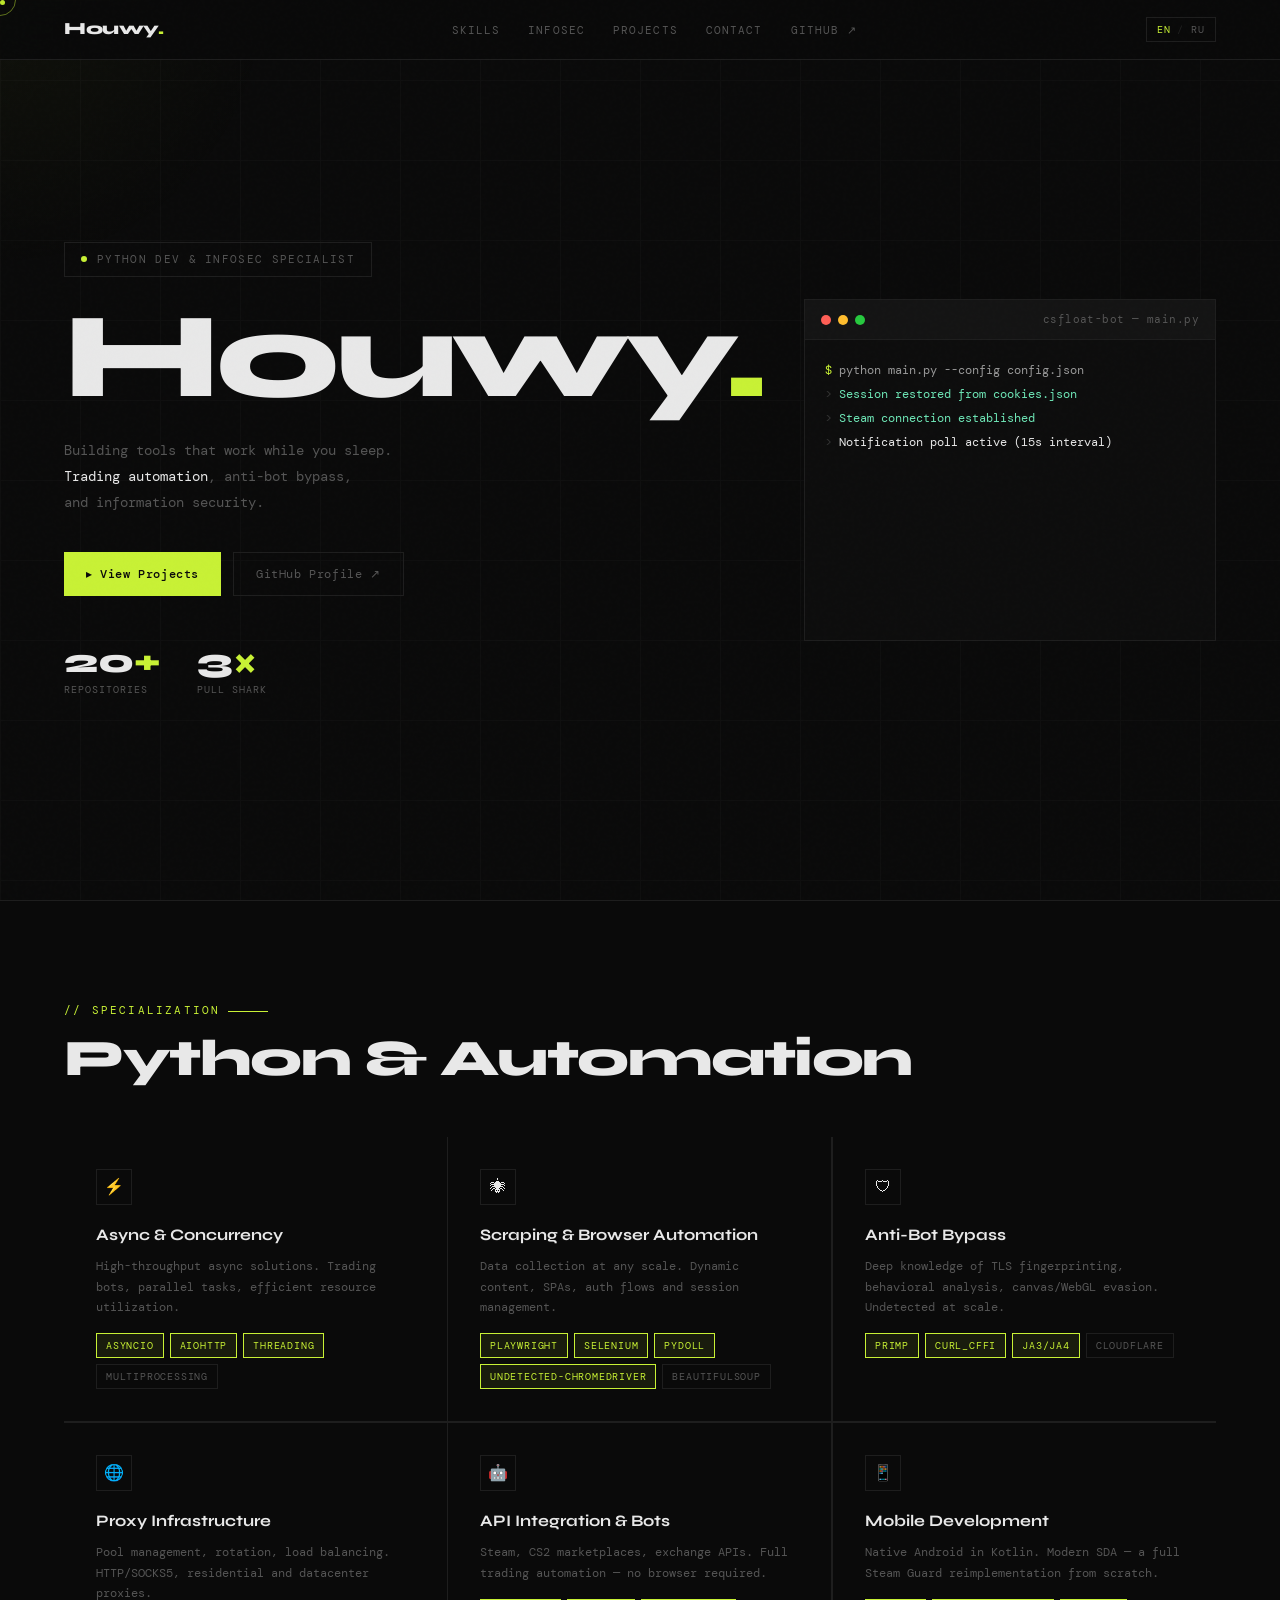
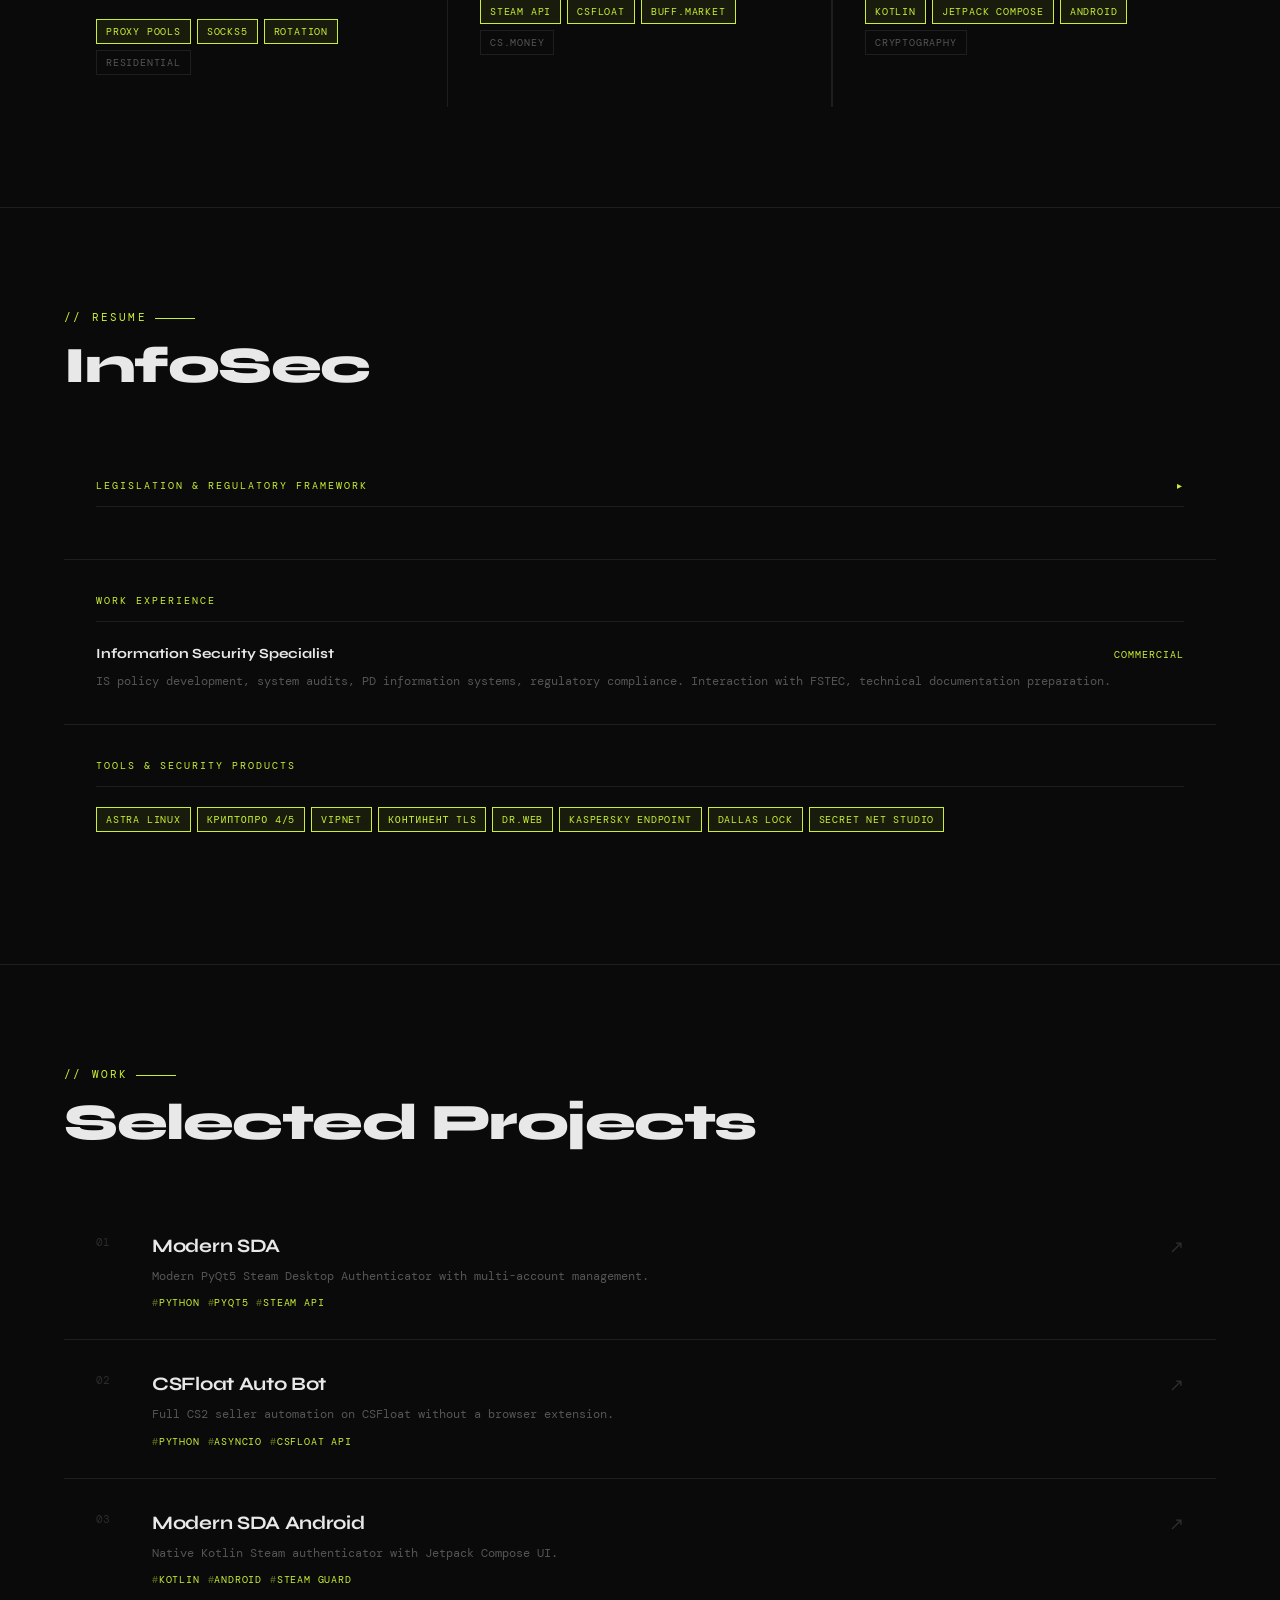
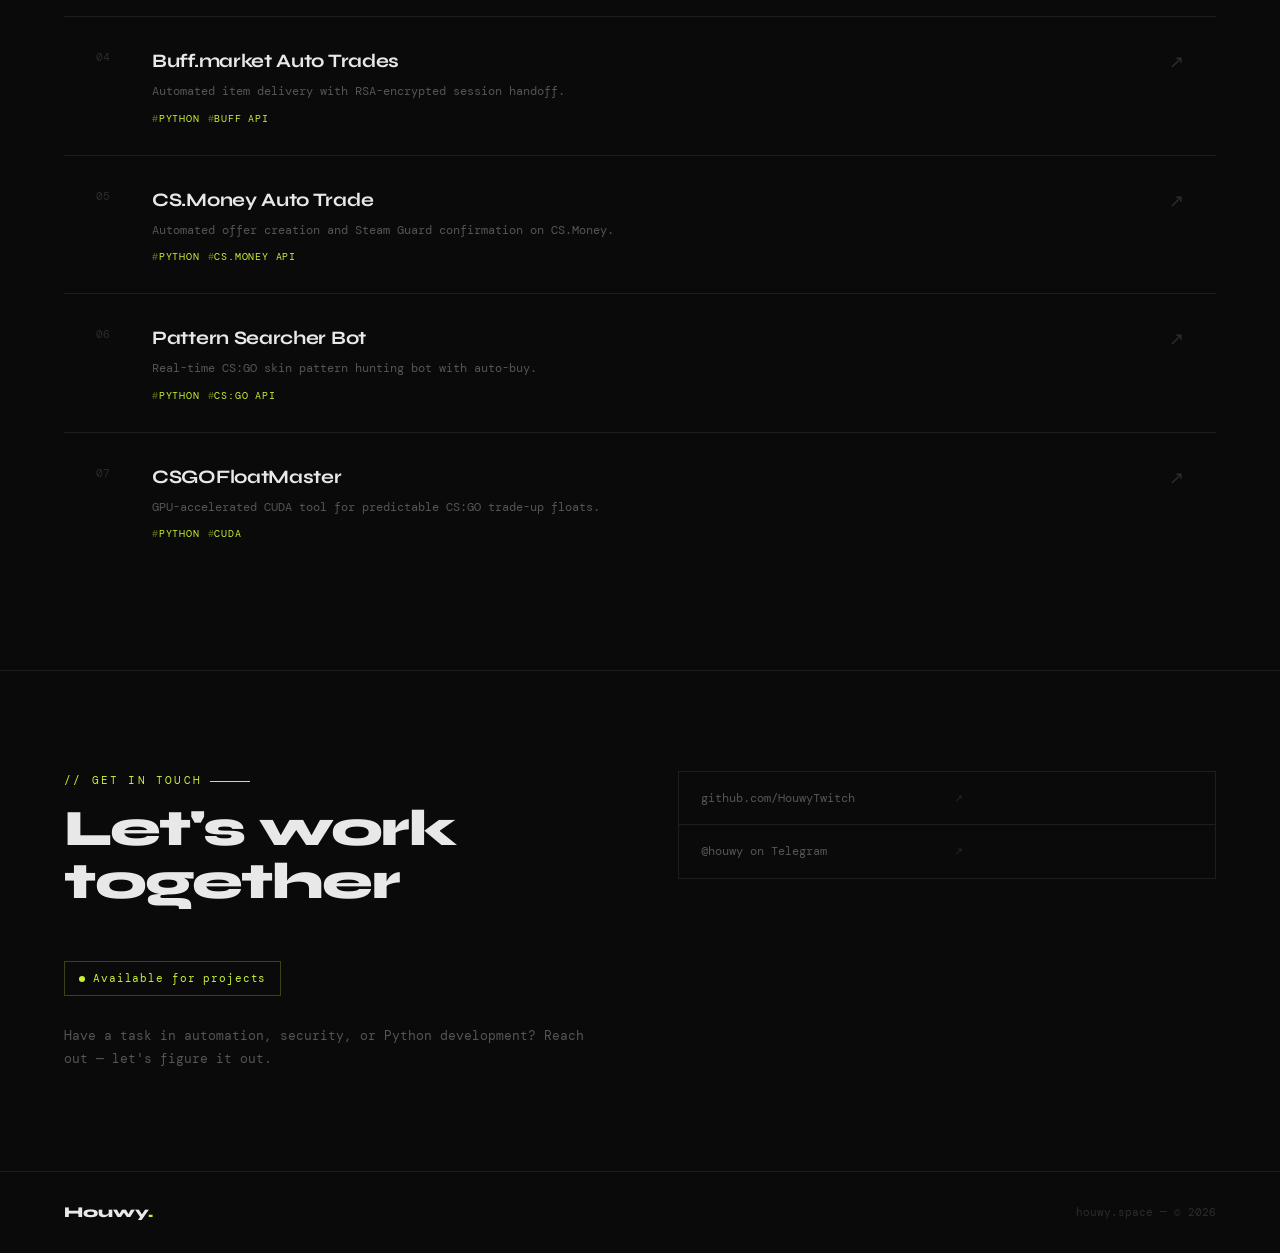
==== index.html @ d755ba61 "rework" ====
<!DOCTYPE html>
<html lang="en">
<head>
<meta charset="UTF-8">
<meta name="viewport" content="width=device-width, initial-scale=1.0">
<title>Houwy — houwy.space</title>
<link rel="icon" type="image/svg+xml" href="data:image/svg+xml,%3Csvg xmlns='http://www.w3.org/2000/svg' viewBox='0 0 32 32'%3E%3Crect width='32' height='32' rx='7' fill='%230a0a0a'/%3E%3Ctext x='4' y='24' font-family='monospace' font-size='22' font-weight='900' fill='%23c8f135'%3EH%3C/text%3E%3Ccircle cx='26' cy='8' r='4' fill='%23c8f135'/%3E%3C/svg%3E">
<link href="https://fonts.googleapis.com/css2?family=DM+Mono:wght@300;400;500&family=Syne:wght@700;800&display=swap" rel="stylesheet">
<style>
:root {
  --bg: #0a0a0a;
  --surface: #111111;
  --border: #1e1e1e;
  --accent: #c8f135;
  --accent-dim: rgba(200,241,53,0.08);
  --text: #e8e8e8;
  --muted: #555;
  --muted2: #2c2c2c;
}
*, *::before, *::after { box-sizing: border-box; margin: 0; padding: 0; }
html { scroll-behavior: smooth; }
body {
  background: var(--bg); color: var(--text);
  font-family: 'DM Mono', monospace; font-size: 14px;
  line-height: 1.7; overflow-x: hidden;
}
body::before {
  content: ''; position: fixed; inset: 0; pointer-events: none; z-index: 999; opacity: 0.35;
  background-image: url("data:image/svg+xml,%3Csvg viewBox='0 0 256 256' xmlns='http://www.w3.org/2000/svg'%3E%3Cfilter id='n'%3E%3CfeTurbulence type='fractalNoise' baseFrequency='0.9' numOctaves='4' stitchTiles='stitch'/%3E%3C/filter%3E%3Crect width='100%25' height='100%25' filter='url(%23n)' opacity='0.04'/%3E%3C/svg%3E");
}
.grid-bg {
  position: fixed; inset: 0; pointer-events: none; z-index: 0; opacity: 0.28;
  background-image: linear-gradient(var(--border) 1px, transparent 1px), linear-gradient(90deg, var(--border) 1px, transparent 1px);
  background-size: 80px 80px;
}

/* NAV */
nav {
  position: fixed; top: 0; left: 0; right: 0; z-index: 100;
  height: 60px; padding: 0 clamp(20px,5vw,64px);
  display: flex; align-items: center; justify-content: space-between;
  border-bottom: 1px solid var(--border);
  background: rgba(10,10,10,0.88); backdrop-filter: blur(14px);
}
.nav-logo { font-family: 'Syne', sans-serif; font-weight: 800; font-size: 17px; letter-spacing: -0.5px; }
.nav-logo .dot { color: var(--accent); }
.nav-links { display: flex; gap: 28px; list-style: none; }
.nav-links a { color: var(--muted); text-decoration: none; font-size: 11px; letter-spacing: 0.1em; text-transform: uppercase; transition: color 0.2s; }
.nav-links a:hover { color: var(--accent); }
.nav-ham { display: none; flex-direction: column; gap: 5px; background: none; border: none; cursor: pointer; padding: 4px; }
.nav-ham span { display: block; width: 22px; height: 1.5px; background: var(--muted); transition: all 0.3s; }
.nav-ham.open span:nth-child(1) { transform: translateY(6.5px) rotate(45deg); }
.nav-ham.open span:nth-child(2) { opacity: 0; }
.nav-ham.open span:nth-child(3) { transform: translateY(-6.5px) rotate(-45deg); }
.nav-mobile {
  display: none; position: fixed; top: 60px; left: 0; right: 0; z-index: 99;
  background: rgba(10,10,10,0.97); backdrop-filter: blur(16px);
  border-bottom: 1px solid var(--border); flex-direction: column;
  padding: 20px clamp(20px,5vw,40px);
}
.nav-mobile.open { display: flex; }
.nav-mobile a { color: var(--muted); text-decoration: none; font-size: 13px; letter-spacing: 0.1em; text-transform: uppercase; padding: 14px 0; border-bottom: 1px solid var(--border); transition: color 0.2s; }
.nav-mobile a:last-child { border-bottom: none; }
.nav-mobile a:hover { color: var(--accent); }

/* HERO */
.hero {
  position: relative; z-index: 1; min-height: 100vh;
  display: grid; grid-template-columns: 1fr 1fr; gap: 40px; align-items: center;
  padding: 100px clamp(20px,5vw,64px) 60px; max-width: 1400px; margin: 0 auto;
}
.hero.centered { grid-template-columns: 1fr; justify-items: center; text-align: center; }
.hero.centered .hero-terminal { display: none; }
.hero.centered .hero-ctas { justify-content: center; }
.hero.centered .hero-meta { justify-content: center; }
.hero.centered .hero-desc { margin-left: auto; margin-right: auto; }

.hero-tag {
  display: inline-flex; align-items: center; gap: 10px;
  border: 1px solid var(--border); color: var(--muted);
  font-size: 11px; letter-spacing: 0.12em; text-transform: uppercase;
  padding: 7px 16px; margin-bottom: 28px;
  opacity: 0; animation: fadeUp 0.5s ease forwards 0.1s;
}
.hero-tag .pulse { width: 6px; height: 6px; border-radius: 50%; background: var(--accent); animation: pulse 2s infinite; flex-shrink: 0; }

h1 {
  font-family: 'Syne', sans-serif;
  font-size: clamp(72px,9.5vw,136px);
  font-weight: 800; line-height: 0.87; letter-spacing: -4px;
  margin-bottom: 28px;
  opacity: 0; animation: fadeUp 0.6s ease forwards 0.25s;
}
h1 .accent { color: var(--accent); }

.hero-desc {
  max-width: 440px; color: var(--muted); font-size: 14px; line-height: 1.85;
  margin-bottom: 36px;
  opacity: 0; animation: fadeUp 0.6s ease forwards 0.4s;
}
.hero-desc strong { color: var(--text); font-weight: 400; }

.hero-ctas {
  display: flex; gap: 12px; flex-wrap: wrap; margin-bottom: 48px;
  opacity: 0; animation: fadeUp 0.6s ease forwards 0.55s;
}
.btn {
  display: inline-flex; align-items: center; gap: 8px;
  padding: 11px 22px; font-family: 'DM Mono', monospace;
  font-size: 12px; letter-spacing: 0.05em; text-decoration: none;
  transition: all 0.2s; cursor: pointer; border: none; white-space: nowrap;
}
.btn-primary { background: var(--accent); color: #0a0a0a; font-weight: 500; }
.btn-primary:hover { filter: brightness(1.08); transform: translateY(-1px); }
.btn-ghost { background: transparent; color: var(--muted); border: 1px solid var(--border); }
.btn-ghost:hover { border-color: var(--accent); color: var(--accent); }

.hero-meta {
  display: flex; gap: 36px;
  opacity: 0; animation: fadeUp 0.6s ease forwards 0.7s;
}
.meta-num {
  font-family: 'Syne', sans-serif; font-size: 34px; font-weight: 800;
  color: var(--text); line-height: 1;
}
.meta-num span { color: var(--accent); }
.meta-label { font-size: 10px; color: var(--muted); letter-spacing: 0.1em; text-transform: uppercase; margin-top: 3px; }

/* TERMINAL */
.hero-terminal { opacity: 0; animation: fadeUp 0.7s ease forwards 0.5s; }
.terminal-window { background: #0d0d0d; border: 1px solid var(--border); }
.terminal-bar {
  background: #141414; border-bottom: 1px solid var(--border);
  padding: 10px 16px; display: flex; align-items: center; gap: 7px;
}
.t-dot { width: 10px; height: 10px; border-radius: 50%; }
.t-dot.r { background: #ff5f56; } .t-dot.y { background: #ffbd2e; } .t-dot.g { background: #27c93f; }
.t-title { font-size: 11px; color: var(--muted); margin-left: auto; letter-spacing: 0.04em; }
.terminal-body { padding: 18px 20px; font-size: 12px; line-height: 2; min-height: 300px; font-family: 'DM Mono', monospace; overflow: hidden; }
.tl { display: block; }
.tl.cmd { color: #999; } .tl.cmd::before { content: '$ '; color: var(--accent); }
.tl.ok { color: #6ee7b7; } .tl.ok::before { content: '> '; color: #333; }
.tl.info { color: var(--text); } .tl.info::before { content: '> '; color: #333; }
.tl.dim { color: #444; } .tl.dim::before { content: '  '; }
.tl.hi { color: var(--accent); } .tl.hi::before { content: '> '; color: #333; }
.tl.blank { height: 12px; display: block; }
.tl.cursor::after { content: '▌'; color: var(--accent); animation: blink 1s step-end infinite; }

/* SECTIONS */
section {
  position: relative; z-index: 1; width: 100%;
  max-width: 1400px; margin: 0 auto;
  padding: clamp(60px,8vw,100px) clamp(20px,5vw,64px);
  border-top: 1px solid var(--border);
}
.section-label { font-size: 11px; color: var(--accent); letter-spacing: 0.2em; text-transform: uppercase; margin-bottom: 12px; }
.section-label::before { content: '// '; }
h2 {
  font-family: 'Syne', sans-serif; font-size: clamp(28px,4vw,52px);
  font-weight: 800; letter-spacing: -1.5px; line-height: 1.05;
  margin-bottom: clamp(32px,5vw,52px);
}

/* SKILLS */
.skills-grid { display: grid; grid-template-columns: repeat(3, 1fr); gap: 1px; background: var(--border); }
.skill-card { background: var(--bg); padding: clamp(24px,3vw,32px); transition: background 0.2s; }
.skill-card:hover { background: var(--surface); }
.skill-icon { width: 36px; height: 36px; border: 1px solid var(--border); display: flex; align-items: center; justify-content: center; margin-bottom: 16px; font-size: 16px; }
.skill-title { font-family: 'Syne', sans-serif; font-size: 16px; font-weight: 700; margin-bottom: 8px; }
.skill-desc { color: var(--muted); font-size: 12px; line-height: 1.7; margin-bottom: 16px; }
.skill-tags { display: flex; flex-wrap: wrap; gap: 6px; }
.tag { font-size: 10px; letter-spacing: 0.08em; text-transform: uppercase; padding: 3px 9px; border: 1px solid var(--border); color: var(--muted); }
.tag.hi { border-color: var(--accent); color: var(--accent); background: var(--accent-dim); }

/* INFOSEC */
.infosec-grid { display: flex; flex-direction: column; gap: 1px; background: var(--border); }
.resume-block { background: var(--bg); padding: clamp(24px,3vw,32px); transition: background 0.2s; }
.resume-block:hover { background: var(--surface); }
.rbt {
  font-size: 10px; color: var(--accent); letter-spacing: 0.2em; text-transform: uppercase;
  margin-bottom: 20px; padding-bottom: 12px; border-bottom: 1px solid var(--border);
  cursor: pointer; display: flex; justify-content: space-between; align-items: center;
  user-select: none; transition: color 0.2s;
}
.rbt:hover { color: var(--text); }
.rbt-arrow { transition: transform 0.25s; font-size: 10px; }
.rbt.open .rbt-arrow { transform: rotate(90deg); }
.resume-items { display: flex; flex-direction: column; gap: 16px; }
.rin { font-family: 'Syne', sans-serif; font-size: 14px; font-weight: 700; margin-bottom: 3px; }
.rid { font-size: 12px; color: var(--muted); line-height: 1.65; }
.exp-header { display: flex; justify-content: space-between; align-items: baseline; gap: 8px; margin-bottom: 4px; flex-wrap: wrap; }
.exp-period { font-size: 10px; color: var(--accent); letter-spacing: 0.1em; text-transform: uppercase; white-space: nowrap; }
.tags-cloud { display: flex; flex-wrap: wrap; gap: 6px; }

/* PROJECTS */
.projects-grid { display: grid; grid-template-columns: repeat(auto-fill, minmax(min(320px,100%),1fr)); gap: 1px; background: var(--border); }
.project-card {
  background: var(--bg); padding: clamp(24px,3vw,32px);
  display: flex; flex-direction: column; text-decoration: none; color: inherit;
  transition: background 0.2s; position: relative; overflow: hidden;
}
.project-card::before {
  content: ''; position: absolute; top: 0; left: 0; right: 0; height: 2px;
  background: var(--accent); transform: scaleX(0); transform-origin: left; transition: transform 0.3s;
}
.project-card:hover { background: var(--surface); }
.project-card:hover::before { transform: scaleX(1); }
.project-card:hover .pc-arrow { color: var(--accent); transform: translate(3px,-3px); }
.pc-header { display: flex; justify-content: space-between; align-items: flex-start; margin-bottom: 18px; }
.pc-num { font-size: 11px; color: var(--muted2); }
.pc-arrow { color: var(--muted2); font-size: 18px; transition: all 0.2s; }
.pc-name { font-family: 'Syne', sans-serif; font-size: clamp(18px,2vw,22px); font-weight: 800; letter-spacing: -0.5px; margin-bottom: 10px; }
.pc-desc { color: var(--muted); font-size: 12px; line-height: 1.7; flex: 1; margin-bottom: 18px; }
.pc-langs { display: flex; gap: 8px; flex-wrap: wrap; }
.pc-lang { font-size: 10px; color: var(--accent); letter-spacing: 0.08em; text-transform: uppercase; }
.pc-lang::before { content: '#'; opacity: 0.4; }

.projects-rows { display: flex; flex-direction: column; gap: 1px; background: var(--border); }
.project-row {
  background: var(--bg); padding: clamp(18px,2.5vw,28px) clamp(20px,3vw,32px);
  display: grid; grid-template-columns: 40px 1fr auto; gap: 16px; align-items: start;
  text-decoration: none; color: inherit; transition: background 0.2s; position: relative;
}
.project-row::before {
  content: ''; position: absolute; left: 0; top: 0; bottom: 0; width: 2px;
  background: var(--accent); transform: scaleY(0); transition: transform 0.3s;
}
.project-row:hover { background: var(--surface); }
.project-row:hover::before { transform: scaleY(1); }
.project-row:hover .pr-arrow { color: var(--accent); transform: translate(2px,-2px); }
.pr-num { font-size: 11px; color: var(--muted2); padding-top: 3px; }
.pr-name { font-family: 'Syne', sans-serif; font-size: clamp(15px,1.8vw,19px); font-weight: 700; margin-bottom: 5px; letter-spacing: -0.3px; }
.pr-desc { color: var(--muted); font-size: 12px; line-height: 1.6; margin-bottom: 8px; }
.pr-langs { display: flex; gap: 8px; flex-wrap: wrap; }
.pr-lang { font-size: 10px; color: var(--accent); letter-spacing: 0.08em; text-transform: uppercase; }
.pr-lang::before { content: '#'; opacity: 0.4; }
.pr-arrow { color: var(--muted2); font-size: 18px; transition: all 0.2s; padding-top: 2px; }

/* CONTACT */
.contact-inner { display: grid; grid-template-columns: 1fr 1fr; gap: clamp(40px,6vw,80px); align-items: start; }
.avail-badge { display: inline-flex; align-items: center; gap: 8px; border: 1px solid rgba(200,241,53,0.25); padding: 7px 14px; font-size: 11px; color: var(--accent); letter-spacing: 0.08em; margin-bottom: 28px; }
.avail-dot { width: 6px; height: 6px; border-radius: 50%; background: var(--accent); animation: pulse 2s infinite; }
.contact-sub { color: var(--muted); font-size: 13px; line-height: 1.8; margin-bottom: 0; }
.contact-links { border: 1px solid var(--border); }
.contact-link { display: flex; align-items: center; justify-content: space-between; padding: 16px 22px; border-bottom: 1px solid var(--border); text-decoration: none; color: var(--muted); font-size: 12px; transition: all 0.2s; gap: 14px; }
.contact-link:last-child { border-bottom: none; }
.contact-link:hover { background: var(--accent-dim); color: var(--accent); padding-left: 30px; }
.contact-link span { flex: 1; }
.contact-link-arrow { font-size: 11px; opacity: 0.4; }

/* FOOTER */
footer {
  position: relative; z-index: 1; border-top: 1px solid var(--border);
  padding: 28px clamp(20px,5vw,64px); display: flex; justify-content: space-between; align-items: center;
}
.footer-logo { font-family: 'Syne', sans-serif; font-weight: 800; font-size: 15px; }
.footer-logo span { color: var(--accent); }
.footer-copy { font-size: 11px; color: var(--muted2); }

/* REVEAL */
.reveal { opacity: 0; transform: translateY(20px); transition: opacity 0.55s ease, transform 0.55s ease; }
.reveal.visible { opacity: 1; transform: none; }

/* TWEAKS */
#tweaks-panel {
  position: fixed; bottom: 24px; right: 24px; background: #111; border: 1px solid var(--border);
  padding: 20px; width: 240px; z-index: 500; display: none; font-family: 'DM Mono', monospace;
}
#tweaks-panel h3 { font-family: 'Syne', sans-serif; font-size: 12px; font-weight: 700; color: var(--accent); letter-spacing: 0.15em; text-transform: uppercase; margin-bottom: 16px; padding-bottom: 12px; border-bottom: 1px solid var(--border); }
.tweak-row { margin-bottom: 14px; }
.tweak-label { font-size: 10px; color: var(--muted); letter-spacing: 0.1em; text-transform: uppercase; margin-bottom: 8px; }
.tweak-options { display: flex; gap: 6px; flex-wrap: wrap; }
.tweak-opt { padding: 4px 10px; border: 1px solid var(--border); font-size: 10px; color: var(--muted); cursor: pointer; letter-spacing: 0.05em; transition: all 0.15s; background: none; font-family: 'DM Mono', monospace; }
.tweak-opt:hover { border-color: var(--accent); color: var(--accent); }
.tweak-opt.active { border-color: var(--accent); color: var(--accent); background: var(--accent-dim); }
.tweak-swatches { display: flex; gap: 8px; }
.color-swatch { width: 22px; height: 22px; border: 2px solid transparent; cursor: pointer; transition: border-color 0.15s; }
.color-swatch.active { border-color: var(--text); }

/* CURSOR */
.cursor-dot { width: 5px; height: 5px; background: var(--accent); border-radius: 50%; position: fixed; pointer-events: none; z-index: 9999; mix-blend-mode: difference; transition: transform 0.15s; }
.cursor-dot.clicking { transform: scale(2); }
.cursor-ring {
  width: 32px; height: 32px; border: 1px solid var(--accent); border-radius: 50%;
  position: fixed; pointer-events: none; z-index: 9998; opacity: 0.45;
  transition: width 0.25s ease, height 0.25s ease, opacity 0.25s ease, border-color 0.25s ease;
}
.cursor-ring.hovered { width: 52px; height: 52px; opacity: 0.7; }
.cursor-ring.clicking { width: 24px; height: 24px; opacity: 0.9; }

/* GLOW ORB */
.cursor-glow {
  position: fixed; width: 600px; height: 600px;
  border-radius: 50%; pointer-events: none; z-index: 0;
  transform: translate(-50%, -50%);
  background: radial-gradient(circle, rgba(200,241,53,0.035) 0%, transparent 65%);
  transition: left 0.08s linear, top 0.08s linear;
}

/* CARD TILT */
.project-card, .skill-card { transition: background 0.2s, transform 0.12s ease; will-change: transform; }
.project-card { transform-style: preserve-3d; }
.skill-card { transform-style: preserve-3d; }

/* STAGGER skill reveal */
.skills-grid .skill-card { opacity: 0; transform: translateY(24px); transition: opacity 0.5s ease, transform 0.5s ease, background 0.2s; }
.skills-grid.revealed .skill-card { opacity: 1; transform: none; }
.skills-grid.revealed .skill-card:nth-child(1) { transition-delay: 0s; }
.skills-grid.revealed .skill-card:nth-child(2) { transition-delay: 0.07s; }
.skills-grid.revealed .skill-card:nth-child(3) { transition-delay: 0.14s; }
.skills-grid.revealed .skill-card:nth-child(4) { transition-delay: 0.21s; }
.skills-grid.revealed .skill-card:nth-child(5) { transition-delay: 0.28s; }
.skills-grid.revealed .skill-card:nth-child(6) { transition-delay: 0.35s; }

/* SCRAMBLE placeholder style */
.scramble-active { color: var(--accent) !important; opacity: 0.7; }

/* ACTIVE NAV */
.nav-links a { position: relative; }
.nav-links a.nav-active { color: var(--accent); }
.nav-links a.nav-active::after { content: ''; position: absolute; bottom: -2px; left: 0; right: 0; height: 1px; background: var(--accent); }

/* COUNTER */
.meta-num { transition: color 0.3s; }

/* SECTION ENTRY LINE */
.section-label { overflow: hidden; }
.section-label::after { content: ''; display: inline-block; width: 0; height: 1px; background: var(--accent); vertical-align: middle; margin-left: 8px; transition: width 0.6s ease 0.3s; }
.section-label.visible::after { width: 40px; }

/* ANIMATIONS */
@keyframes fadeUp { from { opacity:0; transform:translateY(20px); } to { opacity:1; transform:translateY(0); } }
@keyframes pulse { 0%,100% { opacity:1; } 50% { opacity:0.3; } }
@keyframes blink { 0%,100% { opacity:1; } 50% { opacity:0; } }

/* LANG TOGGLE */
.lang-btn {
  background: none; border: 1px solid var(--border); color: var(--muted);
  font-family: 'DM Mono', monospace; font-size: 10px; letter-spacing: 0.12em;
  padding: 5px 10px; cursor: pointer; transition: all 0.2s; text-transform: uppercase;
  display: flex; align-items: center; gap: 6px;
}
.lang-btn:hover { border-color: var(--accent); color: var(--accent); }
.lang-btn .lang-active { color: var(--accent); }
.lang-btn .lang-sep { opacity: 0.3; }

/* RESPONSIVE */
@media (max-width: 1000px) {
  .hero { grid-template-columns: 1fr; }
  .hero-terminal { display: none; }
  .contact-inner { grid-template-columns: 1fr; gap: 36px; }
}
@media (max-width: 900px) {
  .skills-grid { grid-template-columns: repeat(2, 1fr); }
}
@media (max-width: 768px) {
  .nav-links { display: none; }
  .nav-ham { display: flex; }
  .cursor-dot { display: none; }
  .skills-grid { grid-template-columns: 1fr; }
  .projects-grid { grid-template-columns: 1fr; }
  .project-row { grid-template-columns: 32px 1fr; }
  .pr-arrow { display: none; }
  footer { flex-direction: column; gap: 8px; text-align: center; }
}
</style>
</head>
<body>
<div class="grid-bg"></div>
<div class="cursor-dot" id="cursor"></div>
<div class="cursor-ring" id="cursorRing"></div>
<div class="cursor-glow" id="cursorGlow"></div>

<nav>
  <div class="nav-logo">Houwy<span class="dot">.</span></div>
  <ul class="nav-links">
    <li><a href="#skills" data-i18n="nav.skills">Skills</a></li>
    <li><a href="#infosec" data-i18n="nav.infosec">InfoSec</a></li>
    <li><a href="#projects" data-i18n="nav.projects">Projects</a></li>
    <li><a href="#contact" data-i18n="nav.contact">Contact</a></li>
    <li><a href="https://github.com/HouwyTwitch" target="_blank">GitHub ↗</a></li>
  </ul>
  <div style="display:flex;align-items:center;gap:12px;">
    <button class="lang-btn" id="langBtn" onclick="toggleLang()">
      <span id="langEN" class="lang-active">EN</span><span class="lang-sep">/</span><span id="langRU">RU</span>
    </button>
    <button class="nav-ham" id="ham" aria-label="Menu"><span></span><span></span><span></span></button>
  </div>
</nav>
<div class="nav-mobile" id="navMob">
  <a href="#skills" data-i18n="nav.skills">Skills</a>
  <a href="#infosec" data-i18n="nav.infosec">InfoSec</a>
  <a href="#projects" data-i18n="nav.projects">Projects</a>
  <a href="#contact" data-i18n="nav.contact">Contact</a>
  <a href="https://github.com/HouwyTwitch" target="_blank">GitHub ↗</a>
</div>

<!-- HERO -->
<div class="hero" id="hero">
  <div class="hero-left">
    <div class="hero-tag"><span class="pulse"></span><span data-i18n="hero.tag">Python Dev &amp; InfoSec Specialist</span></div>
    <h1>Houwy<span class="accent">.</span></h1>
    <p class="hero-desc" data-i18n-html="hero.desc">
      Building tools that work while you sleep.<br>
      <strong>Trading automation</strong>, anti-bot bypass,<br>
      and information security.
    </p>
    <div class="hero-ctas">
      <a href="#projects" class="btn btn-primary" data-i18n="hero.cta1">▸ View Projects</a>
      <a href="https://github.com/HouwyTwitch" target="_blank" class="btn btn-ghost" data-i18n="hero.cta2">GitHub Profile ↗</a>
    </div>
    <div class="hero-meta">
      <div class="meta-item">
        <div class="meta-num">20<span>+</span></div>
        <div class="meta-label" data-i18n="meta.repos">Repositories</div>
      </div>
      <div class="meta-item">
        <div class="meta-num">3<span>×</span></div>
        <div class="meta-label" data-i18n="meta.pull">Pull Shark</div>
      </div>
    </div>
  </div>

  <div class="hero-terminal">
    <div class="terminal-window">
      <div class="terminal-bar">
        <span class="t-dot r"></span><span class="t-dot y"></span><span class="t-dot g"></span>
        <span class="t-title">csfloat-bot — main.py</span>
      </div>
      <div class="terminal-body" id="termOut"></div>
    </div>
  </div>
</div>

<!-- SKILLS -->
<section id="skills">
  <div class="section-label reveal" data-i18n="skills.label">Specialization</div>
  <h2 class="reveal" data-i18n="skills.h2">Python &amp; Automation</h2>
  <div class="skills-grid reveal">
    <div class="skill-card">
      <div class="skill-icon">⚡</div>
      <div class="skill-title">Async &amp; Concurrency</div>
      <div class="skill-desc">High-throughput async solutions. Trading bots, parallel tasks, efficient resource utilization.</div>
      <div class="skill-tags"><span class="tag hi">asyncio</span><span class="tag hi">aiohttp</span><span class="tag hi">threading</span><span class="tag">multiprocessing</span></div>
    </div>
    <div class="skill-card">
      <div class="skill-icon">🕷</div>
      <div class="skill-title">Scraping &amp; Browser Automation</div>
      <div class="skill-desc">Data collection at any scale. Dynamic content, SPAs, auth flows and session management.</div>
      <div class="skill-tags"><span class="tag hi">Playwright</span><span class="tag hi">Selenium</span><span class="tag hi">pydoll</span><span class="tag hi">undetected-chromedriver</span><span class="tag">BeautifulSoup</span></div>
    </div>
    <div class="skill-card">
      <div class="skill-icon">🛡</div>
      <div class="skill-title">Anti-Bot Bypass</div>
      <div class="skill-desc">Deep knowledge of TLS fingerprinting, behavioral analysis, canvas/WebGL evasion. Undetected at scale.</div>
      <div class="skill-tags"><span class="tag hi">primp</span><span class="tag hi">curl_cffi</span><span class="tag hi">JA3/JA4</span><span class="tag">Cloudflare</span></div>
    </div>
    <div class="skill-card">
      <div class="skill-icon">🌐</div>
      <div class="skill-title">Proxy Infrastructure</div>
      <div class="skill-desc">Pool management, rotation, load balancing. HTTP/SOCKS5, residential and datacenter proxies.</div>
      <div class="skill-tags"><span class="tag hi">Proxy pools</span><span class="tag hi">SOCKS5</span><span class="tag hi">Rotation</span><span class="tag">Residential</span></div>
    </div>
    <div class="skill-card">
      <div class="skill-icon">🤖</div>
      <div class="skill-title">API Integration &amp; Bots</div>
      <div class="skill-desc">Steam, CS2 marketplaces, exchange APIs. Full trading automation — no browser required.</div>
      <div class="skill-tags"><span class="tag hi">Steam API</span><span class="tag hi">CSFloat</span><span class="tag hi">Buff.market</span><span class="tag">CS.Money</span></div>
    </div>
    <div class="skill-card">
      <div class="skill-icon">📱</div>
      <div class="skill-title">Mobile Development</div>
      <div class="skill-desc">Native Android in Kotlin. Modern SDA — a full Steam Guard reimplementation from scratch.</div>
      <div class="skill-tags"><span class="tag hi">Kotlin</span><span class="tag hi">Jetpack Compose</span><span class="tag hi">Android</span><span class="tag">Cryptography</span></div>
    </div>
  </div>
</section>

<!-- INFOSEC -->
<section id="infosec">
  <div class="section-label reveal" data-i18n="infosec.label">Resume</div>
  <h2 class="reveal" data-i18n="infosec.h2">InfoSec</h2>
  <div class="infosec-grid reveal">
    <div class="resume-block">
      <div class="rbt" id="legisToggle">Legislation &amp; Regulatory Framework<span class="rbt-arrow">▸</span></div>
      <div id="legisContent" style="display:none">
        <div class="resume-items">
          <div class="resume-item"><div class="rin">ФЗ № 149-ФЗ / 152-ФЗ / 187-ФЗ</div><div class="rid">Information protection, personal data processing, critical information infrastructure security</div></div>
          <div class="resume-item"><div class="rin">ФСТЭК Orders 17 / 21 / 239 / 31</div><div class="rid">GIS protection requirements, PD security measures, significant KII objects, industrial ACS</div></div>
          <div class="resume-item"><div class="rin">ФЗ № 63-ФЗ / 98-ФЗ</div><div class="rid">Electronic signatures and commercial secrets legislation</div></div>
          <div class="resume-item"><div class="rin">Постановления Правительства № 1119 / 127</div><div class="rid">PD protection levels (УЗ 1–4), KII categorization criteria</div></div>
          <div class="resume-item"><div class="rin">ФСБ Orders № 378 / 66 / 796</div><div class="rid">SKZI requirements, electronic signature means and certification centers</div></div>
          <div class="resume-item"><div class="rin">ГОСТ Р 57580.1 / .2</div><div class="rid">Financial organization security — baseline controls and CBR conformity assessment</div></div>
          <div class="resume-item"><div class="rin">ISO/IEC 27001 / 27002</div><div class="rid">International ISMS standards — information security management systems</div></div>
          <div class="resume-item"><div class="rin">ГОСТ 34 series</div><div class="rid">Automated systems lifecycle: requirements, technical specification, testing stages</div></div>
        </div>
      </div>
    </div>
    <div class="resume-block">
      <div class="rbt" style="cursor:default; border-bottom: 1px solid var(--border); margin-bottom:20px;">Work Experience</div>
      <div class="resume-items">
        <div class="resume-item">
          <div class="exp-header">
            <div class="rin">Information Security Specialist</div>
            <div class="exp-period">Commercial</div>
          </div>
          <div class="rid">IS policy development, system audits, PD information systems, regulatory compliance. Interaction with FSTEC, technical documentation preparation.</div>
        </div>
      </div>
    </div>
    <div class="resume-block">
      <div class="rbt" style="cursor:default; border-bottom: 1px solid var(--border); margin-bottom:20px;">Tools &amp; Security Products</div>
      <div class="tags-cloud">
        <span class="tag hi">Astra Linux</span><span class="tag hi">КриптоПро 4/5</span><span class="tag hi">ViPNet</span>
        <span class="tag hi">Континент TLS</span><span class="tag hi">Dr.Web</span>
        <span class="tag hi">Kaspersky Endpoint</span><span class="tag hi">Dallas Lock</span><span class="tag hi">Secret Net Studio</span>
      </div>
    </div>
  </div>
</section>

<!-- PROJECTS -->
<section id="projects">
  <div class="section-label reveal" data-i18n="projects.label">Work</div>
  <h2 class="reveal" data-i18n="projects.h2">Selected Projects</h2>

  <div class="projects-grid reveal" id="projGrid">
    <a class="project-card" href="projects/modern-sda.html">
      <div class="pc-header"><span class="pc-num">01</span><span class="pc-arrow">↗</span></div>
      <div class="pc-name">Modern SDA</div>
      <p class="pc-desc">A modern PyQt5 Steam Desktop Authenticator — multi-account, live TOTP codes, all confirmation types, proxy support.</p>
      <div class="pc-langs"><span class="pc-lang">Python</span><span class="pc-lang">PyQt5</span><span class="pc-lang">Steam API</span></div>
    </a>
    <a class="project-card" href="projects/csfloat-bot.html">
      <div class="pc-header"><span class="pc-num">02</span><span class="pc-arrow">↗</span></div>
      <div class="pc-name">CSFloat Auto Bot</div>
      <p class="pc-desc">Async Python bot automating the full CS2 seller flow on CSFloat — sale detection to Steam Guard confirm, no browser needed.</p>
      <div class="pc-langs"><span class="pc-lang">Python</span><span class="pc-lang">asyncio</span><span class="pc-lang">CSFloat API</span></div>
    </a>
    <a class="project-card" href="projects/modern-sda-android.html">
      <div class="pc-header"><span class="pc-num">03</span><span class="pc-arrow">↗</span></div>
      <div class="pc-name">Modern SDA Android</div>
      <p class="pc-desc">Native Android Steam authenticator built with Jetpack Compose. Multi-account, TOTP, trade confirmations — all from your phone.</p>
      <div class="pc-langs"><span class="pc-lang">Kotlin</span><span class="pc-lang">Jetpack Compose</span><span class="pc-lang">Steam Guard</span></div>
    </a>
    <a class="project-card" href="projects/buff-trades.html">
      <div class="pc-header"><span class="pc-num">04</span><span class="pc-arrow">↗</span></div>
      <div class="pc-name">Buff.market Auto Trades</div>
      <p class="pc-desc">Automates item delivery on Buff.market — Steam auth, RSA-4096 encrypted session handoff, Guard confirmation, hands-free.</p>
      <div class="pc-langs"><span class="pc-lang">Python</span><span class="pc-lang">Buff API</span><span class="pc-lang">Cryptography</span></div>
    </a>
    <a class="project-card" href="projects/csmoney-trade.html">
      <div class="pc-header"><span class="pc-num">05</span><span class="pc-arrow">↗</span></div>
      <div class="pc-name">CS.Money Auto Trade</div>
      <p class="pc-desc">Replicates the CS.Money Chrome extension — polls notifications, fires trade offers and confirms them via Steam Guard automatically.</p>
      <div class="pc-langs"><span class="pc-lang">Python</span><span class="pc-lang">CS.Money API</span><span class="pc-lang">asyncio</span></div>
    </a>
    <a class="project-card" href="projects/pattern-searcher.html">
      <div class="pc-header"><span class="pc-num">06</span><span class="pc-arrow">↗</span></div>
      <div class="pc-name">Pattern Searcher Bot</div>
      <p class="pc-desc">Real-time bot hunting CS:GO skins with specific patterns at the best prices. Continuous market monitoring and auto-buy.</p>
      <div class="pc-langs"><span class="pc-lang">Python</span><span class="pc-lang">CS:GO API</span><span class="pc-lang">Pattern Analysis</span></div>
    </a>
    <a class="project-card" href="projects/float-master.html">
      <div class="pc-header"><span class="pc-num">07</span><span class="pc-arrow">↗</span></div>
      <div class="pc-name">CSGOFloatMaster</div>
      <p class="pc-desc">GPU-accelerated CUDA tool that finds optimal CS:GO trade-up combinations with a predictable float — impossible at CPU speed.</p>
      <div class="pc-langs"><span class="pc-lang">Python</span><span class="pc-lang">CUDA</span><span class="pc-lang">GPU Computing</span></div>
    </a>
  </div>

  <div class="projects-rows" id="projRows" style="display:none">
    <a class="project-row" href="projects/modern-sda.html"><div class="pr-num">01</div><div><div class="pr-name">Modern SDA</div><p class="pr-desc">Modern PyQt5 Steam Desktop Authenticator with multi-account management.</p><div class="pr-langs"><span class="pr-lang">Python</span><span class="pr-lang">PyQt5</span><span class="pr-lang">Steam API</span></div></div><div class="pr-arrow">↗</div></a>
    <a class="project-row" href="projects/csfloat-bot.html"><div class="pr-num">02</div><div><div class="pr-name">CSFloat Auto Bot</div><p class="pr-desc">Full CS2 seller automation on CSFloat without a browser extension.</p><div class="pr-langs"><span class="pr-lang">Python</span><span class="pr-lang">asyncio</span><span class="pr-lang">CSFloat API</span></div></div><div class="pr-arrow">↗</div></a>
    <a class="project-row" href="projects/modern-sda-android.html"><div class="pr-num">03</div><div><div class="pr-name">Modern SDA Android</div><p class="pr-desc">Native Kotlin Steam authenticator with Jetpack Compose UI.</p><div class="pr-langs"><span class="pr-lang">Kotlin</span><span class="pr-lang">Android</span><span class="pr-lang">Steam Guard</span></div></div><div class="pr-arrow">↗</div></a>
    <a class="project-row" href="projects/buff-trades.html"><div class="pr-num">04</div><div><div class="pr-name">Buff.market Auto Trades</div><p class="pr-desc">Automated item delivery with RSA-encrypted session handoff.</p><div class="pr-langs"><span class="pr-lang">Python</span><span class="pr-lang">Buff API</span></div></div><div class="pr-arrow">↗</div></a>
    <a class="project-row" href="projects/csmoney-trade.html"><div class="pr-num">05</div><div><div class="pr-name">CS.Money Auto Trade</div><p class="pr-desc">Automated offer creation and Steam Guard confirmation on CS.Money.</p><div class="pr-langs"><span class="pr-lang">Python</span><span class="pr-lang">CS.Money API</span></div></div><div class="pr-arrow">↗</div></a>
    <a class="project-row" href="projects/pattern-searcher.html"><div class="pr-num">06</div><div><div class="pr-name">Pattern Searcher Bot</div><p class="pr-desc">Real-time CS:GO skin pattern hunting bot with auto-buy.</p><div class="pr-langs"><span class="pr-lang">Python</span><span class="pr-lang">CS:GO API</span></div></div><div class="pr-arrow">↗</div></a>
    <a class="project-row" href="projects/float-master.html"><div class="pr-num">07</div><div><div class="pr-name">CSGOFloatMaster</div><p class="pr-desc">GPU-accelerated CUDA tool for predictable CS:GO trade-up floats.</p><div class="pr-langs"><span class="pr-lang">Python</span><span class="pr-lang">CUDA</span></div></div><div class="pr-arrow">↗</div></a>
  </div>
</section>

<!-- CONTACT -->
<section id="contact">
  <div class="contact-inner">
    <div>
      <div class="section-label reveal" data-i18n="contact.label">Get in touch</div>
      <h2 class="reveal" data-i18n-html="contact.h2">Let's work<br> together</h2>
      <div class="avail-badge reveal"><div class="avail-dot"></div><span data-i18n="contact.badge">Available for projects</span></div>
      <p class="contact-sub reveal" data-i18n="contact.sub">Have a task in automation, security, or Python development? Reach out — let's figure it out.</p>
    </div>
    <div class="reveal">
      <div class="contact-links">
        <a href="https://github.com/HouwyTwitch" target="_blank" class="contact-link"><span>github.com/HouwyTwitch</span><span class="contact-link-arrow">↗</span></a>
        <a href="https://t.me/houwy" target="_blank" class="contact-link"><span>@houwy on Telegram</span><span class="contact-link-arrow">↗</span></a>
      </div>
    </div>
  </div>
</section>

<footer>
  <div class="footer-logo">Houwy<span>.</span></div>
  <div class="footer-copy">houwy.space — © 2026</div>
</footer>

<!-- TWEAKS -->
<div id="tweaks-panel">
  <h3>Tweaks</h3>
  <div class="tweak-row">
    <div class="tweak-label">Accent Color</div>
    <div class="tweak-swatches">
      <div class="color-swatch active" data-color="#c8f135" style="background:#c8f135" title="Lime"></div>
      <div class="color-swatch" data-color="#2dd4bf" style="background:#2dd4bf" title="Teal"></div>
      <div class="color-swatch" data-color="#fb923c" style="background:#fb923c" title="Orange"></div>
      <div class="color-swatch" data-color="#a78bfa" style="background:#a78bfa" title="Violet"></div>
    </div>
  </div>
  <div class="tweak-row">
    <div class="tweak-label">Projects Layout</div>
    <div class="tweak-options">
      <button class="tweak-opt active" data-layout="grid">Grid</button>
      <button class="tweak-opt" data-layout="rows">Rows</button>
    </div>
  </div>
  <div class="tweak-row">
    <div class="tweak-label">Hero Layout</div>
    <div class="tweak-options">
      <button class="tweak-opt active" data-hero="split">Split</button>
      <button class="tweak-opt" data-hero="centered">Centered</button>
    </div>
  </div>
</div>

<script>
const TWEAK_DEFAULTS = /*EDITMODE-BEGIN*/{
  "accentColor": "#c8f135",
  "projectLayout": "rows",
  "heroLayout": "split"
}/*EDITMODE-END*/;

// --- Tweaks ---
function hexToRgb(h){ return [1,3,5].map(i=>parseInt(h.slice(i,i+2),16)).join(','); }
function applyAccent(c){
  document.documentElement.style.setProperty('--accent',c);
  document.documentElement.style.setProperty('--accent-dim',`rgba(${hexToRgb(c)},0.08)`);
}
function applyLayout(m){
  document.getElementById('projGrid').style.display = m==='grid'?'grid':'none';
  document.getElementById('projRows').style.display = m==='rows'?'flex':'none';
}
function applyHero(m){
  const hero=document.getElementById('hero');
  hero.classList.toggle('centered', m==='centered');
}

applyAccent(TWEAK_DEFAULTS.accentColor);
applyLayout(TWEAK_DEFAULTS.projectLayout);
applyHero(TWEAK_DEFAULTS.heroLayout);

document.querySelectorAll('.color-swatch').forEach(s=>{
  s.classList.toggle('active', s.dataset.color===TWEAK_DEFAULTS.accentColor);
  s.addEventListener('click',()=>{
    applyAccent(s.dataset.color);
    document.querySelectorAll('.color-swatch').forEach(x=>x.classList.remove('active'));
    s.classList.add('active');
    window.parent.postMessage({type:'__edit_mode_set_keys',edits:{accentColor:s.dataset.color}},'*');
  });
});
document.querySelectorAll('[data-layout]').forEach(b=>{
  b.classList.toggle('active', b.dataset.layout===TWEAK_DEFAULTS.projectLayout);
  b.addEventListener('click',()=>{
    applyLayout(b.dataset.layout);
    document.querySelectorAll('[data-layout]').forEach(x=>x.classList.remove('active'));
    b.classList.add('active');
    window.parent.postMessage({type:'__edit_mode_set_keys',edits:{projectLayout:b.dataset.layout}},'*');
  });
});
document.querySelectorAll('[data-hero]').forEach(b=>{
  b.classList.toggle('active', b.dataset.hero===TWEAK_DEFAULTS.heroLayout);
  b.addEventListener('click',()=>{
    applyHero(b.dataset.hero);
    document.querySelectorAll('[data-hero]').forEach(x=>x.classList.remove('active'));
    b.classList.add('active');
    window.parent.postMessage({type:'__edit_mode_set_keys',edits:{heroLayout:b.dataset.hero}},'*');
  });
});

window.addEventListener('message',e=>{
  if(e.data?.type==='__activate_edit_mode') document.getElementById('tweaks-panel').style.display='block';
  if(e.data?.type==='__deactivate_edit_mode') document.getElementById('tweaks-panel').style.display='none';
});
window.parent.postMessage({type:'__edit_mode_available'},'*');

// --- i18n ---
const translations = {
  en: {
    'nav.skills': 'Skills', 'nav.infosec': 'InfoSec', 'nav.projects': 'Projects', 'nav.contact': 'Contact',
    'hero.tag': 'Python Dev & InfoSec Specialist',
    'hero.desc': 'Building tools that work while you sleep.<br><strong>Trading automation</strong>, anti-bot bypass,<br>and information security.',
    'hero.cta1': '▸ View Projects', 'hero.cta2': 'GitHub Profile ↗',
    'meta.repos': 'Repositories', 'meta.pull': 'Pull Shark',
    'skills.label': 'Specialization', 'skills.h2': 'Python & Automation',
    'infosec.label': 'Resume', 'infosec.h2': 'InfoSec',
    'projects.label': 'Work', 'projects.h2': 'Selected Projects',
    'contact.label': 'Get in touch', 'contact.h2': "Let's work<br> together",
    'contact.badge': 'Available for projects',
    'contact.sub': "Have a task in automation, security, or Python development? Reach out — let's figure it out.",
  },
  ru: {
    'nav.skills': 'Навыки', 'nav.infosec': 'ИнфоБез', 'nav.projects': 'Проекты', 'nav.contact': 'Контакт',
    'hero.tag': 'Python-разработчик и специалист по ИБ',
    'hero.desc': 'Создаю инструменты, которые работают пока вы спите.<br><strong>Торговая автоматизация</strong>, обход антибот-систем<br>и информационная безопасность.',
    'hero.cta1': '▸ Смотреть проекты', 'hero.cta2': 'GitHub профиль ↗',
    'meta.repos': 'Репозиториев', 'meta.pull': 'Pull Shark',
    'skills.label': 'Специализация', 'skills.h2': 'Python и автоматизация',
    'infosec.label': 'Резюме', 'infosec.h2': 'InfoSec',
    'projects.label': 'Работы', 'projects.h2': 'Избранные проекты',
    'contact.label': 'Связаться', 'contact.h2': 'Давайте<br> работать<br> вместе',
    'contact.badge': 'Открыт для предложений',
    'contact.sub': 'Есть задача по автоматизации, безопасности или Python-разработке? Пишите — разберёмся.',
  }
};
let currentLang = localStorage.getItem('lang') || 'en';
function applyLang(lang) {
  currentLang = lang;
  localStorage.setItem('lang', lang);
  document.querySelectorAll('[data-i18n]').forEach(el => {
    const key = el.dataset.i18n;
    if (translations[lang][key] !== undefined) el.innerHTML = translations[lang][key];
  });
  document.querySelectorAll('[data-i18n-html]').forEach(el => {
    const key = el.dataset.i18nHtml;
    if (translations[lang][key] !== undefined) el.innerHTML = translations[lang][key];
  });
  document.getElementById('langEN').className = lang==='en' ? 'lang-active' : '';
  document.getElementById('langRU').className = lang==='ru' ? 'lang-active' : '';
  document.documentElement.lang = lang;
}
function toggleLang() { applyLang(currentLang === 'en' ? 'ru' : 'en'); }
applyLang(currentLang);

// --- Nav hamburger ---
const ham=document.getElementById('ham'), mob=document.getElementById('navMob');
ham.addEventListener('click',()=>{ ham.classList.toggle('open'); mob.classList.toggle('open'); });
mob.querySelectorAll('a').forEach(a=>a.addEventListener('click',()=>{ ham.classList.remove('open'); mob.classList.remove('open'); }));

// --- Cursor (dot + lagging ring + glow) ---
const cur = document.getElementById('cursor');
const ring = document.getElementById('cursorRing');
const glow = document.getElementById('cursorGlow');
let mx = 0, my = 0, rx = 0, ry = 0, rafCursor;
document.addEventListener('mousemove', e => {
  mx = e.clientX; my = e.clientY;
  cur.style.left = mx - 2.5 + 'px';
  cur.style.top = my - 2.5 + 'px';
  glow.style.left = mx + 'px';
  glow.style.top = my + 'px';
});
document.addEventListener('mousedown', () => { cur.classList.add('clicking'); ring.classList.add('clicking'); });
document.addEventListener('mouseup', () => { cur.classList.remove('clicking'); ring.classList.remove('clicking'); });
(function lerpRing() {
  rx += (mx - rx) * 0.10;
  ry += (my - ry) * 0.10;
  ring.style.left = rx - 16 + 'px';
  ring.style.top = ry - 16 + 'px';
  requestAnimationFrame(lerpRing);
})();
const hoverEls = document.querySelectorAll('a, button, .project-card, .project-row, .skill-card, .resume-block');
hoverEls.forEach(el => {
  el.addEventListener('mouseenter', () => ring.classList.add('hovered'));
  el.addEventListener('mouseleave', () => ring.classList.remove('hovered'));
});

// --- Text scramble on h2 ---
const CHARS = 'ABCDEFGHIJKLMNOPQRSTUVWXYZabcdefghijklmnopqrstuvwxyz0123456789#$@&%';
function scramble(el) {
  const origHTML = el.innerHTML;
  const origText = (el.innerText || el.textContent).trim();
  el.classList.add('scramble-active');
  const dur = 750, startT = performance.now();
  function frame(ts) {
    const p = Math.min((ts - startT) / dur, 1);
    const resolved = Math.floor(p * origText.length);
    let out = '';
    for (let i = 0; i < origText.length; i++) {
      const c = origText[i];
      if (c === ' ' || c === '\n') { out += c; }
      else if (i < resolved) { out += c; }
      else { out += CHARS[Math.floor(Math.random() * CHARS.length)]; }
    }
    el.textContent = out;
    if (p < 1) requestAnimationFrame(frame);
    else { el.innerHTML = origHTML; el.classList.remove('scramble-active'); }
  }
  requestAnimationFrame(frame);
}

// --- Stats counter ---
function countUp(el, target, suffix) {
  const dur = 1400, start = performance.now();
  function frame(ts) {
    const p = Math.min((ts - start) / dur, 1);
    const eased = 1 - Math.pow(1 - p, 3);
    el.innerHTML = Math.floor(eased * target) + '<span>' + suffix + '</span>';
    if (p < 1) requestAnimationFrame(frame);
  }
  requestAnimationFrame(frame);
}
let statsDone = false;

// --- Active nav section ---
const sections = document.querySelectorAll('section[id]');
const navLinks = document.querySelectorAll('.nav-links a[href^="#"]');
function updateActiveNav() {
  let cur = '';
  sections.forEach(s => { if (window.scrollY >= s.offsetTop - 120) cur = s.id; });
  navLinks.forEach(a => a.classList.toggle('nav-active', a.getAttribute('href') === '#' + cur));
}
window.addEventListener('scroll', updateActiveNav, { passive: true });

// --- 3D card tilt ---
function addTilt(selector, maxAngle = 6) {
  document.querySelectorAll(selector).forEach(card => {
    card.addEventListener('mousemove', e => {
      const r = card.getBoundingClientRect();
      const x = (e.clientX - r.left) / r.width - 0.5;
      const y = (e.clientY - r.top) / r.height - 0.5;
      card.style.transform = `perspective(700px) rotateY(${x * maxAngle}deg) rotateX(${-y * maxAngle}deg) translateZ(6px)`;
    });
    card.addEventListener('mouseleave', () => { card.style.transform = ''; });
  });
}
addTilt('.project-card', 5);
addTilt('.skill-card', 4);

// --- Scroll reveal with extras ---
const skillsGrid = document.querySelector('.skills-grid');
const io = new IntersectionObserver(entries => {
  entries.forEach(e => {
    if (!e.isIntersecting) return;
    const el = e.target;
    // Skills stagger
    if (el === skillsGrid) { el.classList.add('revealed'); el.classList.add('visible'); io.unobserve(el); return; }
    // h2 scramble
    if (el.tagName === 'H2') { el.classList.add('visible'); scramble(el); io.unobserve(el); return; }
    // section-label line
    if (el.classList.contains('section-label')) { el.classList.add('visible'); io.unobserve(el); return; }
    // stats counter
    if (!statsDone && el.classList.contains('hero-meta')) {
      statsDone = true;
      const nums = el.querySelectorAll('.meta-num');
      if (nums[0]) countUp(nums[0], 20, '+');
      if (nums[1]) countUp(nums[1], 3, '×');
      io.unobserve(el); return;
    }
    el.classList.add('visible');
    io.unobserve(el);
  });
}, { threshold: 0.15 });

document.querySelectorAll('.reveal, h2, .section-label').forEach(el => io.observe(el));
io.observe(skillsGrid);
// Hero meta counter fires after intro animation
const heroMeta = document.querySelector('.hero-meta');
if (heroMeta) {
  setTimeout(() => {
    countUp(heroMeta.querySelectorAll('.meta-num')[0], 20, '+');
    countUp(heroMeta.querySelectorAll('.meta-num')[1], 3, '×');
  }, 950);
}

// --- Legislation toggle ---
document.getElementById('legisToggle').addEventListener('click',function(){
  const c=document.getElementById('legisContent');
  const open=c.style.display==='none';
  c.style.display=open?'block':'none';
  this.classList.toggle('open',open);
});

// --- Terminal animation ---
const termLines=[
  {c:'cmd',t:'python main.py --config config.json'},
  {c:'ok', t:'Session restored from cookies.json'},
  {c:'ok', t:'Steam connection established'},
  {c:'info',t:'Notification poll active (15s interval)'},
  {c:'blank',t:''},
  {c:'dim', t:'[14:32:01] Heartbeat...'},
  {c:'hi',  t:'[14:32:07] New sale detected!'},
  {c:'dim', t:'  AK-47 | Redline FT  ·  $24.80'},
  {c:'ok',  t:'[14:32:08] Trade offer #3842719048 sent'},
  {c:'ok',  t:'[14:32:09] Steam Guard confirmed ✓'},
  {c:'blank',t:''},
  {c:'dim', t:'[14:33:15] Polling...'},
];
const termOut=document.getElementById('termOut');
let termIdx=0;
function termNext(){
  if(termIdx>=termLines.length){ setTimeout(()=>{ termOut.innerHTML=''; termIdx=0; termNext(); },3500); return; }
  const l=termLines[termIdx++];
  if(termIdx>1){ const prev=termOut.lastElementChild; if(prev) prev.classList.remove('cursor'); }
  const span=document.createElement('span');
  span.className='tl '+l.c+(termIdx===termLines.length?' cursor':'');
  span.textContent=l.t;
  termOut.appendChild(span);
  termOut.scrollTop=termOut.scrollHeight;
  setTimeout(termNext, l.c==='blank'?200: 350+Math.random()*300);
}
setTimeout(termNext,800);
</script>
</body>
</html>
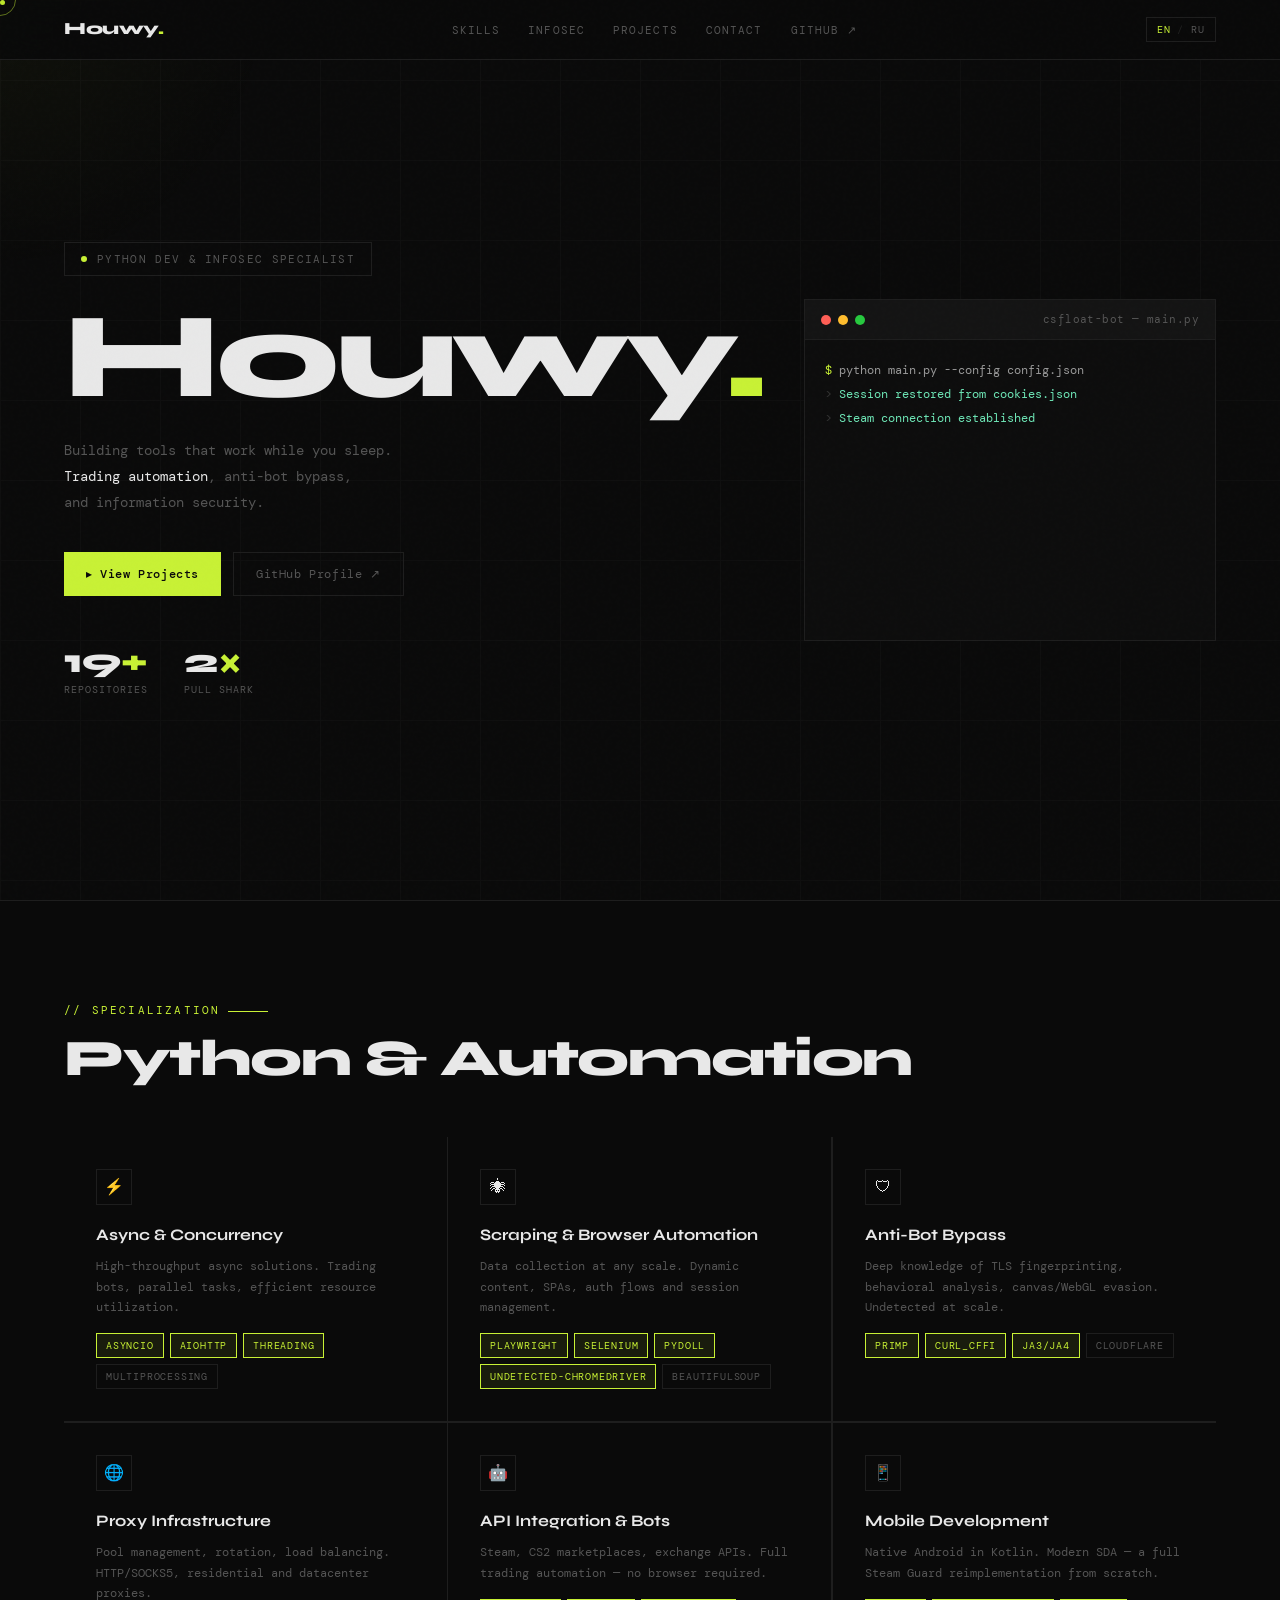
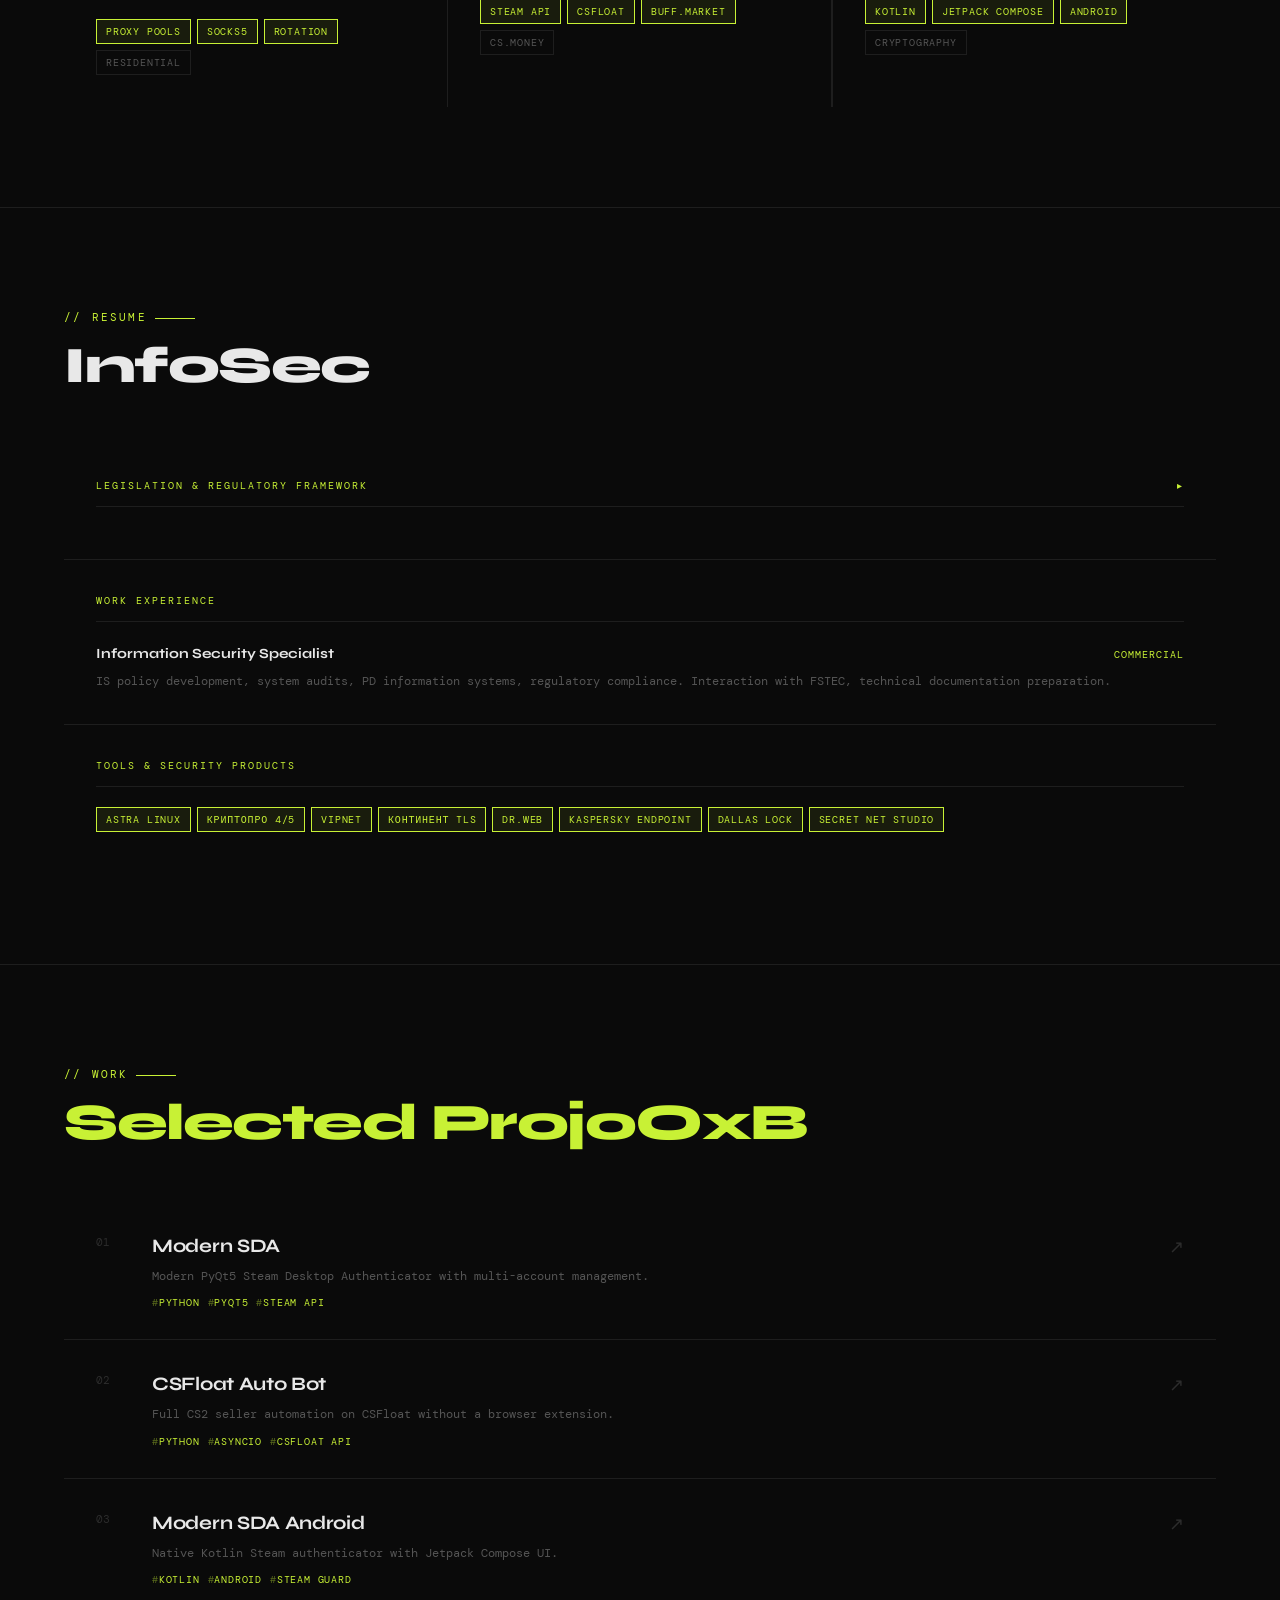
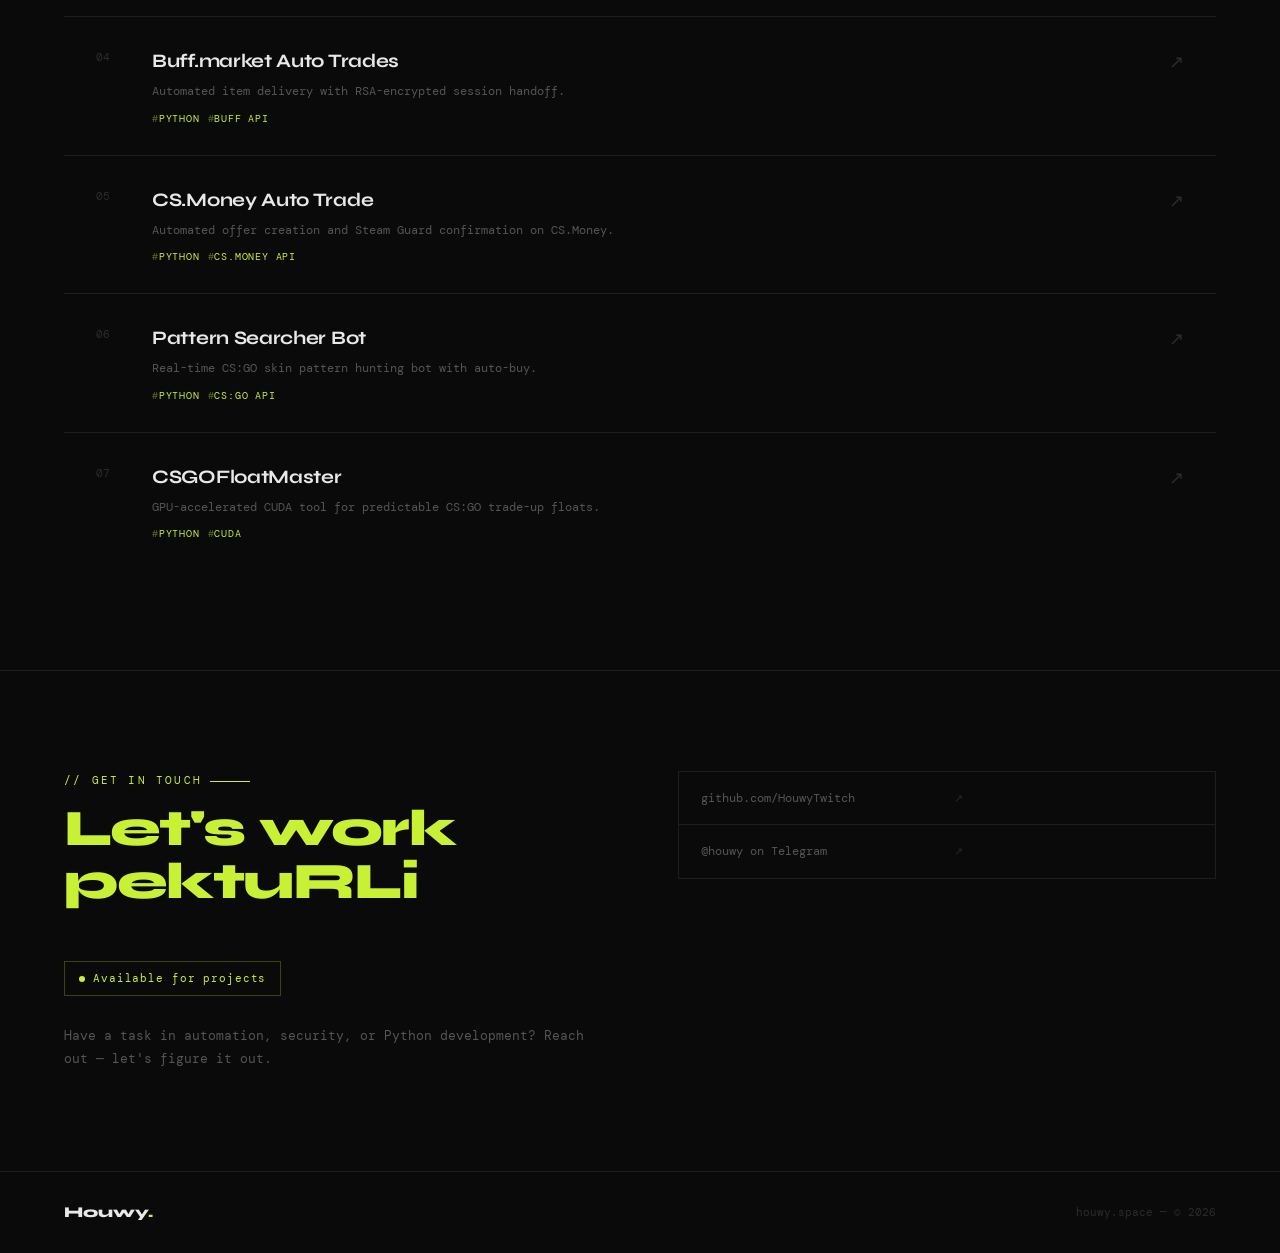
==== commit 194df18e: "Fix untranslated UI elements in language toggle" ====
--- a/index.html
+++ b/index.html
@@ -378,7 +378,7 @@
     <li><a href="#infosec" data-i18n="nav.infosec">InfoSec</a></li>
     <li><a href="#projects" data-i18n="nav.projects">Projects</a></li>
     <li><a href="#contact" data-i18n="nav.contact">Contact</a></li>
-    <li><a href="https://github.com/HouwyTwitch" target="_blank">GitHub ↗</a></li>
+    <li><a href="https://github.com/HouwyTwitch" target="_blank" data-i18n="nav.github">GitHub ↗</a></li>
   </ul>
   <div style="display:flex;align-items:center;gap:12px;">
     <button class="lang-btn" id="langBtn" onclick="toggleLang()">
@@ -392,7 +392,7 @@
   <a href="#infosec" data-i18n="nav.infosec">InfoSec</a>
   <a href="#projects" data-i18n="nav.projects">Projects</a>
   <a href="#contact" data-i18n="nav.contact">Contact</a>
-  <a href="https://github.com/HouwyTwitch" target="_blank">GitHub ↗</a>
+  <a href="https://github.com/HouwyTwitch" target="_blank" data-i18n="nav.github">GitHub ↗</a>
 </div>
 
 <!-- HERO -->
@@ -439,38 +439,38 @@
   <div class="skills-grid reveal">
     <div class="skill-card">
       <div class="skill-icon">⚡</div>
-      <div class="skill-title">Async &amp; Concurrency</div>
-      <div class="skill-desc">High-throughput async solutions. Trading bots, parallel tasks, efficient resource utilization.</div>
+      <div class="skill-title" data-i18n="skill.async">Async &amp; Concurrency</div>
+      <div class="skill-desc" data-i18n="skill.async.desc">High-throughput async solutions. Trading bots, parallel tasks, efficient resource utilization.</div>
       <div class="skill-tags"><span class="tag hi">asyncio</span><span class="tag hi">aiohttp</span><span class="tag hi">threading</span><span class="tag">multiprocessing</span></div>
     </div>
     <div class="skill-card">
       <div class="skill-icon">🕷</div>
-      <div class="skill-title">Scraping &amp; Browser Automation</div>
-      <div class="skill-desc">Data collection at any scale. Dynamic content, SPAs, auth flows and session management.</div>
+      <div class="skill-title" data-i18n="skill.scraping">Scraping &amp; Browser Automation</div>
+      <div class="skill-desc" data-i18n="skill.scraping.desc">Data collection at any scale. Dynamic content, SPAs, auth flows and session management.</div>
       <div class="skill-tags"><span class="tag hi">Playwright</span><span class="tag hi">Selenium</span><span class="tag hi">pydoll</span><span class="tag hi">undetected-chromedriver</span><span class="tag">BeautifulSoup</span></div>
     </div>
     <div class="skill-card">
       <div class="skill-icon">🛡</div>
-      <div class="skill-title">Anti-Bot Bypass</div>
-      <div class="skill-desc">Deep knowledge of TLS fingerprinting, behavioral analysis, canvas/WebGL evasion. Undetected at scale.</div>
+      <div class="skill-title" data-i18n="skill.antibot">Anti-Bot Bypass</div>
+      <div class="skill-desc" data-i18n="skill.antibot.desc">Deep knowledge of TLS fingerprinting, behavioral analysis, canvas/WebGL evasion. Undetected at scale.</div>
       <div class="skill-tags"><span class="tag hi">primp</span><span class="tag hi">curl_cffi</span><span class="tag hi">JA3/JA4</span><span class="tag">Cloudflare</span></div>
     </div>
     <div class="skill-card">
       <div class="skill-icon">🌐</div>
-      <div class="skill-title">Proxy Infrastructure</div>
-      <div class="skill-desc">Pool management, rotation, load balancing. HTTP/SOCKS5, residential and datacenter proxies.</div>
+      <div class="skill-title" data-i18n="skill.proxy">Proxy Infrastructure</div>
+      <div class="skill-desc" data-i18n="skill.proxy.desc">Pool management, rotation, load balancing. HTTP/SOCKS5, residential and datacenter proxies.</div>
       <div class="skill-tags"><span class="tag hi">Proxy pools</span><span class="tag hi">SOCKS5</span><span class="tag hi">Rotation</span><span class="tag">Residential</span></div>
     </div>
     <div class="skill-card">
       <div class="skill-icon">🤖</div>
-      <div class="skill-title">API Integration &amp; Bots</div>
-      <div class="skill-desc">Steam, CS2 marketplaces, exchange APIs. Full trading automation — no browser required.</div>
+      <div class="skill-title" data-i18n="skill.api">API Integration &amp; Bots</div>
+      <div class="skill-desc" data-i18n="skill.api.desc">Steam, CS2 marketplaces, exchange APIs. Full trading automation — no browser required.</div>
       <div class="skill-tags"><span class="tag hi">Steam API</span><span class="tag hi">CSFloat</span><span class="tag hi">Buff.market</span><span class="tag">CS.Money</span></div>
     </div>
     <div class="skill-card">
       <div class="skill-icon">📱</div>
-      <div class="skill-title">Mobile Development</div>
-      <div class="skill-desc">Native Android in Kotlin. Modern SDA — a full Steam Guard reimplementation from scratch.</div>
+      <div class="skill-title" data-i18n="skill.mobile">Mobile Development</div>
+      <div class="skill-desc" data-i18n="skill.mobile.desc">Native Android in Kotlin. Modern SDA — a full Steam Guard reimplementation from scratch.</div>
       <div class="skill-tags"><span class="tag hi">Kotlin</span><span class="tag hi">Jetpack Compose</span><span class="tag hi">Android</span><span class="tag">Cryptography</span></div>
     </div>
   </div>
@@ -482,7 +482,7 @@
   <h2 class="reveal" data-i18n="infosec.h2">InfoSec</h2>
   <div class="infosec-grid reveal">
     <div class="resume-block">
-      <div class="rbt" id="legisToggle">Legislation &amp; Regulatory Framework<span class="rbt-arrow">▸</span></div>
+      <div class="rbt" id="legisToggle"><span data-i18n="infosec.legis">Legislation &amp; Regulatory Framework</span><span class="rbt-arrow">▸</span></div>
       <div id="legisContent" style="display:none">
         <div class="resume-items">
           <div class="resume-item"><div class="rin">ФЗ № 149-ФЗ / 152-ФЗ / 187-ФЗ</div><div class="rid">Information protection, personal data processing, critical information infrastructure security</div></div>
@@ -497,19 +497,19 @@
       </div>
     </div>
     <div class="resume-block">
-      <div class="rbt" style="cursor:default; border-bottom: 1px solid var(--border); margin-bottom:20px;">Work Experience</div>
+      <div class="rbt" style="cursor:default; border-bottom: 1px solid var(--border); margin-bottom:20px;"><span data-i18n="infosec.exp">Work Experience</span></div>
       <div class="resume-items">
         <div class="resume-item">
           <div class="exp-header">
-            <div class="rin">Information Security Specialist</div>
+            <div class="rin" data-i18n="infosec.role">Information Security Specialist</div>
             <div class="exp-period">Commercial</div>
           </div>
-          <div class="rid">IS policy development, system audits, PD information systems, regulatory compliance. Interaction with FSTEC, technical documentation preparation.</div>
+          <div class="rid" data-i18n="infosec.role.desc">IS policy development, system audits, PD information systems, regulatory compliance. Interaction with FSTEC, technical documentation preparation.</div>
         </div>
       </div>
     </div>
     <div class="resume-block">
-      <div class="rbt" style="cursor:default; border-bottom: 1px solid var(--border); margin-bottom:20px;">Tools &amp; Security Products</div>
+      <div class="rbt" style="cursor:default; border-bottom: 1px solid var(--border); margin-bottom:20px;"><span data-i18n="infosec.tools">Tools &amp; Security Products</span></div>
       <div class="tags-cloud">
         <span class="tag hi">Astra Linux</span><span class="tag hi">КриптоПро 4/5</span><span class="tag hi">ViPNet</span>
         <span class="tag hi">Континент TLS</span><span class="tag hi">Dr.Web</span>
@@ -605,9 +605,9 @@
 
 <!-- TWEAKS -->
 <div id="tweaks-panel">
-  <h3>Tweaks</h3>
+      <h3 data-i18n="tweaks.title">Tweaks</h3>
   <div class="tweak-row">
-    <div class="tweak-label">Accent Color</div>
+    <div class="tweak-label" data-i18n="tweaks.accent">Accent Color</div>
     <div class="tweak-swatches">
       <div class="color-swatch active" data-color="#c8f135" style="background:#c8f135" title="Lime"></div>
       <div class="color-swatch" data-color="#2dd4bf" style="background:#2dd4bf" title="Teal"></div>
@@ -616,17 +616,17 @@
     </div>
   </div>
   <div class="tweak-row">
-    <div class="tweak-label">Projects Layout</div>
+    <div class="tweak-label" data-i18n="tweaks.projectsLayout">Projects Layout</div>
     <div class="tweak-options">
-      <button class="tweak-opt active" data-layout="grid">Grid</button>
-      <button class="tweak-opt" data-layout="rows">Rows</button>
+      <button class="tweak-opt active" data-layout="grid" data-i18n="tweaks.grid">Grid</button>
+      <button class="tweak-opt" data-layout="rows" data-i18n="tweaks.rows">Rows</button>
     </div>
   </div>
   <div class="tweak-row">
-    <div class="tweak-label">Hero Layout</div>
+    <div class="tweak-label" data-i18n="tweaks.heroLayout">Hero Layout</div>
     <div class="tweak-options">
-      <button class="tweak-opt active" data-hero="split">Split</button>
-      <button class="tweak-opt" data-hero="centered">Centered</button>
+      <button class="tweak-opt active" data-hero="split" data-i18n="tweaks.split">Split</button>
+      <button class="tweak-opt" data-hero="centered" data-i18n="tweaks.centered">Centered</button>
     </div>
   </div>
 </div>
@@ -694,30 +694,62 @@
 // --- i18n ---
 const translations = {
   en: {
-    'nav.skills': 'Skills', 'nav.infosec': 'InfoSec', 'nav.projects': 'Projects', 'nav.contact': 'Contact',
+    'nav.skills': 'Skills', 'nav.infosec': 'InfoSec', 'nav.projects': 'Projects', 'nav.contact': 'Contact', 'nav.github': 'GitHub ↗',
     'hero.tag': 'Python Dev & InfoSec Specialist',
     'hero.desc': 'Building tools that work while you sleep.<br><strong>Trading automation</strong>, anti-bot bypass,<br>and information security.',
     'hero.cta1': '▸ View Projects', 'hero.cta2': 'GitHub Profile ↗',
     'meta.repos': 'Repositories', 'meta.pull': 'Pull Shark',
     'skills.label': 'Specialization', 'skills.h2': 'Python & Automation',
+    'skill.async': 'Async & Concurrency', 'skill.scraping': 'Scraping & Browser Automation',
+    'skill.antibot': 'Anti-Bot Bypass', 'skill.proxy': 'Proxy Infrastructure',
+    'skill.api': 'API Integration & Bots', 'skill.mobile': 'Mobile Development',
+    'skill.async.desc': 'High-throughput async solutions. Trading bots, parallel tasks, efficient resource utilization.',
+    'skill.scraping.desc': 'Data collection at any scale. Dynamic content, SPAs, auth flows and session management.',
+    'skill.antibot.desc': 'Deep knowledge of TLS fingerprinting, behavioral analysis, canvas/WebGL evasion. Undetected at scale.',
+    'skill.proxy.desc': 'Pool management, rotation, load balancing. HTTP/SOCKS5, residential and datacenter proxies.',
+    'skill.api.desc': 'Steam, CS2 marketplaces, exchange APIs. Full trading automation — no browser required.',
+    'skill.mobile.desc': 'Native Android in Kotlin. Modern SDA — a full Steam Guard reimplementation from scratch.',
     'infosec.label': 'Resume', 'infosec.h2': 'InfoSec',
+    'infosec.legis': 'Legislation & Regulatory Framework',
+    'infosec.exp': 'Work Experience', 'infosec.tools': 'Tools & Security Products',
+    'infosec.role': 'Information Security Specialist',
+    'infosec.role.desc': 'IS policy development, system audits, PD information systems, regulatory compliance. Interaction with FSTEC, technical documentation preparation.',
     'projects.label': 'Work', 'projects.h2': 'Selected Projects',
     'contact.label': 'Get in touch', 'contact.h2': "Let's work<br> together",
     'contact.badge': 'Available for projects',
     'contact.sub': "Have a task in automation, security, or Python development? Reach out — let's figure it out.",
+    'tweaks.title': 'Tweaks', 'tweaks.accent': 'Accent Color', 'tweaks.projectsLayout': 'Projects Layout',
+    'tweaks.grid': 'Grid', 'tweaks.rows': 'Rows', 'tweaks.heroLayout': 'Hero Layout',
+    'tweaks.split': 'Split', 'tweaks.centered': 'Centered',
   },
   ru: {
-    'nav.skills': 'Навыки', 'nav.infosec': 'ИнфоБез', 'nav.projects': 'Проекты', 'nav.contact': 'Контакт',
+    'nav.skills': 'Навыки', 'nav.infosec': 'ИнфоБез', 'nav.projects': 'Проекты', 'nav.contact': 'Контакты', 'nav.github': 'GitHub ↗',
     'hero.tag': 'Python-разработчик и специалист по ИБ',
     'hero.desc': 'Создаю инструменты, которые работают пока вы спите.<br><strong>Торговая автоматизация</strong>, обход антибот-систем<br>и информационная безопасность.',
     'hero.cta1': '▸ Смотреть проекты', 'hero.cta2': 'GitHub профиль ↗',
     'meta.repos': 'Репозиториев', 'meta.pull': 'Pull Shark',
     'skills.label': 'Специализация', 'skills.h2': 'Python и автоматизация',
+    'skill.async': 'Асинхронность и параллелизм', 'skill.scraping': 'Парсинг и браузерная автоматизация',
+    'skill.antibot': 'Обход антибот-систем', 'skill.proxy': 'Прокси-инфраструктура',
+    'skill.api': 'API-интеграции и боты', 'skill.mobile': 'Мобильная разработка',
+    'skill.async.desc': 'Высоконагруженные асинхронные решения: торговые боты, параллельные задачи и эффективное использование ресурсов.',
+    'skill.scraping.desc': 'Сбор данных любого масштаба: динамический контент, SPA, авторизация и управление сессиями.',
+    'skill.antibot.desc': 'Глубокая экспертиза в TLS-отпечатках, поведенческом анализе и обходе canvas/WebGL-проверок. Незаметно в масштабе.',
+    'skill.proxy.desc': 'Управление пулами прокси, ротация и балансировка нагрузки. HTTP/SOCKS5, резидентские и дата-центровые прокси.',
+    'skill.api.desc': 'Интеграции со Steam, CS2 маркетплейсами и exchange API. Полная торговая автоматизация без браузера.',
+    'skill.mobile.desc': 'Нативная Android-разработка на Kotlin. Modern SDA — полная реализация Steam Guard с нуля.',
     'infosec.label': 'Резюме', 'infosec.h2': 'InfoSec',
+    'infosec.legis': 'Законодательство и нормативная база',
+    'infosec.exp': 'Опыт работы', 'infosec.tools': 'Инструменты и СЗИ',
+    'infosec.role': 'Специалист по защите информации',
+    'infosec.role.desc': 'Разработка политик ИБ, аудит систем, сопровождение ИСПДн и соответствие требованиям регуляторов. Взаимодействие с ФСТЭК и подготовка технической документации.',
     'projects.label': 'Работы', 'projects.h2': 'Избранные проекты',
     'contact.label': 'Связаться', 'contact.h2': 'Давайте<br> работать<br> вместе',
     'contact.badge': 'Открыт для предложений',
     'contact.sub': 'Есть задача по автоматизации, безопасности или Python-разработке? Пишите — разберёмся.',
+    'tweaks.title': 'Настройки', 'tweaks.accent': 'Акцентный цвет', 'tweaks.projectsLayout': 'Макет проектов',
+    'tweaks.grid': 'Сетка', 'tweaks.rows': 'Список', 'tweaks.heroLayout': 'Макет главного блока',
+    'tweaks.split': 'Сплит', 'tweaks.centered': 'По центру',
   }
 };
 let currentLang = localStorage.getItem('lang') || 'en';
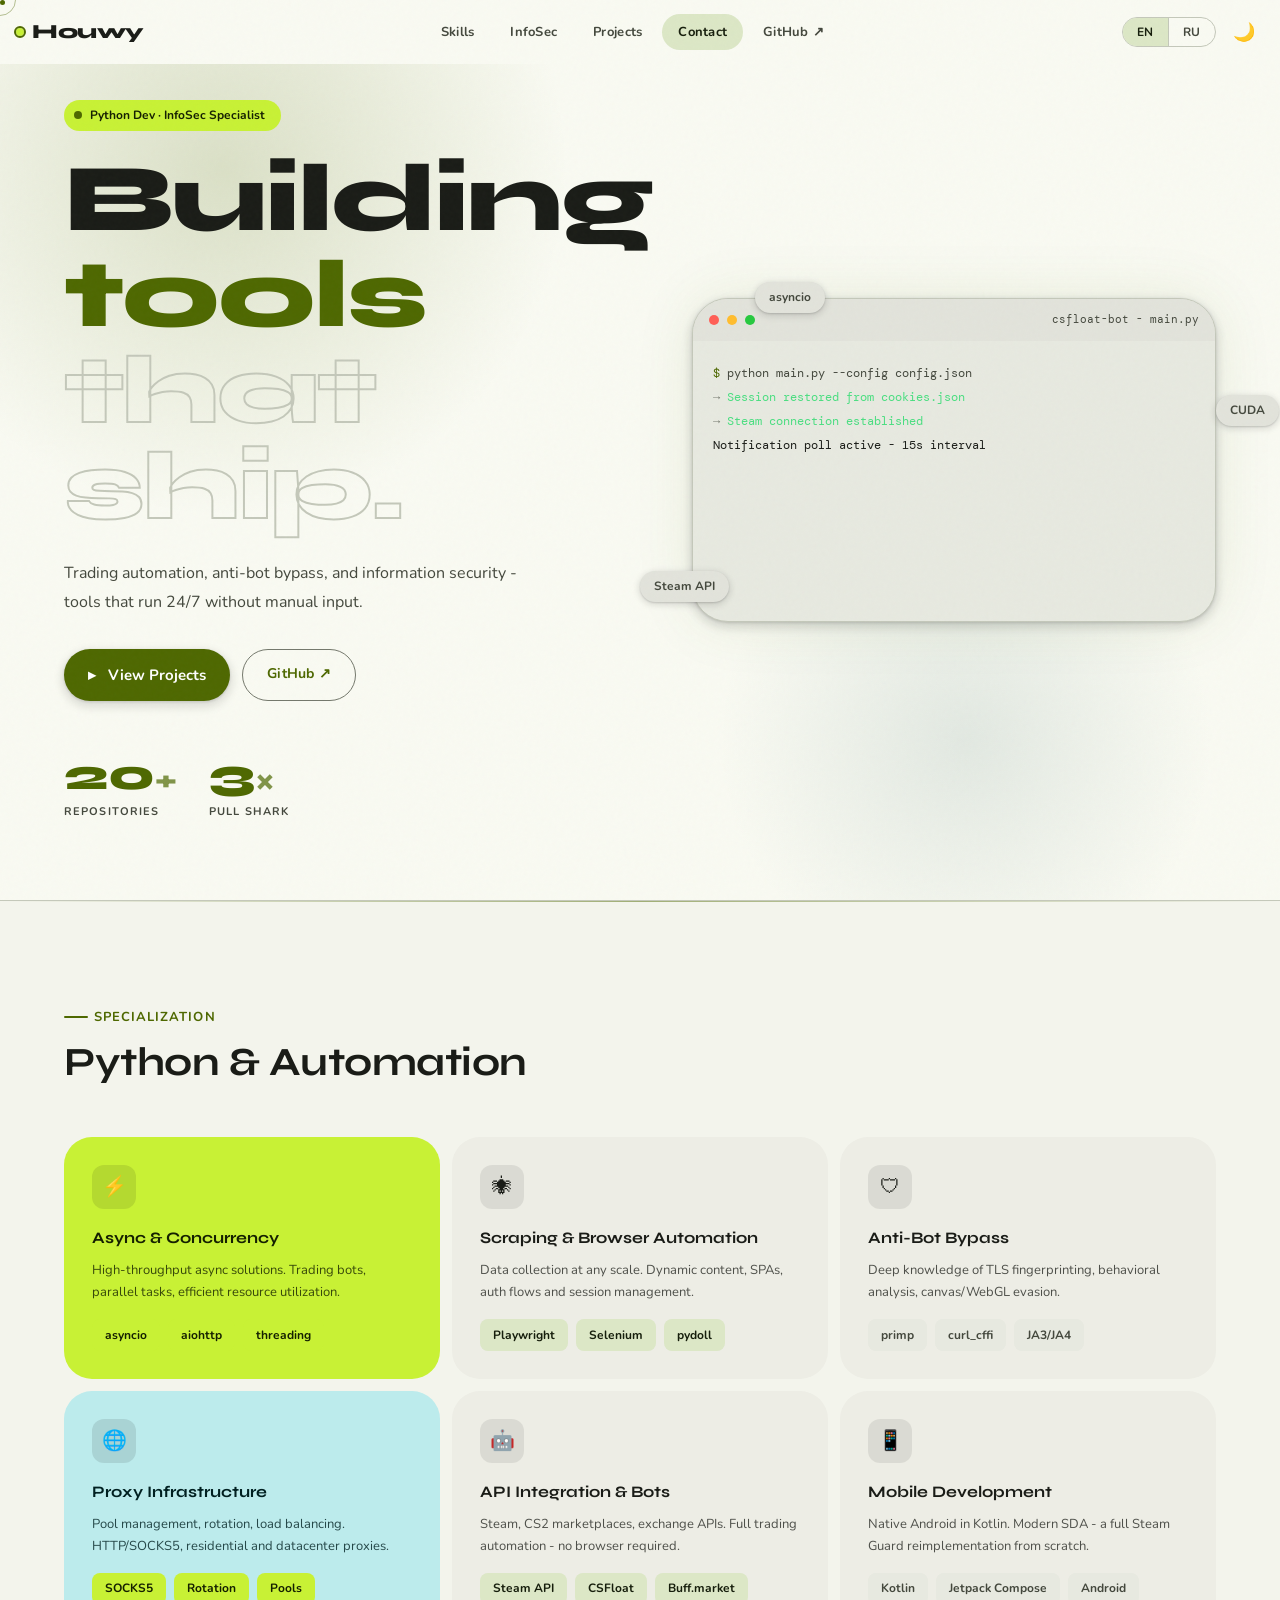
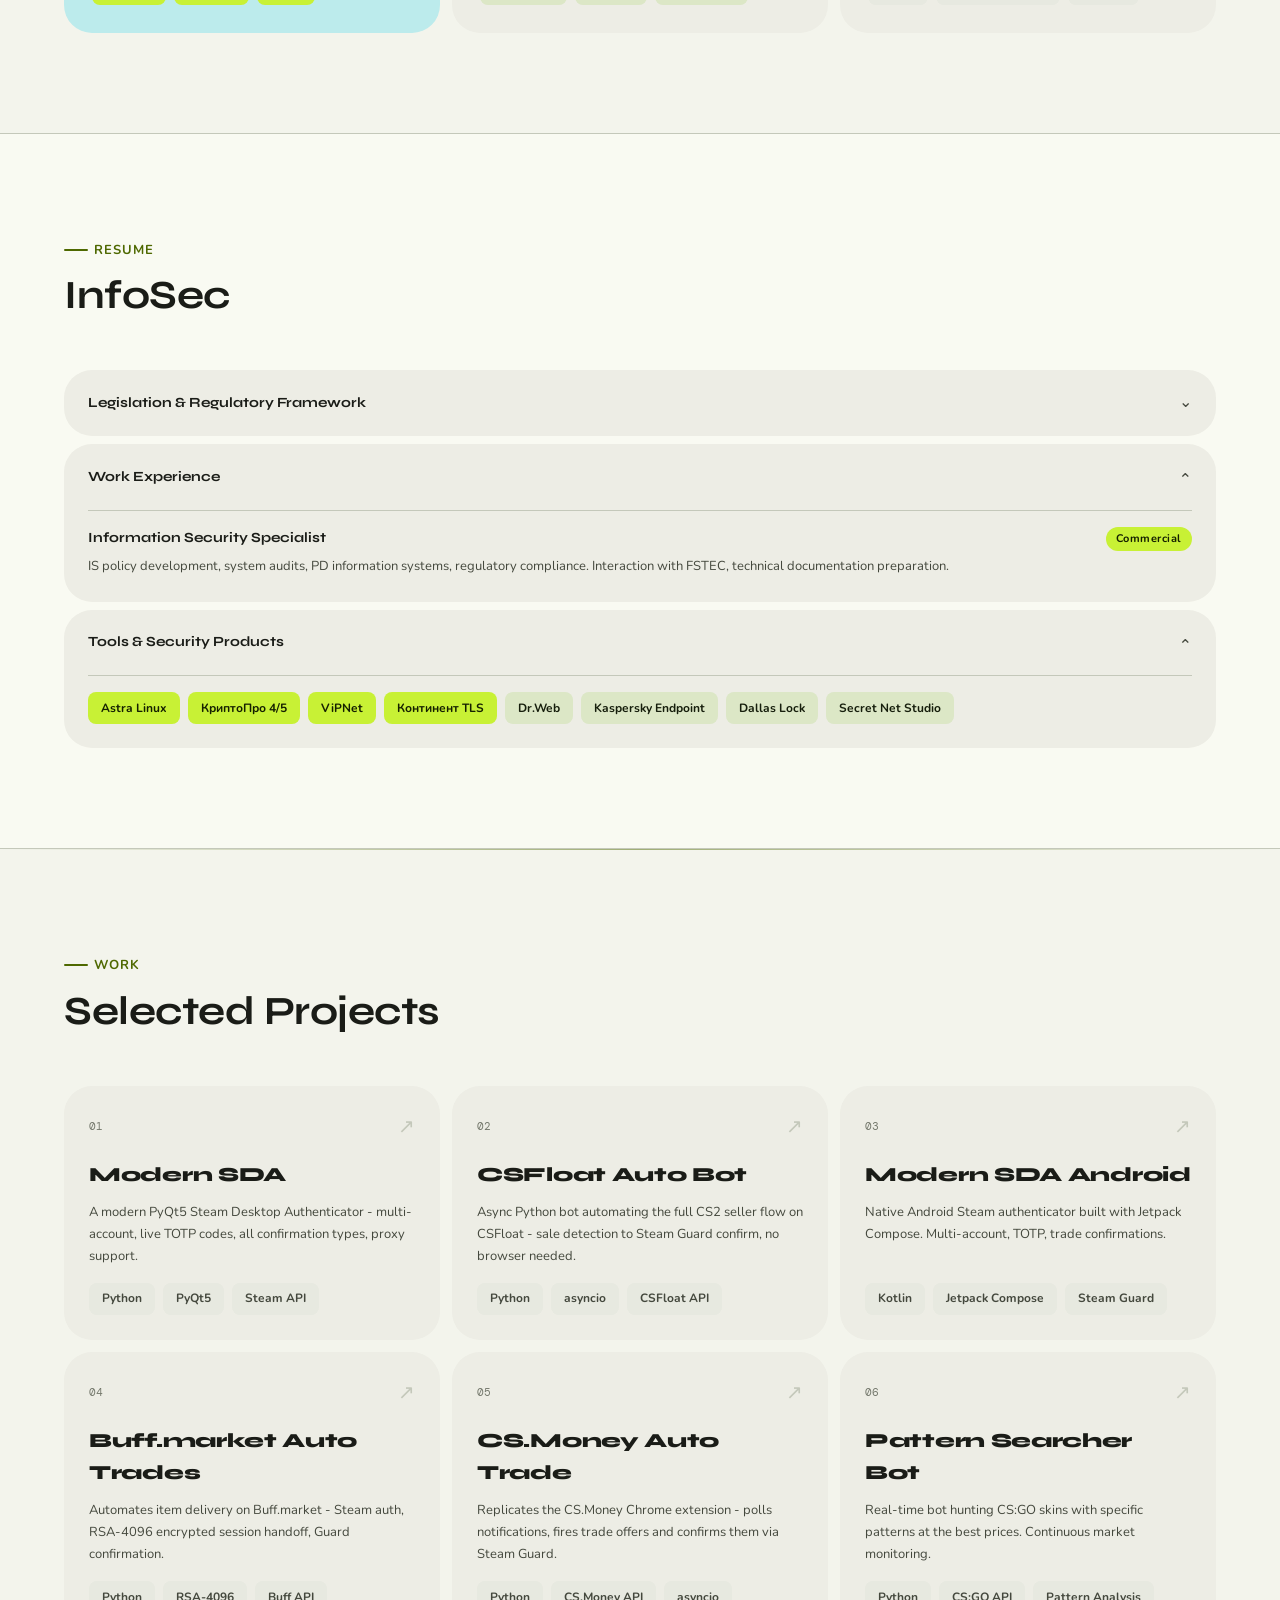
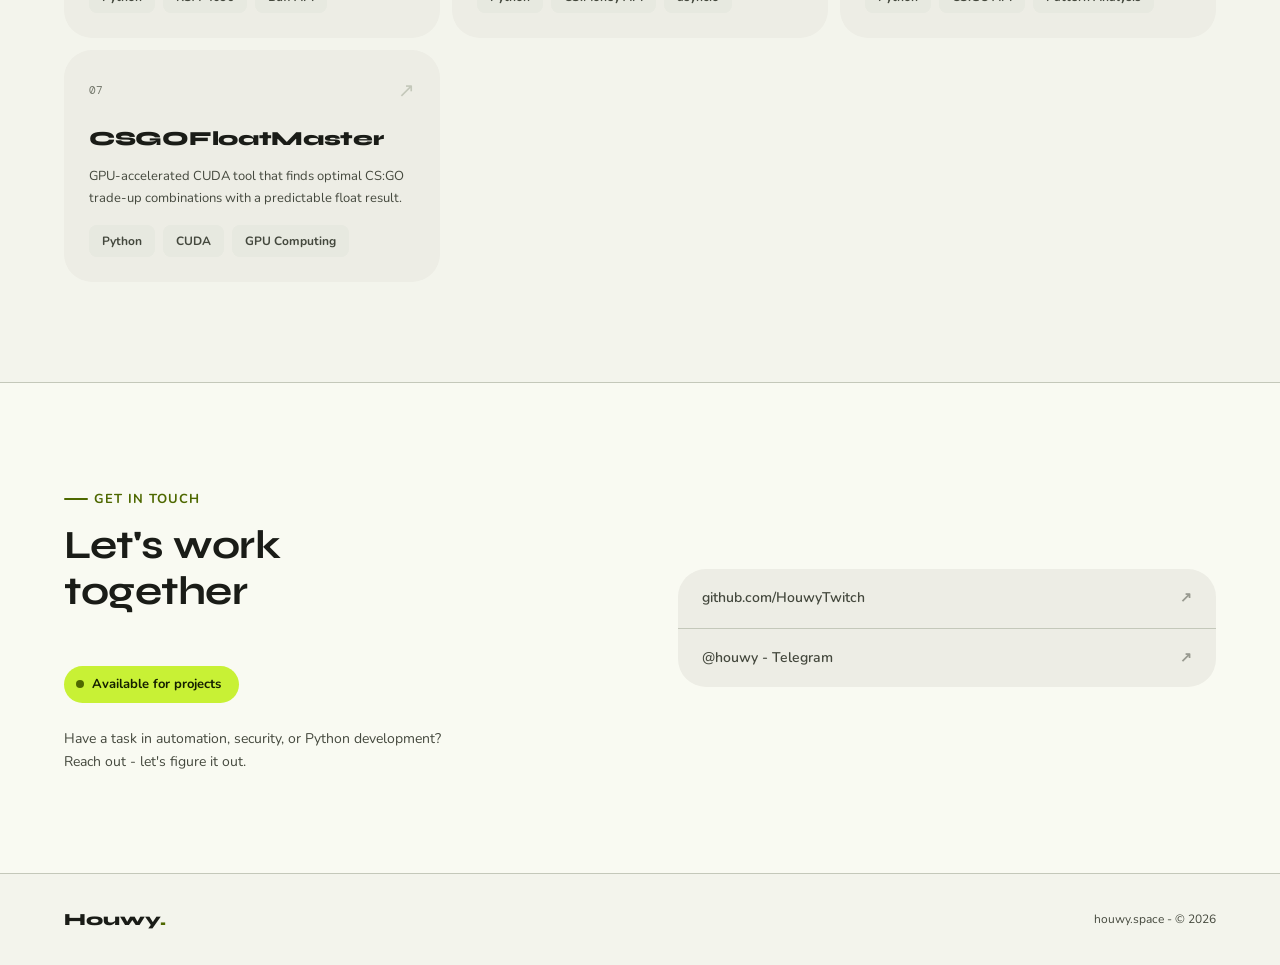
==== commit ac28f81c: "Add files via upload" ====
--- a/index.html
+++ b/index.html
@@ -1,943 +1,336 @@
 <!DOCTYPE html>
-<html lang="en">
+<html lang="en" data-theme="dark">
 <head>
 <meta charset="UTF-8">
 <meta name="viewport" content="width=device-width, initial-scale=1.0">
-<title>Houwy — houwy.space</title>
-<link rel="icon" type="image/svg+xml" href="data:image/svg+xml,%3Csvg xmlns='http://www.w3.org/2000/svg' viewBox='0 0 32 32'%3E%3Crect width='32' height='32' rx='7' fill='%230a0a0a'/%3E%3Ctext x='4' y='24' font-family='monospace' font-size='22' font-weight='900' fill='%23c8f135'%3EH%3C/text%3E%3Ccircle cx='26' cy='8' r='4' fill='%23c8f135'/%3E%3C/svg%3E">
-<link href="https://fonts.googleapis.com/css2?family=DM+Mono:wght@300;400;500&family=Syne:wght@700;800&display=swap" rel="stylesheet">
-<style>
-:root {
-  --bg: #0a0a0a;
-  --surface: #111111;
-  --border: #1e1e1e;
-  --accent: #c8f135;
-  --accent-dim: rgba(200,241,53,0.08);
-  --text: #e8e8e8;
-  --muted: #555;
-  --muted2: #2c2c2c;
-}
-*, *::before, *::after { box-sizing: border-box; margin: 0; padding: 0; }
-html { scroll-behavior: smooth; }
-body {
-  background: var(--bg); color: var(--text);
-  font-family: 'DM Mono', monospace; font-size: 14px;
-  line-height: 1.7; overflow-x: hidden;
-}
-body::before {
-  content: ''; position: fixed; inset: 0; pointer-events: none; z-index: 999; opacity: 0.35;
-  background-image: url("data:image/svg+xml,%3Csvg viewBox='0 0 256 256' xmlns='http://www.w3.org/2000/svg'%3E%3Cfilter id='n'%3E%3CfeTurbulence type='fractalNoise' baseFrequency='0.9' numOctaves='4' stitchTiles='stitch'/%3E%3C/filter%3E%3Crect width='100%25' height='100%25' filter='url(%23n)' opacity='0.04'/%3E%3C/svg%3E");
-}
-.grid-bg {
-  position: fixed; inset: 0; pointer-events: none; z-index: 0; opacity: 0.28;
-  background-image: linear-gradient(var(--border) 1px, transparent 1px), linear-gradient(90deg, var(--border) 1px, transparent 1px);
-  background-size: 80px 80px;
-}
-
-/* NAV */
-nav {
-  position: fixed; top: 0; left: 0; right: 0; z-index: 100;
-  height: 60px; padding: 0 clamp(20px,5vw,64px);
-  display: flex; align-items: center; justify-content: space-between;
-  border-bottom: 1px solid var(--border);
-  background: rgba(10,10,10,0.88); backdrop-filter: blur(14px);
-}
-.nav-logo { font-family: 'Syne', sans-serif; font-weight: 800; font-size: 17px; letter-spacing: -0.5px; }
-.nav-logo .dot { color: var(--accent); }
-.nav-links { display: flex; gap: 28px; list-style: none; }
-.nav-links a { color: var(--muted); text-decoration: none; font-size: 11px; letter-spacing: 0.1em; text-transform: uppercase; transition: color 0.2s; }
-.nav-links a:hover { color: var(--accent); }
-.nav-ham { display: none; flex-direction: column; gap: 5px; background: none; border: none; cursor: pointer; padding: 4px; }
-.nav-ham span { display: block; width: 22px; height: 1.5px; background: var(--muted); transition: all 0.3s; }
-.nav-ham.open span:nth-child(1) { transform: translateY(6.5px) rotate(45deg); }
-.nav-ham.open span:nth-child(2) { opacity: 0; }
-.nav-ham.open span:nth-child(3) { transform: translateY(-6.5px) rotate(-45deg); }
-.nav-mobile {
-  display: none; position: fixed; top: 60px; left: 0; right: 0; z-index: 99;
-  background: rgba(10,10,10,0.97); backdrop-filter: blur(16px);
-  border-bottom: 1px solid var(--border); flex-direction: column;
-  padding: 20px clamp(20px,5vw,40px);
-}
-.nav-mobile.open { display: flex; }
-.nav-mobile a { color: var(--muted); text-decoration: none; font-size: 13px; letter-spacing: 0.1em; text-transform: uppercase; padding: 14px 0; border-bottom: 1px solid var(--border); transition: color 0.2s; }
-.nav-mobile a:last-child { border-bottom: none; }
-.nav-mobile a:hover { color: var(--accent); }
-
-/* HERO */
-.hero {
-  position: relative; z-index: 1; min-height: 100vh;
-  display: grid; grid-template-columns: 1fr 1fr; gap: 40px; align-items: center;
-  padding: 100px clamp(20px,5vw,64px) 60px; max-width: 1400px; margin: 0 auto;
-}
-.hero.centered { grid-template-columns: 1fr; justify-items: center; text-align: center; }
-.hero.centered .hero-terminal { display: none; }
-.hero.centered .hero-ctas { justify-content: center; }
-.hero.centered .hero-meta { justify-content: center; }
-.hero.centered .hero-desc { margin-left: auto; margin-right: auto; }
-
-.hero-tag {
-  display: inline-flex; align-items: center; gap: 10px;
-  border: 1px solid var(--border); color: var(--muted);
-  font-size: 11px; letter-spacing: 0.12em; text-transform: uppercase;
-  padding: 7px 16px; margin-bottom: 28px;
-  opacity: 0; animation: fadeUp 0.5s ease forwards 0.1s;
-}
-.hero-tag .pulse { width: 6px; height: 6px; border-radius: 50%; background: var(--accent); animation: pulse 2s infinite; flex-shrink: 0; }
-
-h1 {
-  font-family: 'Syne', sans-serif;
-  font-size: clamp(72px,9.5vw,136px);
-  font-weight: 800; line-height: 0.87; letter-spacing: -4px;
-  margin-bottom: 28px;
-  opacity: 0; animation: fadeUp 0.6s ease forwards 0.25s;
-}
-h1 .accent { color: var(--accent); }
-
-.hero-desc {
-  max-width: 440px; color: var(--muted); font-size: 14px; line-height: 1.85;
-  margin-bottom: 36px;
-  opacity: 0; animation: fadeUp 0.6s ease forwards 0.4s;
-}
-.hero-desc strong { color: var(--text); font-weight: 400; }
-
-.hero-ctas {
-  display: flex; gap: 12px; flex-wrap: wrap; margin-bottom: 48px;
-  opacity: 0; animation: fadeUp 0.6s ease forwards 0.55s;
-}
-.btn {
-  display: inline-flex; align-items: center; gap: 8px;
-  padding: 11px 22px; font-family: 'DM Mono', monospace;
-  font-size: 12px; letter-spacing: 0.05em; text-decoration: none;
-  transition: all 0.2s; cursor: pointer; border: none; white-space: nowrap;
-}
-.btn-primary { background: var(--accent); color: #0a0a0a; font-weight: 500; }
-.btn-primary:hover { filter: brightness(1.08); transform: translateY(-1px); }
-.btn-ghost { background: transparent; color: var(--muted); border: 1px solid var(--border); }
-.btn-ghost:hover { border-color: var(--accent); color: var(--accent); }
-
-.hero-meta {
-  display: flex; gap: 36px;
-  opacity: 0; animation: fadeUp 0.6s ease forwards 0.7s;
-}
-.meta-num {
-  font-family: 'Syne', sans-serif; font-size: 34px; font-weight: 800;
-  color: var(--text); line-height: 1;
-}
-.meta-num span { color: var(--accent); }
-.meta-label { font-size: 10px; color: var(--muted); letter-spacing: 0.1em; text-transform: uppercase; margin-top: 3px; }
-
-/* TERMINAL */
-.hero-terminal { opacity: 0; animation: fadeUp 0.7s ease forwards 0.5s; }
-.terminal-window { background: #0d0d0d; border: 1px solid var(--border); }
-.terminal-bar {
-  background: #141414; border-bottom: 1px solid var(--border);
-  padding: 10px 16px; display: flex; align-items: center; gap: 7px;
-}
-.t-dot { width: 10px; height: 10px; border-radius: 50%; }
-.t-dot.r { background: #ff5f56; } .t-dot.y { background: #ffbd2e; } .t-dot.g { background: #27c93f; }
-.t-title { font-size: 11px; color: var(--muted); margin-left: auto; letter-spacing: 0.04em; }
-.terminal-body { padding: 18px 20px; font-size: 12px; line-height: 2; min-height: 300px; font-family: 'DM Mono', monospace; overflow: hidden; }
-.tl { display: block; }
-.tl.cmd { color: #999; } .tl.cmd::before { content: '$ '; color: var(--accent); }
-.tl.ok { color: #6ee7b7; } .tl.ok::before { content: '> '; color: #333; }
-.tl.info { color: var(--text); } .tl.info::before { content: '> '; color: #333; }
-.tl.dim { color: #444; } .tl.dim::before { content: '  '; }
-.tl.hi { color: var(--accent); } .tl.hi::before { content: '> '; color: #333; }
-.tl.blank { height: 12px; display: block; }
-.tl.cursor::after { content: '▌'; color: var(--accent); animation: blink 1s step-end infinite; }
-
-/* SECTIONS */
-section {
-  position: relative; z-index: 1; width: 100%;
-  max-width: 1400px; margin: 0 auto;
-  padding: clamp(60px,8vw,100px) clamp(20px,5vw,64px);
-  border-top: 1px solid var(--border);
-}
-.section-label { font-size: 11px; color: var(--accent); letter-spacing: 0.2em; text-transform: uppercase; margin-bottom: 12px; }
-.section-label::before { content: '// '; }
-h2 {
-  font-family: 'Syne', sans-serif; font-size: clamp(28px,4vw,52px);
-  font-weight: 800; letter-spacing: -1.5px; line-height: 1.05;
-  margin-bottom: clamp(32px,5vw,52px);
-}
-
-/* SKILLS */
-.skills-grid { display: grid; grid-template-columns: repeat(3, 1fr); gap: 1px; background: var(--border); }
-.skill-card { background: var(--bg); padding: clamp(24px,3vw,32px); transition: background 0.2s; }
-.skill-card:hover { background: var(--surface); }
-.skill-icon { width: 36px; height: 36px; border: 1px solid var(--border); display: flex; align-items: center; justify-content: center; margin-bottom: 16px; font-size: 16px; }
-.skill-title { font-family: 'Syne', sans-serif; font-size: 16px; font-weight: 700; margin-bottom: 8px; }
-.skill-desc { color: var(--muted); font-size: 12px; line-height: 1.7; margin-bottom: 16px; }
-.skill-tags { display: flex; flex-wrap: wrap; gap: 6px; }
-.tag { font-size: 10px; letter-spacing: 0.08em; text-transform: uppercase; padding: 3px 9px; border: 1px solid var(--border); color: var(--muted); }
-.tag.hi { border-color: var(--accent); color: var(--accent); background: var(--accent-dim); }
-
-/* INFOSEC */
-.infosec-grid { display: flex; flex-direction: column; gap: 1px; background: var(--border); }
-.resume-block { background: var(--bg); padding: clamp(24px,3vw,32px); transition: background 0.2s; }
-.resume-block:hover { background: var(--surface); }
-.rbt {
-  font-size: 10px; color: var(--accent); letter-spacing: 0.2em; text-transform: uppercase;
-  margin-bottom: 20px; padding-bottom: 12px; border-bottom: 1px solid var(--border);
-  cursor: pointer; display: flex; justify-content: space-between; align-items: center;
-  user-select: none; transition: color 0.2s;
-}
-.rbt:hover { color: var(--text); }
-.rbt-arrow { transition: transform 0.25s; font-size: 10px; }
-.rbt.open .rbt-arrow { transform: rotate(90deg); }
-.resume-items { display: flex; flex-direction: column; gap: 16px; }
-.rin { font-family: 'Syne', sans-serif; font-size: 14px; font-weight: 700; margin-bottom: 3px; }
-.rid { font-size: 12px; color: var(--muted); line-height: 1.65; }
-.exp-header { display: flex; justify-content: space-between; align-items: baseline; gap: 8px; margin-bottom: 4px; flex-wrap: wrap; }
-.exp-period { font-size: 10px; color: var(--accent); letter-spacing: 0.1em; text-transform: uppercase; white-space: nowrap; }
-.tags-cloud { display: flex; flex-wrap: wrap; gap: 6px; }
-
-/* PROJECTS */
-.projects-grid { display: grid; grid-template-columns: repeat(auto-fill, minmax(min(320px,100%),1fr)); gap: 1px; background: var(--border); }
-.project-card {
-  background: var(--bg); padding: clamp(24px,3vw,32px);
-  display: flex; flex-direction: column; text-decoration: none; color: inherit;
-  transition: background 0.2s; position: relative; overflow: hidden;
-}
-.project-card::before {
-  content: ''; position: absolute; top: 0; left: 0; right: 0; height: 2px;
-  background: var(--accent); transform: scaleX(0); transform-origin: left; transition: transform 0.3s;
-}
-.project-card:hover { background: var(--surface); }
-.project-card:hover::before { transform: scaleX(1); }
-.project-card:hover .pc-arrow { color: var(--accent); transform: translate(3px,-3px); }
-.pc-header { display: flex; justify-content: space-between; align-items: flex-start; margin-bottom: 18px; }
-.pc-num { font-size: 11px; color: var(--muted2); }
-.pc-arrow { color: var(--muted2); font-size: 18px; transition: all 0.2s; }
-.pc-name { font-family: 'Syne', sans-serif; font-size: clamp(18px,2vw,22px); font-weight: 800; letter-spacing: -0.5px; margin-bottom: 10px; }
-.pc-desc { color: var(--muted); font-size: 12px; line-height: 1.7; flex: 1; margin-bottom: 18px; }
-.pc-langs { display: flex; gap: 8px; flex-wrap: wrap; }
-.pc-lang { font-size: 10px; color: var(--accent); letter-spacing: 0.08em; text-transform: uppercase; }
-.pc-lang::before { content: '#'; opacity: 0.4; }
-
-.projects-rows { display: flex; flex-direction: column; gap: 1px; background: var(--border); }
-.project-row {
-  background: var(--bg); padding: clamp(18px,2.5vw,28px) clamp(20px,3vw,32px);
-  display: grid; grid-template-columns: 40px 1fr auto; gap: 16px; align-items: start;
-  text-decoration: none; color: inherit; transition: background 0.2s; position: relative;
-}
-.project-row::before {
-  content: ''; position: absolute; left: 0; top: 0; bottom: 0; width: 2px;
-  background: var(--accent); transform: scaleY(0); transition: transform 0.3s;
-}
-.project-row:hover { background: var(--surface); }
-.project-row:hover::before { transform: scaleY(1); }
-.project-row:hover .pr-arrow { color: var(--accent); transform: translate(2px,-2px); }
-.pr-num { font-size: 11px; color: var(--muted2); padding-top: 3px; }
-.pr-name { font-family: 'Syne', sans-serif; font-size: clamp(15px,1.8vw,19px); font-weight: 700; margin-bottom: 5px; letter-spacing: -0.3px; }
-.pr-desc { color: var(--muted); font-size: 12px; line-height: 1.6; margin-bottom: 8px; }
-.pr-langs { display: flex; gap: 8px; flex-wrap: wrap; }
-.pr-lang { font-size: 10px; color: var(--accent); letter-spacing: 0.08em; text-transform: uppercase; }
-.pr-lang::before { content: '#'; opacity: 0.4; }
-.pr-arrow { color: var(--muted2); font-size: 18px; transition: all 0.2s; padding-top: 2px; }
-
-/* CONTACT */
-.contact-inner { display: grid; grid-template-columns: 1fr 1fr; gap: clamp(40px,6vw,80px); align-items: start; }
-.avail-badge { display: inline-flex; align-items: center; gap: 8px; border: 1px solid rgba(200,241,53,0.25); padding: 7px 14px; font-size: 11px; color: var(--accent); letter-spacing: 0.08em; margin-bottom: 28px; }
-.avail-dot { width: 6px; height: 6px; border-radius: 50%; background: var(--accent); animation: pulse 2s infinite; }
-.contact-sub { color: var(--muted); font-size: 13px; line-height: 1.8; margin-bottom: 0; }
-.contact-links { border: 1px solid var(--border); }
-.contact-link { display: flex; align-items: center; justify-content: space-between; padding: 16px 22px; border-bottom: 1px solid var(--border); text-decoration: none; color: var(--muted); font-size: 12px; transition: all 0.2s; gap: 14px; }
-.contact-link:last-child { border-bottom: none; }
-.contact-link:hover { background: var(--accent-dim); color: var(--accent); padding-left: 30px; }
-.contact-link span { flex: 1; }
-.contact-link-arrow { font-size: 11px; opacity: 0.4; }
-
-/* FOOTER */
-footer {
-  position: relative; z-index: 1; border-top: 1px solid var(--border);
-  padding: 28px clamp(20px,5vw,64px); display: flex; justify-content: space-between; align-items: center;
-}
-.footer-logo { font-family: 'Syne', sans-serif; font-weight: 800; font-size: 15px; }
-.footer-logo span { color: var(--accent); }
-.footer-copy { font-size: 11px; color: var(--muted2); }
-
-/* REVEAL */
-.reveal { opacity: 0; transform: translateY(20px); transition: opacity 0.55s ease, transform 0.55s ease; }
-.reveal.visible { opacity: 1; transform: none; }
-
-/* TWEAKS */
-#tweaks-panel {
-  position: fixed; bottom: 24px; right: 24px; background: #111; border: 1px solid var(--border);
-  padding: 20px; width: 240px; z-index: 500; display: none; font-family: 'DM Mono', monospace;
-}
-#tweaks-panel h3 { font-family: 'Syne', sans-serif; font-size: 12px; font-weight: 700; color: var(--accent); letter-spacing: 0.15em; text-transform: uppercase; margin-bottom: 16px; padding-bottom: 12px; border-bottom: 1px solid var(--border); }
-.tweak-row { margin-bottom: 14px; }
-.tweak-label { font-size: 10px; color: var(--muted); letter-spacing: 0.1em; text-transform: uppercase; margin-bottom: 8px; }
-.tweak-options { display: flex; gap: 6px; flex-wrap: wrap; }
-.tweak-opt { padding: 4px 10px; border: 1px solid var(--border); font-size: 10px; color: var(--muted); cursor: pointer; letter-spacing: 0.05em; transition: all 0.15s; background: none; font-family: 'DM Mono', monospace; }
-.tweak-opt:hover { border-color: var(--accent); color: var(--accent); }
-.tweak-opt.active { border-color: var(--accent); color: var(--accent); background: var(--accent-dim); }
-.tweak-swatches { display: flex; gap: 8px; }
-.color-swatch { width: 22px; height: 22px; border: 2px solid transparent; cursor: pointer; transition: border-color 0.15s; }
-.color-swatch.active { border-color: var(--text); }
-
-/* CURSOR */
-.cursor-dot { width: 5px; height: 5px; background: var(--accent); border-radius: 50%; position: fixed; pointer-events: none; z-index: 9999; mix-blend-mode: difference; transition: transform 0.15s; }
-.cursor-dot.clicking { transform: scale(2); }
-.cursor-ring {
-  width: 32px; height: 32px; border: 1px solid var(--accent); border-radius: 50%;
-  position: fixed; pointer-events: none; z-index: 9998; opacity: 0.45;
-  transition: width 0.25s ease, height 0.25s ease, opacity 0.25s ease, border-color 0.25s ease;
-}
-.cursor-ring.hovered { width: 52px; height: 52px; opacity: 0.7; }
-.cursor-ring.clicking { width: 24px; height: 24px; opacity: 0.9; }
-
-/* GLOW ORB */
-.cursor-glow {
-  position: fixed; width: 600px; height: 600px;
-  border-radius: 50%; pointer-events: none; z-index: 0;
-  transform: translate(-50%, -50%);
-  background: radial-gradient(circle, rgba(200,241,53,0.035) 0%, transparent 65%);
-  transition: left 0.08s linear, top 0.08s linear;
-}
-
-/* CARD TILT */
-.project-card, .skill-card { transition: background 0.2s, transform 0.12s ease; will-change: transform; }
-.project-card { transform-style: preserve-3d; }
-.skill-card { transform-style: preserve-3d; }
-
-/* STAGGER skill reveal */
-.skills-grid .skill-card { opacity: 0; transform: translateY(24px); transition: opacity 0.5s ease, transform 0.5s ease, background 0.2s; }
-.skills-grid.revealed .skill-card { opacity: 1; transform: none; }
-.skills-grid.revealed .skill-card:nth-child(1) { transition-delay: 0s; }
-.skills-grid.revealed .skill-card:nth-child(2) { transition-delay: 0.07s; }
-.skills-grid.revealed .skill-card:nth-child(3) { transition-delay: 0.14s; }
-.skills-grid.revealed .skill-card:nth-child(4) { transition-delay: 0.21s; }
-.skills-grid.revealed .skill-card:nth-child(5) { transition-delay: 0.28s; }
-.skills-grid.revealed .skill-card:nth-child(6) { transition-delay: 0.35s; }
-
-/* SCRAMBLE placeholder style */
-.scramble-active { color: var(--accent) !important; opacity: 0.7; }
-
-/* ACTIVE NAV */
-.nav-links a { position: relative; }
-.nav-links a.nav-active { color: var(--accent); }
-.nav-links a.nav-active::after { content: ''; position: absolute; bottom: -2px; left: 0; right: 0; height: 1px; background: var(--accent); }
-
-/* COUNTER */
-.meta-num { transition: color 0.3s; }
-
-/* SECTION ENTRY LINE */
-.section-label { overflow: hidden; }
-.section-label::after { content: ''; display: inline-block; width: 0; height: 1px; background: var(--accent); vertical-align: middle; margin-left: 8px; transition: width 0.6s ease 0.3s; }
-.section-label.visible::after { width: 40px; }
-
-/* ANIMATIONS */
-@keyframes fadeUp { from { opacity:0; transform:translateY(20px); } to { opacity:1; transform:translateY(0); } }
-@keyframes pulse { 0%,100% { opacity:1; } 50% { opacity:0.3; } }
-@keyframes blink { 0%,100% { opacity:1; } 50% { opacity:0; } }
-
-/* LANG TOGGLE */
-.lang-btn {
-  background: none; border: 1px solid var(--border); color: var(--muted);
-  font-family: 'DM Mono', monospace; font-size: 10px; letter-spacing: 0.12em;
-  padding: 5px 10px; cursor: pointer; transition: all 0.2s; text-transform: uppercase;
-  display: flex; align-items: center; gap: 6px;
-}
-.lang-btn:hover { border-color: var(--accent); color: var(--accent); }
-.lang-btn .lang-active { color: var(--accent); }
-.lang-btn .lang-sep { opacity: 0.3; }
-
-/* RESPONSIVE */
-@media (max-width: 1000px) {
-  .hero { grid-template-columns: 1fr; }
-  .hero-terminal { display: none; }
-  .contact-inner { grid-template-columns: 1fr; gap: 36px; }
-}
-@media (max-width: 900px) {
-  .skills-grid { grid-template-columns: repeat(2, 1fr); }
-}
-@media (max-width: 768px) {
-  .nav-links { display: none; }
-  .nav-ham { display: flex; }
-  .cursor-dot { display: none; }
-  .skills-grid { grid-template-columns: 1fr; }
-  .projects-grid { grid-template-columns: 1fr; }
-  .project-row { grid-template-columns: 32px 1fr; }
-  .pr-arrow { display: none; }
-  footer { flex-direction: column; gap: 8px; text-align: center; }
-}
-</style>
+<title>Houwy - houwy.space</title>
+<link rel="icon" type="image/svg+xml" href="data:image/svg+xml,%3Csvg xmlns='http://www.w3.org/2000/svg' viewBox='0 0 32 32'%3E%3Crect width='32' height='32' rx='8' fill='%2312140e'/%3E%3Ctext x='4' y='24' font-family='sans-serif' font-size='20' font-weight='900' fill='%23c8f135'%3EH%3C/text%3E%3C/svg%3E">
+<link href="https://fonts.googleapis.com/css2?family=Syne:wght@700;800&family=Nunito:wght@400;600;700;800&family=DM+Mono:wght@400;500&display=swap" rel="stylesheet">
+<link rel="stylesheet" href="assets/m3.css">
 </head>
 <body>
-<div class="grid-bg"></div>
-<div class="cursor-dot" id="cursor"></div>
+<div class="noise-overlay"></div>
+<div class="cursor-dot" id="cursorDot"></div>
 <div class="cursor-ring" id="cursorRing"></div>
-<div class="cursor-glow" id="cursorGlow"></div>
-
-<nav>
-  <div class="nav-logo">Houwy<span class="dot">.</span></div>
-  <ul class="nav-links">
-    <li><a href="#skills" data-i18n="nav.skills">Skills</a></li>
-    <li><a href="#infosec" data-i18n="nav.infosec">InfoSec</a></li>
+
+<!-- TOP APP BAR -->
+<header class="top-bar" id="topBar">
+  <a class="top-bar-logo" href="index.html">
+    <span class="logo-dot"></span>Houwy
+  </a>
+
+  <ul class="top-bar-nav">
+    <li><a href="#skills"   data-i18n="nav.skills">Skills</a></li>
+    <li><a href="#infosec"  data-i18n="nav.infosec">InfoSec</a></li>
     <li><a href="#projects" data-i18n="nav.projects">Projects</a></li>
-    <li><a href="#contact" data-i18n="nav.contact">Contact</a></li>
-    <li><a href="https://github.com/HouwyTwitch" target="_blank" data-i18n="nav.github">GitHub ↗</a></li>
+    <li><a href="#contact"  data-i18n="nav.contact">Contact</a></li>
+    <li><a href="https://github.com/HouwyTwitch" target="_blank">GitHub ↗</a></li>
   </ul>
-  <div style="display:flex;align-items:center;gap:12px;">
-    <button class="lang-btn" id="langBtn" onclick="toggleLang()">
-      <span id="langEN" class="lang-active">EN</span><span class="lang-sep">/</span><span id="langRU">RU</span>
+
+  <div class="top-bar-actions">
+    <div class="seg-btn">
+      <button class="seg-opt" data-lang="en" onclick="applyLang('en')">EN</button>
+      <button class="seg-opt" data-lang="ru" onclick="applyLang('ru')">RU</button>
+    </div>
+    <button class="icon-btn" id="themeBtn" onclick="toggleTheme()" title="Toggle theme">🌙</button>
+    <button class="ham-btn" id="hamBtn" aria-label="Menu">
+      <span></span><span></span><span></span>
     </button>
-    <button class="nav-ham" id="ham" aria-label="Menu"><span></span><span></span><span></span></button>
-  </div>
+  </div>
+</header>
+
+<nav class="nav-sheet" id="navSheet">
+  <a href="#skills"   data-i18n="nav.skills">Skills</a>
+  <a href="#infosec"  data-i18n="nav.infosec">InfoSec</a>
+  <a href="#projects" data-i18n="nav.projects">Projects</a>
+  <a href="#contact"  data-i18n="nav.contact">Contact</a>
+  <a href="https://github.com/HouwyTwitch" target="_blank">GitHub ↗</a>
 </nav>
-<div class="nav-mobile" id="navMob">
-  <a href="#skills" data-i18n="nav.skills">Skills</a>
-  <a href="#infosec" data-i18n="nav.infosec">InfoSec</a>
-  <a href="#projects" data-i18n="nav.projects">Projects</a>
-  <a href="#contact" data-i18n="nav.contact">Contact</a>
-  <a href="https://github.com/HouwyTwitch" target="_blank" data-i18n="nav.github">GitHub ↗</a>
+
+<!-- HERO -->
+<div class="hero-section">
+  <div class="hero-left">
+    <div class="hero-eyebrow">
+      <span class="dot"></span>
+      <span data-i18n="hero.eyebrow">Python Dev · InfoSec Specialist</span>
+    </div>
+
+    <div class="hero-title display-lg">
+      <span class="line" data-i18n="hero.title1">Building</span>
+      <span class="line accent-word" data-i18n="hero.title2">tools</span>
+      <span class="line outline-word" data-i18n="hero.title3">that ship.</span>
+    </div>
+
+    <p class="hero-desc" data-i18n="hero.desc">
+      Trading automation, anti-bot bypass, and information security - tools that run 24/7 without manual input.
+    </p>
+
+    <div class="hero-ctas">
+      <a href="#projects" class="fab">
+        <span>▸</span>
+        <span data-i18n="hero.cta1">View Projects</span>
+      </a>
+      <a href="https://github.com/HouwyTwitch" target="_blank" class="btn btn-outlined" data-i18n="hero.cta2">GitHub ↗</a>
+    </div>
+
+    <div class="hero-stats">
+      <div class="hero-stat">
+        <div class="hero-stat-num" id="stat1">20<span>+</span></div>
+        <div class="hero-stat-label" data-i18n="hero.stat1">Repositories</div>
+      </div>
+      <div class="hero-stat">
+        <div class="hero-stat-num" id="stat2">3<span>×</span></div>
+        <div class="hero-stat-label" data-i18n="hero.stat2">Pull Shark</div>
+      </div>
+    </div>
+  </div>
+
+  <div class="hero-visual">
+    <div class="hero-chip c1">asyncio</div>
+    <div class="hero-chip c2">Steam API</div>
+    <div class="hero-chip c3">CUDA</div>
+
+    <div class="hero-card">
+      <div class="hero-card-bar">
+        <span class="hero-card-dot r"></span>
+        <span class="hero-card-dot y"></span>
+        <span class="hero-card-dot g"></span>
+        <span class="hero-card-title">csfloat-bot - main.py</span>
+      </div>
+      <div class="hero-card-body mono" id="termOut"></div>
+    </div>
+  </div>
 </div>
 
-<!-- HERO -->
-<div class="hero" id="hero">
-  <div class="hero-left">
-    <div class="hero-tag"><span class="pulse"></span><span data-i18n="hero.tag">Python Dev &amp; InfoSec Specialist</span></div>
-    <h1>Houwy<span class="accent">.</span></h1>
-    <p class="hero-desc" data-i18n-html="hero.desc">
-      Building tools that work while you sleep.<br>
-      <strong>Trading automation</strong>, anti-bot bypass,<br>
-      and information security.
-    </p>
-    <div class="hero-ctas">
-      <a href="#projects" class="btn btn-primary" data-i18n="hero.cta1">▸ View Projects</a>
-      <a href="https://github.com/HouwyTwitch" target="_blank" class="btn btn-ghost" data-i18n="hero.cta2">GitHub Profile ↗</a>
-    </div>
-    <div class="hero-meta">
-      <div class="meta-item">
-        <div class="meta-num">20<span>+</span></div>
-        <div class="meta-label" data-i18n="meta.repos">Repositories</div>
-      </div>
-      <div class="meta-item">
-        <div class="meta-num">3<span>×</span></div>
-        <div class="meta-label" data-i18n="meta.pull">Pull Shark</div>
-      </div>
-    </div>
-  </div>
-
-  <div class="hero-terminal">
-    <div class="terminal-window">
-      <div class="terminal-bar">
-        <span class="t-dot r"></span><span class="t-dot y"></span><span class="t-dot g"></span>
-        <span class="t-title">csfloat-bot — main.py</span>
-      </div>
-      <div class="terminal-body" id="termOut"></div>
-    </div>
-  </div>
-</div>
-
 <!-- SKILLS -->
-<section id="skills">
-  <div class="section-label reveal" data-i18n="skills.label">Specialization</div>
-  <h2 class="reveal" data-i18n="skills.h2">Python &amp; Automation</h2>
-  <div class="skills-grid reveal">
-    <div class="skill-card">
-      <div class="skill-icon">⚡</div>
-      <div class="skill-title" data-i18n="skill.async">Async &amp; Concurrency</div>
-      <div class="skill-desc" data-i18n="skill.async.desc">High-throughput async solutions. Trading bots, parallel tasks, efficient resource utilization.</div>
-      <div class="skill-tags"><span class="tag hi">asyncio</span><span class="tag hi">aiohttp</span><span class="tag hi">threading</span><span class="tag">multiprocessing</span></div>
-    </div>
-    <div class="skill-card">
-      <div class="skill-icon">🕷</div>
-      <div class="skill-title" data-i18n="skill.scraping">Scraping &amp; Browser Automation</div>
-      <div class="skill-desc" data-i18n="skill.scraping.desc">Data collection at any scale. Dynamic content, SPAs, auth flows and session management.</div>
-      <div class="skill-tags"><span class="tag hi">Playwright</span><span class="tag hi">Selenium</span><span class="tag hi">pydoll</span><span class="tag hi">undetected-chromedriver</span><span class="tag">BeautifulSoup</span></div>
-    </div>
-    <div class="skill-card">
-      <div class="skill-icon">🛡</div>
-      <div class="skill-title" data-i18n="skill.antibot">Anti-Bot Bypass</div>
-      <div class="skill-desc" data-i18n="skill.antibot.desc">Deep knowledge of TLS fingerprinting, behavioral analysis, canvas/WebGL evasion. Undetected at scale.</div>
-      <div class="skill-tags"><span class="tag hi">primp</span><span class="tag hi">curl_cffi</span><span class="tag hi">JA3/JA4</span><span class="tag">Cloudflare</span></div>
-    </div>
-    <div class="skill-card">
-      <div class="skill-icon">🌐</div>
-      <div class="skill-title" data-i18n="skill.proxy">Proxy Infrastructure</div>
-      <div class="skill-desc" data-i18n="skill.proxy.desc">Pool management, rotation, load balancing. HTTP/SOCKS5, residential and datacenter proxies.</div>
-      <div class="skill-tags"><span class="tag hi">Proxy pools</span><span class="tag hi">SOCKS5</span><span class="tag hi">Rotation</span><span class="tag">Residential</span></div>
-    </div>
-    <div class="skill-card">
-      <div class="skill-icon">🤖</div>
-      <div class="skill-title" data-i18n="skill.api">API Integration &amp; Bots</div>
-      <div class="skill-desc" data-i18n="skill.api.desc">Steam, CS2 marketplaces, exchange APIs. Full trading automation — no browser required.</div>
-      <div class="skill-tags"><span class="tag hi">Steam API</span><span class="tag hi">CSFloat</span><span class="tag hi">Buff.market</span><span class="tag">CS.Money</span></div>
-    </div>
-    <div class="skill-card">
-      <div class="skill-icon">📱</div>
-      <div class="skill-title" data-i18n="skill.mobile">Mobile Development</div>
-      <div class="skill-desc" data-i18n="skill.mobile.desc">Native Android in Kotlin. Modern SDA — a full Steam Guard reimplementation from scratch.</div>
-      <div class="skill-tags"><span class="tag hi">Kotlin</span><span class="tag hi">Jetpack Compose</span><span class="tag hi">Android</span><span class="tag">Cryptography</span></div>
+<section id="skills" class="full-width-section">
+  <div class="section">
+    <div class="section-eyebrow reveal" data-i18n="skills.eyebrow">Specialization</div>
+    <h2 class="section-title headline-lg reveal" data-i18n="skills.title">Python &amp; Automation</h2>
+
+    <div class="skills-grid">
+      <div class="skill-card">
+        <div class="skill-icon">⚡</div>
+        <div class="skill-title" data-i18n="skill1.title">Async &amp; Concurrency</div>
+        <p class="skill-desc" data-i18n="skill1.desc">High-throughput async solutions. Trading bots, parallel tasks, efficient resource utilization.</p>
+        <div class="chips-row">
+          <span class="chip filled">asyncio</span>
+          <span class="chip filled">aiohttp</span>
+          <span class="chip filled">threading</span>
+        </div>
+      </div>
+      <div class="skill-card">
+        <div class="skill-icon">🕷</div>
+        <div class="skill-title" data-i18n="skill2.title">Scraping &amp; Browser Automation</div>
+        <p class="skill-desc" data-i18n="skill2.desc">Data collection at any scale. Dynamic content, SPAs, auth flows and session management.</p>
+        <div class="chips-row">
+          <span class="chip secondary">Playwright</span>
+          <span class="chip secondary">Selenium</span>
+          <span class="chip secondary">pydoll</span>
+        </div>
+      </div>
+      <div class="skill-card">
+        <div class="skill-icon">🛡</div>
+        <div class="skill-title" data-i18n="skill3.title">Anti-Bot Bypass</div>
+        <p class="skill-desc" data-i18n="skill3.desc">Deep knowledge of TLS fingerprinting, behavioral analysis, canvas/WebGL evasion.</p>
+        <div class="chips-row">
+          <span class="chip surface">primp</span>
+          <span class="chip surface">curl_cffi</span>
+          <span class="chip surface">JA3/JA4</span>
+        </div>
+      </div>
+      <div class="skill-card">
+        <div class="skill-icon">🌐</div>
+        <div class="skill-title" data-i18n="skill4.title">Proxy Infrastructure</div>
+        <p class="skill-desc" data-i18n="skill4.desc">Pool management, rotation, load balancing. HTTP/SOCKS5, residential and datacenter proxies.</p>
+        <div class="chips-row">
+          <span class="chip filled">SOCKS5</span>
+          <span class="chip filled">Rotation</span>
+          <span class="chip filled">Pools</span>
+        </div>
+      </div>
+      <div class="skill-card">
+        <div class="skill-icon">🤖</div>
+        <div class="skill-title" data-i18n="skill5.title">API Integration &amp; Bots</div>
+        <p class="skill-desc" data-i18n="skill5.desc">Steam, CS2 marketplaces, exchange APIs. Full trading automation - no browser required.</p>
+        <div class="chips-row">
+          <span class="chip secondary">Steam API</span>
+          <span class="chip secondary">CSFloat</span>
+          <span class="chip secondary">Buff.market</span>
+        </div>
+      </div>
+      <div class="skill-card">
+        <div class="skill-icon">📱</div>
+        <div class="skill-title" data-i18n="skill6.title">Mobile Development</div>
+        <p class="skill-desc" data-i18n="skill6.desc">Native Android in Kotlin. Modern SDA - a full Steam Guard reimplementation from scratch.</p>
+        <div class="chips-row">
+          <span class="chip surface">Kotlin</span>
+          <span class="chip surface">Jetpack Compose</span>
+          <span class="chip surface">Android</span>
+        </div>
+      </div>
     </div>
   </div>
 </section>
 
 <!-- INFOSEC -->
 <section id="infosec">
-  <div class="section-label reveal" data-i18n="infosec.label">Resume</div>
-  <h2 class="reveal" data-i18n="infosec.h2">InfoSec</h2>
-  <div class="infosec-grid reveal">
-    <div class="resume-block">
-      <div class="rbt" id="legisToggle"><span data-i18n="infosec.legis">Legislation &amp; Regulatory Framework</span><span class="rbt-arrow">▸</span></div>
-      <div id="legisContent" style="display:none">
-        <div class="resume-items">
-          <div class="resume-item"><div class="rin">ФЗ № 149-ФЗ / 152-ФЗ / 187-ФЗ</div><div class="rid">Information protection, personal data processing, critical information infrastructure security</div></div>
-          <div class="resume-item"><div class="rin">ФСТЭК Orders 17 / 21 / 239 / 31</div><div class="rid">GIS protection requirements, PD security measures, significant KII objects, industrial ACS</div></div>
-          <div class="resume-item"><div class="rin">ФЗ № 63-ФЗ / 98-ФЗ</div><div class="rid">Electronic signatures and commercial secrets legislation</div></div>
-          <div class="resume-item"><div class="rin">Постановления Правительства № 1119 / 127</div><div class="rid">PD protection levels (УЗ 1–4), KII categorization criteria</div></div>
-          <div class="resume-item"><div class="rin">ФСБ Orders № 378 / 66 / 796</div><div class="rid">SKZI requirements, electronic signature means and certification centers</div></div>
-          <div class="resume-item"><div class="rin">ГОСТ Р 57580.1 / .2</div><div class="rid">Financial organization security — baseline controls and CBR conformity assessment</div></div>
-          <div class="resume-item"><div class="rin">ISO/IEC 27001 / 27002</div><div class="rid">International ISMS standards — information security management systems</div></div>
-          <div class="resume-item"><div class="rin">ГОСТ 34 series</div><div class="rid">Automated systems lifecycle: requirements, technical specification, testing stages</div></div>
-        </div>
-      </div>
-    </div>
-    <div class="resume-block">
-      <div class="rbt" style="cursor:default; border-bottom: 1px solid var(--border); margin-bottom:20px;"><span data-i18n="infosec.exp">Work Experience</span></div>
-      <div class="resume-items">
-        <div class="resume-item">
-          <div class="exp-header">
-            <div class="rin" data-i18n="infosec.role">Information Security Specialist</div>
-            <div class="exp-period">Commercial</div>
+  <div class="section">
+    <div class="section-eyebrow reveal" data-i18n="infosec.eyebrow">Resume</div>
+    <h2 class="section-title headline-lg reveal" data-i18n="infosec.title">InfoSec</h2>
+
+    <div class="infosec-cards reveal">
+      <!-- Legislation -->
+      <div class="infosec-card">
+        <div class="infosec-card-header">
+          <span class="infosec-card-label" data-i18n="infosec.legis">Legislation &amp; Regulatory Framework</span>
+          <span class="infosec-chevron">⌄</span>
+        </div>
+        <div class="infosec-card-body">
+          <div class="infosec-items">
+            <div><div class="infosec-item-name">ФЗ № 149-ФЗ / 152-ФЗ / 187-ФЗ</div><div class="infosec-item-desc" data-i18n="legis.1">Information protection, personal data processing, critical information infrastructure security</div></div>
+            <div><div class="infosec-item-name">ФСТЭК Orders 17 / 21 / 239 / 31</div><div class="infosec-item-desc" data-i18n="legis.2">GIS protection requirements, PD security measures, significant KII objects, industrial ACS</div></div>
+            <div><div class="infosec-item-name">ФЗ № 63-ФЗ / 98-ФЗ</div><div class="infosec-item-desc" data-i18n="legis.3">Electronic signatures and commercial secrets legislation</div></div>
+            <div><div class="infosec-item-name">ПП № 1119 / 127</div><div class="infosec-item-desc" data-i18n="legis.4">PD protection levels (УЗ 1–4), KII categorization criteria</div></div>
+            <div><div class="infosec-item-name">ФСБ № 378 / 66 / 796</div><div class="infosec-item-desc" data-i18n="legis.5">SKZI requirements, electronic signature means and certification centers</div></div>
+            <div><div class="infosec-item-name">ГОСТ Р 57580.1 / .2</div><div class="infosec-item-desc" data-i18n="legis.6">Financial organization security - baseline controls and CBR conformity assessment</div></div>
+            <div><div class="infosec-item-name">ISO/IEC 27001 / 27002</div><div class="infosec-item-desc" data-i18n="legis.7">International ISMS standards</div></div>
+            <div><div class="infosec-item-name">ГОСТ 34 series</div><div class="infosec-item-desc" data-i18n="legis.8">Automated systems lifecycle: requirements, technical specification, testing stages</div></div>
           </div>
-          <div class="rid" data-i18n="infosec.role.desc">IS policy development, system audits, PD information systems, regulatory compliance. Interaction with FSTEC, technical documentation preparation.</div>
-        </div>
-      </div>
-    </div>
-    <div class="resume-block">
-      <div class="rbt" style="cursor:default; border-bottom: 1px solid var(--border); margin-bottom:20px;"><span data-i18n="infosec.tools">Tools &amp; Security Products</span></div>
-      <div class="tags-cloud">
-        <span class="tag hi">Astra Linux</span><span class="tag hi">КриптоПро 4/5</span><span class="tag hi">ViPNet</span>
-        <span class="tag hi">Континент TLS</span><span class="tag hi">Dr.Web</span>
-        <span class="tag hi">Kaspersky Endpoint</span><span class="tag hi">Dallas Lock</span><span class="tag hi">Secret Net Studio</span>
+        </div>
+      </div>
+
+      <!-- Experience -->
+      <div class="infosec-card open">
+        <div class="infosec-card-header">
+          <span class="infosec-card-label" data-i18n="infosec.exp">Work Experience</span>
+          <span class="infosec-chevron">⌄</span>
+        </div>
+        <div class="infosec-card-body">
+          <div class="infosec-items">
+            <div>
+              <div class="exp-header">
+                <div class="infosec-item-name" data-i18n="infosec.role">Information Security Specialist</div>
+                <span class="exp-period">Commercial</span>
+              </div>
+              <div class="infosec-item-desc" data-i18n="infosec.roledesc">IS policy development, system audits, PD information systems, regulatory compliance. Interaction with FSTEC, technical documentation preparation.</div>
+            </div>
+          </div>
+        </div>
+      </div>
+
+      <!-- Tools -->
+      <div class="infosec-card open">
+        <div class="infosec-card-header">
+          <span class="infosec-card-label" data-i18n="infosec.tools">Tools &amp; Security Products</span>
+          <span class="infosec-chevron">⌄</span>
+        </div>
+        <div class="infosec-card-body">
+          <div class="chips-row" style="padding-top:16px;border-top:1px solid var(--md-outline-variant)">
+            <span class="chip filled">Astra Linux</span>
+            <span class="chip filled">КриптоПро 4/5</span>
+            <span class="chip filled">ViPNet</span>
+            <span class="chip filled">Континент TLS</span>
+            <span class="chip secondary">Dr.Web</span>
+            <span class="chip secondary">Kaspersky Endpoint</span>
+            <span class="chip secondary">Dallas Lock</span>
+            <span class="chip secondary">Secret Net Studio</span>
+          </div>
+        </div>
       </div>
     </div>
   </div>
 </section>
 
 <!-- PROJECTS -->
-<section id="projects">
-  <div class="section-label reveal" data-i18n="projects.label">Work</div>
-  <h2 class="reveal" data-i18n="projects.h2">Selected Projects</h2>
-
-  <div class="projects-grid reveal" id="projGrid">
-    <a class="project-card" href="projects/modern-sda.html">
-      <div class="pc-header"><span class="pc-num">01</span><span class="pc-arrow">↗</span></div>
-      <div class="pc-name">Modern SDA</div>
-      <p class="pc-desc">A modern PyQt5 Steam Desktop Authenticator — multi-account, live TOTP codes, all confirmation types, proxy support.</p>
-      <div class="pc-langs"><span class="pc-lang">Python</span><span class="pc-lang">PyQt5</span><span class="pc-lang">Steam API</span></div>
-    </a>
-    <a class="project-card" href="projects/csfloat-bot.html">
-      <div class="pc-header"><span class="pc-num">02</span><span class="pc-arrow">↗</span></div>
-      <div class="pc-name">CSFloat Auto Bot</div>
-      <p class="pc-desc">Async Python bot automating the full CS2 seller flow on CSFloat — sale detection to Steam Guard confirm, no browser needed.</p>
-      <div class="pc-langs"><span class="pc-lang">Python</span><span class="pc-lang">asyncio</span><span class="pc-lang">CSFloat API</span></div>
-    </a>
-    <a class="project-card" href="projects/modern-sda-android.html">
-      <div class="pc-header"><span class="pc-num">03</span><span class="pc-arrow">↗</span></div>
-      <div class="pc-name">Modern SDA Android</div>
-      <p class="pc-desc">Native Android Steam authenticator built with Jetpack Compose. Multi-account, TOTP, trade confirmations — all from your phone.</p>
-      <div class="pc-langs"><span class="pc-lang">Kotlin</span><span class="pc-lang">Jetpack Compose</span><span class="pc-lang">Steam Guard</span></div>
-    </a>
-    <a class="project-card" href="projects/buff-trades.html">
-      <div class="pc-header"><span class="pc-num">04</span><span class="pc-arrow">↗</span></div>
-      <div class="pc-name">Buff.market Auto Trades</div>
-      <p class="pc-desc">Automates item delivery on Buff.market — Steam auth, RSA-4096 encrypted session handoff, Guard confirmation, hands-free.</p>
-      <div class="pc-langs"><span class="pc-lang">Python</span><span class="pc-lang">Buff API</span><span class="pc-lang">Cryptography</span></div>
-    </a>
-    <a class="project-card" href="projects/csmoney-trade.html">
-      <div class="pc-header"><span class="pc-num">05</span><span class="pc-arrow">↗</span></div>
-      <div class="pc-name">CS.Money Auto Trade</div>
-      <p class="pc-desc">Replicates the CS.Money Chrome extension — polls notifications, fires trade offers and confirms them via Steam Guard automatically.</p>
-      <div class="pc-langs"><span class="pc-lang">Python</span><span class="pc-lang">CS.Money API</span><span class="pc-lang">asyncio</span></div>
-    </a>
-    <a class="project-card" href="projects/pattern-searcher.html">
-      <div class="pc-header"><span class="pc-num">06</span><span class="pc-arrow">↗</span></div>
-      <div class="pc-name">Pattern Searcher Bot</div>
-      <p class="pc-desc">Real-time bot hunting CS:GO skins with specific patterns at the best prices. Continuous market monitoring and auto-buy.</p>
-      <div class="pc-langs"><span class="pc-lang">Python</span><span class="pc-lang">CS:GO API</span><span class="pc-lang">Pattern Analysis</span></div>
-    </a>
-    <a class="project-card" href="projects/float-master.html">
-      <div class="pc-header"><span class="pc-num">07</span><span class="pc-arrow">↗</span></div>
-      <div class="pc-name">CSGOFloatMaster</div>
-      <p class="pc-desc">GPU-accelerated CUDA tool that finds optimal CS:GO trade-up combinations with a predictable float — impossible at CPU speed.</p>
-      <div class="pc-langs"><span class="pc-lang">Python</span><span class="pc-lang">CUDA</span><span class="pc-lang">GPU Computing</span></div>
-    </a>
-  </div>
-
-  <div class="projects-rows" id="projRows" style="display:none">
-    <a class="project-row" href="projects/modern-sda.html"><div class="pr-num">01</div><div><div class="pr-name">Modern SDA</div><p class="pr-desc">Modern PyQt5 Steam Desktop Authenticator with multi-account management.</p><div class="pr-langs"><span class="pr-lang">Python</span><span class="pr-lang">PyQt5</span><span class="pr-lang">Steam API</span></div></div><div class="pr-arrow">↗</div></a>
-    <a class="project-row" href="projects/csfloat-bot.html"><div class="pr-num">02</div><div><div class="pr-name">CSFloat Auto Bot</div><p class="pr-desc">Full CS2 seller automation on CSFloat without a browser extension.</p><div class="pr-langs"><span class="pr-lang">Python</span><span class="pr-lang">asyncio</span><span class="pr-lang">CSFloat API</span></div></div><div class="pr-arrow">↗</div></a>
-    <a class="project-row" href="projects/modern-sda-android.html"><div class="pr-num">03</div><div><div class="pr-name">Modern SDA Android</div><p class="pr-desc">Native Kotlin Steam authenticator with Jetpack Compose UI.</p><div class="pr-langs"><span class="pr-lang">Kotlin</span><span class="pr-lang">Android</span><span class="pr-lang">Steam Guard</span></div></div><div class="pr-arrow">↗</div></a>
-    <a class="project-row" href="projects/buff-trades.html"><div class="pr-num">04</div><div><div class="pr-name">Buff.market Auto Trades</div><p class="pr-desc">Automated item delivery with RSA-encrypted session handoff.</p><div class="pr-langs"><span class="pr-lang">Python</span><span class="pr-lang">Buff API</span></div></div><div class="pr-arrow">↗</div></a>
-    <a class="project-row" href="projects/csmoney-trade.html"><div class="pr-num">05</div><div><div class="pr-name">CS.Money Auto Trade</div><p class="pr-desc">Automated offer creation and Steam Guard confirmation on CS.Money.</p><div class="pr-langs"><span class="pr-lang">Python</span><span class="pr-lang">CS.Money API</span></div></div><div class="pr-arrow">↗</div></a>
-    <a class="project-row" href="projects/pattern-searcher.html"><div class="pr-num">06</div><div><div class="pr-name">Pattern Searcher Bot</div><p class="pr-desc">Real-time CS:GO skin pattern hunting bot with auto-buy.</p><div class="pr-langs"><span class="pr-lang">Python</span><span class="pr-lang">CS:GO API</span></div></div><div class="pr-arrow">↗</div></a>
-    <a class="project-row" href="projects/float-master.html"><div class="pr-num">07</div><div><div class="pr-name">CSGOFloatMaster</div><p class="pr-desc">GPU-accelerated CUDA tool for predictable CS:GO trade-up floats.</p><div class="pr-langs"><span class="pr-lang">Python</span><span class="pr-lang">CUDA</span></div></div><div class="pr-arrow">↗</div></a>
+<section id="projects" class="full-width-section">
+  <div class="section">
+    <div class="section-eyebrow reveal" data-i18n="projects.eyebrow">Work</div>
+    <h2 class="section-title headline-lg reveal" data-i18n="projects.title">Selected Projects</h2>
+
+    <div class="projects-grid">
+      <a class="project-card reveal reveal-delay-1" href="projects/modern-sda.html">
+        <div class="pc-header"><span class="pc-num mono">01</span><span class="pc-arrow">↗</span></div>
+        <div class="pc-name" data-i18n="proj1.name">Modern SDA</div>
+        <p class="pc-desc" data-i18n="proj1.desc">A modern PyQt5 Steam Desktop Authenticator - multi-account, live TOTP codes, all confirmation types, proxy support.</p>
+        <div class="chips-row"><span class="chip surface">Python</span><span class="chip surface">PyQt5</span><span class="chip surface">Steam API</span></div>
+      </a>
+      <a class="project-card reveal reveal-delay-2" href="projects/csfloat-bot.html">
+        <div class="pc-header"><span class="pc-num mono">02</span><span class="pc-arrow">↗</span></div>
+        <div class="pc-name" data-i18n="proj2.name">CSFloat Auto Bot</div>
+        <p class="pc-desc" data-i18n="proj2.desc">Async Python bot automating the full CS2 seller flow on CSFloat - sale detection to Steam Guard confirm, no browser needed.</p>
+        <div class="chips-row"><span class="chip surface">Python</span><span class="chip surface">asyncio</span><span class="chip surface">CSFloat API</span></div>
+      </a>
+      <a class="project-card reveal reveal-delay-3" href="projects/modern-sda-android.html">
+        <div class="pc-header"><span class="pc-num mono">03</span><span class="pc-arrow">↗</span></div>
+        <div class="pc-name" data-i18n="proj3.name">Modern SDA Android</div>
+        <p class="pc-desc" data-i18n="proj3.desc">Native Android Steam authenticator built with Jetpack Compose. Multi-account, TOTP, trade confirmations.</p>
+        <div class="chips-row"><span class="chip surface">Kotlin</span><span class="chip surface">Jetpack Compose</span><span class="chip surface">Steam Guard</span></div>
+      </a>
+      <a class="project-card reveal reveal-delay-1" href="projects/buff-trades.html">
+        <div class="pc-header"><span class="pc-num mono">04</span><span class="pc-arrow">↗</span></div>
+        <div class="pc-name" data-i18n="proj4.name">Buff.market Auto Trades</div>
+        <p class="pc-desc" data-i18n="proj4.desc">Automates item delivery on Buff.market - Steam auth, RSA-4096 encrypted session handoff, Guard confirmation.</p>
+        <div class="chips-row"><span class="chip surface">Python</span><span class="chip surface">RSA-4096</span><span class="chip surface">Buff API</span></div>
+      </a>
+      <a class="project-card reveal reveal-delay-2" href="projects/csmoney-trade.html">
+        <div class="pc-header"><span class="pc-num mono">05</span><span class="pc-arrow">↗</span></div>
+        <div class="pc-name" data-i18n="proj5.name">CS.Money Auto Trade</div>
+        <p class="pc-desc" data-i18n="proj5.desc">Replicates the CS.Money Chrome extension - polls notifications, fires trade offers and confirms them via Steam Guard.</p>
+        <div class="chips-row"><span class="chip surface">Python</span><span class="chip surface">CS.Money API</span><span class="chip surface">asyncio</span></div>
+      </a>
+      <a class="project-card reveal reveal-delay-3" href="projects/pattern-searcher.html">
+        <div class="pc-header"><span class="pc-num mono">06</span><span class="pc-arrow">↗</span></div>
+        <div class="pc-name" data-i18n="proj6.name">Pattern Searcher Bot</div>
+        <p class="pc-desc" data-i18n="proj6.desc">Real-time bot hunting CS:GO skins with specific patterns at the best prices. Continuous market monitoring.</p>
+        <div class="chips-row"><span class="chip surface">Python</span><span class="chip surface">CS:GO API</span><span class="chip surface">Pattern Analysis</span></div>
+      </a>
+      <a class="project-card reveal reveal-delay-1" href="projects/float-master.html">
+        <div class="pc-header"><span class="pc-num mono">07</span><span class="pc-arrow">↗</span></div>
+        <div class="pc-name" data-i18n="proj7.name">CSGOFloatMaster</div>
+        <p class="pc-desc" data-i18n="proj7.desc">GPU-accelerated CUDA tool that finds optimal CS:GO trade-up combinations with a predictable float result.</p>
+        <div class="chips-row"><span class="chip surface">Python</span><span class="chip surface">CUDA</span><span class="chip surface">GPU Computing</span></div>
+      </a>
+    </div>
   </div>
 </section>
 
 <!-- CONTACT -->
 <section id="contact">
-  <div class="contact-inner">
-    <div>
-      <div class="section-label reveal" data-i18n="contact.label">Get in touch</div>
-      <h2 class="reveal" data-i18n-html="contact.h2">Let's work<br> together</h2>
-      <div class="avail-badge reveal"><div class="avail-dot"></div><span data-i18n="contact.badge">Available for projects</span></div>
-      <p class="contact-sub reveal" data-i18n="contact.sub">Have a task in automation, security, or Python development? Reach out — let's figure it out.</p>
-    </div>
-    <div class="reveal">
-      <div class="contact-links">
-        <a href="https://github.com/HouwyTwitch" target="_blank" class="contact-link"><span>github.com/HouwyTwitch</span><span class="contact-link-arrow">↗</span></a>
-        <a href="https://t.me/houwy" target="_blank" class="contact-link"><span>@houwy on Telegram</span><span class="contact-link-arrow">↗</span></a>
+  <div class="section">
+    <div class="contact-layout">
+      <div>
+        <div class="section-eyebrow reveal" data-i18n="contact.eyebrow">Get in touch</div>
+        <h2 class="section-title headline-lg reveal" data-i18n="contact.title">Let's work<br>together</h2>
+        <div class="avail-chip reveal">
+          <span class="dot"></span>
+          <span data-i18n="contact.badge">Available for projects</span>
+        </div>
+        <p class="body-md reveal" style="color:var(--md-on-surface-variant);max-width:400px" data-i18n="contact.desc">
+          Have a task in automation, security, or Python development? Reach out - let's figure it out.
+        </p>
+      </div>
+      <div class="reveal" style="align-self:center">
+        <div class="contact-links-card">
+          <a href="https://github.com/HouwyTwitch" target="_blank" class="contact-link">
+            <span>github.com/HouwyTwitch</span>
+            <span class="contact-link-arr">↗</span>
+          </a>
+          <a href="https://t.me/houwy" target="_blank" class="contact-link">
+            <span>@houwy - Telegram</span>
+            <span class="contact-link-arr">↗</span>
+          </a>
+        </div>
       </div>
     </div>
   </div>
 </section>
 
-<footer>
-  <div class="footer-logo">Houwy<span>.</span></div>
-  <div class="footer-copy">houwy.space — © 2026</div>
+<footer class="site-footer">
+  <a class="footer-logo" href="index.html">Houwy<span class="dot">.</span></a>
+  <span class="footer-copy" data-i18n="footer.copy">houwy.space - © 2026</span>
 </footer>
 
-<!-- TWEAKS -->
-<div id="tweaks-panel">
-      <h3 data-i18n="tweaks.title">Tweaks</h3>
-  <div class="tweak-row">
-    <div class="tweak-label" data-i18n="tweaks.accent">Accent Color</div>
-    <div class="tweak-swatches">
-      <div class="color-swatch active" data-color="#c8f135" style="background:#c8f135" title="Lime"></div>
-      <div class="color-swatch" data-color="#2dd4bf" style="background:#2dd4bf" title="Teal"></div>
-      <div class="color-swatch" data-color="#fb923c" style="background:#fb923c" title="Orange"></div>
-      <div class="color-swatch" data-color="#a78bfa" style="background:#a78bfa" title="Violet"></div>
-    </div>
-  </div>
-  <div class="tweak-row">
-    <div class="tweak-label" data-i18n="tweaks.projectsLayout">Projects Layout</div>
-    <div class="tweak-options">
-      <button class="tweak-opt active" data-layout="grid" data-i18n="tweaks.grid">Grid</button>
-      <button class="tweak-opt" data-layout="rows" data-i18n="tweaks.rows">Rows</button>
-    </div>
-  </div>
-  <div class="tweak-row">
-    <div class="tweak-label" data-i18n="tweaks.heroLayout">Hero Layout</div>
-    <div class="tweak-options">
-      <button class="tweak-opt active" data-hero="split" data-i18n="tweaks.split">Split</button>
-      <button class="tweak-opt" data-hero="centered" data-i18n="tweaks.centered">Centered</button>
-    </div>
-  </div>
-</div>
-
-<script>
-const TWEAK_DEFAULTS = /*EDITMODE-BEGIN*/{
-  "accentColor": "#c8f135",
-  "projectLayout": "rows",
-  "heroLayout": "split"
-}/*EDITMODE-END*/;
-
-// --- Tweaks ---
-function hexToRgb(h){ return [1,3,5].map(i=>parseInt(h.slice(i,i+2),16)).join(','); }
-function applyAccent(c){
-  document.documentElement.style.setProperty('--accent',c);
-  document.documentElement.style.setProperty('--accent-dim',`rgba(${hexToRgb(c)},0.08)`);
-}
-function applyLayout(m){
-  document.getElementById('projGrid').style.display = m==='grid'?'grid':'none';
-  document.getElementById('projRows').style.display = m==='rows'?'flex':'none';
-}
-function applyHero(m){
-  const hero=document.getElementById('hero');
-  hero.classList.toggle('centered', m==='centered');
-}
-
-applyAccent(TWEAK_DEFAULTS.accentColor);
-applyLayout(TWEAK_DEFAULTS.projectLayout);
-applyHero(TWEAK_DEFAULTS.heroLayout);
-
-document.querySelectorAll('.color-swatch').forEach(s=>{
-  s.classList.toggle('active', s.dataset.color===TWEAK_DEFAULTS.accentColor);
-  s.addEventListener('click',()=>{
-    applyAccent(s.dataset.color);
-    document.querySelectorAll('.color-swatch').forEach(x=>x.classList.remove('active'));
-    s.classList.add('active');
-    window.parent.postMessage({type:'__edit_mode_set_keys',edits:{accentColor:s.dataset.color}},'*');
-  });
-});
-document.querySelectorAll('[data-layout]').forEach(b=>{
-  b.classList.toggle('active', b.dataset.layout===TWEAK_DEFAULTS.projectLayout);
-  b.addEventListener('click',()=>{
-    applyLayout(b.dataset.layout);
-    document.querySelectorAll('[data-layout]').forEach(x=>x.classList.remove('active'));
-    b.classList.add('active');
-    window.parent.postMessage({type:'__edit_mode_set_keys',edits:{projectLayout:b.dataset.layout}},'*');
-  });
-});
-document.querySelectorAll('[data-hero]').forEach(b=>{
-  b.classList.toggle('active', b.dataset.hero===TWEAK_DEFAULTS.heroLayout);
-  b.addEventListener('click',()=>{
-    applyHero(b.dataset.hero);
-    document.querySelectorAll('[data-hero]').forEach(x=>x.classList.remove('active'));
-    b.classList.add('active');
-    window.parent.postMessage({type:'__edit_mode_set_keys',edits:{heroLayout:b.dataset.hero}},'*');
-  });
-});
-
-window.addEventListener('message',e=>{
-  if(e.data?.type==='__activate_edit_mode') document.getElementById('tweaks-panel').style.display='block';
-  if(e.data?.type==='__deactivate_edit_mode') document.getElementById('tweaks-panel').style.display='none';
-});
-window.parent.postMessage({type:'__edit_mode_available'},'*');
-
-// --- i18n ---
-const translations = {
-  en: {
-    'nav.skills': 'Skills', 'nav.infosec': 'InfoSec', 'nav.projects': 'Projects', 'nav.contact': 'Contact', 'nav.github': 'GitHub ↗',
-    'hero.tag': 'Python Dev & InfoSec Specialist',
-    'hero.desc': 'Building tools that work while you sleep.<br><strong>Trading automation</strong>, anti-bot bypass,<br>and information security.',
-    'hero.cta1': '▸ View Projects', 'hero.cta2': 'GitHub Profile ↗',
-    'meta.repos': 'Repositories', 'meta.pull': 'Pull Shark',
-    'skills.label': 'Specialization', 'skills.h2': 'Python & Automation',
-    'skill.async': 'Async & Concurrency', 'skill.scraping': 'Scraping & Browser Automation',
-    'skill.antibot': 'Anti-Bot Bypass', 'skill.proxy': 'Proxy Infrastructure',
-    'skill.api': 'API Integration & Bots', 'skill.mobile': 'Mobile Development',
-    'skill.async.desc': 'High-throughput async solutions. Trading bots, parallel tasks, efficient resource utilization.',
-    'skill.scraping.desc': 'Data collection at any scale. Dynamic content, SPAs, auth flows and session management.',
-    'skill.antibot.desc': 'Deep knowledge of TLS fingerprinting, behavioral analysis, canvas/WebGL evasion. Undetected at scale.',
-    'skill.proxy.desc': 'Pool management, rotation, load balancing. HTTP/SOCKS5, residential and datacenter proxies.',
-    'skill.api.desc': 'Steam, CS2 marketplaces, exchange APIs. Full trading automation — no browser required.',
-    'skill.mobile.desc': 'Native Android in Kotlin. Modern SDA — a full Steam Guard reimplementation from scratch.',
-    'infosec.label': 'Resume', 'infosec.h2': 'InfoSec',
-    'infosec.legis': 'Legislation & Regulatory Framework',
-    'infosec.exp': 'Work Experience', 'infosec.tools': 'Tools & Security Products',
-    'infosec.role': 'Information Security Specialist',
-    'infosec.role.desc': 'IS policy development, system audits, PD information systems, regulatory compliance. Interaction with FSTEC, technical documentation preparation.',
-    'projects.label': 'Work', 'projects.h2': 'Selected Projects',
-    'contact.label': 'Get in touch', 'contact.h2': "Let's work<br> together",
-    'contact.badge': 'Available for projects',
-    'contact.sub': "Have a task in automation, security, or Python development? Reach out — let's figure it out.",
-    'tweaks.title': 'Tweaks', 'tweaks.accent': 'Accent Color', 'tweaks.projectsLayout': 'Projects Layout',
-    'tweaks.grid': 'Grid', 'tweaks.rows': 'Rows', 'tweaks.heroLayout': 'Hero Layout',
-    'tweaks.split': 'Split', 'tweaks.centered': 'Centered',
-  },
-  ru: {
-    'nav.skills': 'Навыки', 'nav.infosec': 'ИнфоБез', 'nav.projects': 'Проекты', 'nav.contact': 'Контакты', 'nav.github': 'GitHub ↗',
-    'hero.tag': 'Python-разработчик и специалист по ИБ',
-    'hero.desc': 'Создаю инструменты, которые работают пока вы спите.<br><strong>Торговая автоматизация</strong>, обход антибот-систем<br>и информационная безопасность.',
-    'hero.cta1': '▸ Смотреть проекты', 'hero.cta2': 'GitHub профиль ↗',
-    'meta.repos': 'Репозиториев', 'meta.pull': 'Pull Shark',
-    'skills.label': 'Специализация', 'skills.h2': 'Python и автоматизация',
-    'skill.async': 'Асинхронность и параллелизм', 'skill.scraping': 'Парсинг и браузерная автоматизация',
-    'skill.antibot': 'Обход антибот-систем', 'skill.proxy': 'Прокси-инфраструктура',
-    'skill.api': 'API-интеграции и боты', 'skill.mobile': 'Мобильная разработка',
-    'skill.async.desc': 'Высоконагруженные асинхронные решения: торговые боты, параллельные задачи и эффективное использование ресурсов.',
-    'skill.scraping.desc': 'Сбор данных любого масштаба: динамический контент, SPA, авторизация и управление сессиями.',
-    'skill.antibot.desc': 'Глубокая экспертиза в TLS-отпечатках, поведенческом анализе и обходе canvas/WebGL-проверок. Незаметно в масштабе.',
-    'skill.proxy.desc': 'Управление пулами прокси, ротация и балансировка нагрузки. HTTP/SOCKS5, резидентские и дата-центровые прокси.',
-    'skill.api.desc': 'Интеграции со Steam, CS2 маркетплейсами и exchange API. Полная торговая автоматизация без браузера.',
-    'skill.mobile.desc': 'Нативная Android-разработка на Kotlin. Modern SDA — полная реализация Steam Guard с нуля.',
-    'infosec.label': 'Резюме', 'infosec.h2': 'InfoSec',
-    'infosec.legis': 'Законодательство и нормативная база',
-    'infosec.exp': 'Опыт работы', 'infosec.tools': 'Инструменты и СЗИ',
-    'infosec.role': 'Специалист по защите информации',
-    'infosec.role.desc': 'Разработка политик ИБ, аудит систем, сопровождение ИСПДн и соответствие требованиям регуляторов. Взаимодействие с ФСТЭК и подготовка технической документации.',
-    'projects.label': 'Работы', 'projects.h2': 'Избранные проекты',
-    'contact.label': 'Связаться', 'contact.h2': 'Давайте<br> работать<br> вместе',
-    'contact.badge': 'Открыт для предложений',
-    'contact.sub': 'Есть задача по автоматизации, безопасности или Python-разработке? Пишите — разберёмся.',
-    'tweaks.title': 'Настройки', 'tweaks.accent': 'Акцентный цвет', 'tweaks.projectsLayout': 'Макет проектов',
-    'tweaks.grid': 'Сетка', 'tweaks.rows': 'Список', 'tweaks.heroLayout': 'Макет главного блока',
-    'tweaks.split': 'Сплит', 'tweaks.centered': 'По центру',
-  }
-};
-let currentLang = localStorage.getItem('lang') || 'en';
-function applyLang(lang) {
-  currentLang = lang;
-  localStorage.setItem('lang', lang);
-  document.querySelectorAll('[data-i18n]').forEach(el => {
-    const key = el.dataset.i18n;
-    if (translations[lang][key] !== undefined) el.innerHTML = translations[lang][key];
-  });
-  document.querySelectorAll('[data-i18n-html]').forEach(el => {
-    const key = el.dataset.i18nHtml;
-    if (translations[lang][key] !== undefined) el.innerHTML = translations[lang][key];
-  });
-  document.getElementById('langEN').className = lang==='en' ? 'lang-active' : '';
-  document.getElementById('langRU').className = lang==='ru' ? 'lang-active' : '';
-  document.documentElement.lang = lang;
-}
-function toggleLang() { applyLang(currentLang === 'en' ? 'ru' : 'en'); }
-applyLang(currentLang);
-
-// --- Nav hamburger ---
-const ham=document.getElementById('ham'), mob=document.getElementById('navMob');
-ham.addEventListener('click',()=>{ ham.classList.toggle('open'); mob.classList.toggle('open'); });
-mob.querySelectorAll('a').forEach(a=>a.addEventListener('click',()=>{ ham.classList.remove('open'); mob.classList.remove('open'); }));
-
-// --- Cursor (dot + lagging ring + glow) ---
-const cur = document.getElementById('cursor');
-const ring = document.getElementById('cursorRing');
-const glow = document.getElementById('cursorGlow');
-let mx = 0, my = 0, rx = 0, ry = 0, rafCursor;
-document.addEventListener('mousemove', e => {
-  mx = e.clientX; my = e.clientY;
-  cur.style.left = mx - 2.5 + 'px';
-  cur.style.top = my - 2.5 + 'px';
-  glow.style.left = mx + 'px';
-  glow.style.top = my + 'px';
-});
-document.addEventListener('mousedown', () => { cur.classList.add('clicking'); ring.classList.add('clicking'); });
-document.addEventListener('mouseup', () => { cur.classList.remove('clicking'); ring.classList.remove('clicking'); });
-(function lerpRing() {
-  rx += (mx - rx) * 0.10;
-  ry += (my - ry) * 0.10;
-  ring.style.left = rx - 16 + 'px';
-  ring.style.top = ry - 16 + 'px';
-  requestAnimationFrame(lerpRing);
-})();
-const hoverEls = document.querySelectorAll('a, button, .project-card, .project-row, .skill-card, .resume-block');
-hoverEls.forEach(el => {
-  el.addEventListener('mouseenter', () => ring.classList.add('hovered'));
-  el.addEventListener('mouseleave', () => ring.classList.remove('hovered'));
-});
-
-// --- Text scramble on h2 ---
-const CHARS = 'ABCDEFGHIJKLMNOPQRSTUVWXYZabcdefghijklmnopqrstuvwxyz0123456789#$@&%';
-function scramble(el) {
-  const origHTML = el.innerHTML;
-  const origText = (el.innerText || el.textContent).trim();
-  el.classList.add('scramble-active');
-  const dur = 750, startT = performance.now();
-  function frame(ts) {
-    const p = Math.min((ts - startT) / dur, 1);
-    const resolved = Math.floor(p * origText.length);
-    let out = '';
-    for (let i = 0; i < origText.length; i++) {
-      const c = origText[i];
-      if (c === ' ' || c === '\n') { out += c; }
-      else if (i < resolved) { out += c; }
-      else { out += CHARS[Math.floor(Math.random() * CHARS.length)]; }
-    }
-    el.textContent = out;
-    if (p < 1) requestAnimationFrame(frame);
-    else { el.innerHTML = origHTML; el.classList.remove('scramble-active'); }
-  }
-  requestAnimationFrame(frame);
-}
-
-// --- Stats counter ---
-function countUp(el, target, suffix) {
-  const dur = 1400, start = performance.now();
-  function frame(ts) {
-    const p = Math.min((ts - start) / dur, 1);
-    const eased = 1 - Math.pow(1 - p, 3);
-    el.innerHTML = Math.floor(eased * target) + '<span>' + suffix + '</span>';
-    if (p < 1) requestAnimationFrame(frame);
-  }
-  requestAnimationFrame(frame);
-}
-let statsDone = false;
-
-// --- Active nav section ---
-const sections = document.querySelectorAll('section[id]');
-const navLinks = document.querySelectorAll('.nav-links a[href^="#"]');
-function updateActiveNav() {
-  let cur = '';
-  sections.forEach(s => { if (window.scrollY >= s.offsetTop - 120) cur = s.id; });
-  navLinks.forEach(a => a.classList.toggle('nav-active', a.getAttribute('href') === '#' + cur));
-}
-window.addEventListener('scroll', updateActiveNav, { passive: true });
-
-// --- 3D card tilt ---
-function addTilt(selector, maxAngle = 6) {
-  document.querySelectorAll(selector).forEach(card => {
-    card.addEventListener('mousemove', e => {
-      const r = card.getBoundingClientRect();
-      const x = (e.clientX - r.left) / r.width - 0.5;
-      const y = (e.clientY - r.top) / r.height - 0.5;
-      card.style.transform = `perspective(700px) rotateY(${x * maxAngle}deg) rotateX(${-y * maxAngle}deg) translateZ(6px)`;
-    });
-    card.addEventListener('mouseleave', () => { card.style.transform = ''; });
-  });
-}
-addTilt('.project-card', 5);
-addTilt('.skill-card', 4);
-
-// --- Scroll reveal with extras ---
-const skillsGrid = document.querySelector('.skills-grid');
-const io = new IntersectionObserver(entries => {
-  entries.forEach(e => {
-    if (!e.isIntersecting) return;
-    const el = e.target;
-    // Skills stagger
-    if (el === skillsGrid) { el.classList.add('revealed'); el.classList.add('visible'); io.unobserve(el); return; }
-    // h2 scramble
-    if (el.tagName === 'H2') { el.classList.add('visible'); scramble(el); io.unobserve(el); return; }
-    // section-label line
-    if (el.classList.contains('section-label')) { el.classList.add('visible'); io.unobserve(el); return; }
-    // stats counter
-    if (!statsDone && el.classList.contains('hero-meta')) {
-      statsDone = true;
-      const nums = el.querySelectorAll('.meta-num');
-      if (nums[0]) countUp(nums[0], 20, '+');
-      if (nums[1]) countUp(nums[1], 3, '×');
-      io.unobserve(el); return;
-    }
-    el.classList.add('visible');
-    io.unobserve(el);
-  });
-}, { threshold: 0.15 });
-
-document.querySelectorAll('.reveal, h2, .section-label').forEach(el => io.observe(el));
-io.observe(skillsGrid);
-// Hero meta counter fires after intro animation
-const heroMeta = document.querySelector('.hero-meta');
-if (heroMeta) {
-  setTimeout(() => {
-    countUp(heroMeta.querySelectorAll('.meta-num')[0], 20, '+');
-    countUp(heroMeta.querySelectorAll('.meta-num')[1], 3, '×');
-  }, 950);
-}
-
-// --- Legislation toggle ---
-document.getElementById('legisToggle').addEventListener('click',function(){
-  const c=document.getElementById('legisContent');
-  const open=c.style.display==='none';
-  c.style.display=open?'block':'none';
-  this.classList.toggle('open',open);
-});
-
-// --- Terminal animation ---
-const termLines=[
-  {c:'cmd',t:'python main.py --config config.json'},
-  {c:'ok', t:'Session restored from cookies.json'},
-  {c:'ok', t:'Steam connection established'},
-  {c:'info',t:'Notification poll active (15s interval)'},
-  {c:'blank',t:''},
-  {c:'dim', t:'[14:32:01] Heartbeat...'},
-  {c:'hi',  t:'[14:32:07] New sale detected!'},
-  {c:'dim', t:'  AK-47 | Redline FT  ·  $24.80'},
-  {c:'ok',  t:'[14:32:08] Trade offer #3842719048 sent'},
-  {c:'ok',  t:'[14:32:09] Steam Guard confirmed ✓'},
-  {c:'blank',t:''},
-  {c:'dim', t:'[14:33:15] Polling...'},
-];
-const termOut=document.getElementById('termOut');
-let termIdx=0;
-function termNext(){
-  if(termIdx>=termLines.length){ setTimeout(()=>{ termOut.innerHTML=''; termIdx=0; termNext(); },3500); return; }
-  const l=termLines[termIdx++];
-  if(termIdx>1){ const prev=termOut.lastElementChild; if(prev) prev.classList.remove('cursor'); }
-  const span=document.createElement('span');
-  span.className='tl '+l.c+(termIdx===termLines.length?' cursor':'');
-  span.textContent=l.t;
-  termOut.appendChild(span);
-  termOut.scrollTop=termOut.scrollHeight;
-  setTimeout(termNext, l.c==='blank'?200: 350+Math.random()*300);
-}
-setTimeout(termNext,800);
-</script>
+<script src="assets/common.js"></script>
 </body>
 </html>
--- a/assets/m3.css
+++ b/assets/m3.css
@@ -0,0 +1,1009 @@
+/* ============================================================
+   MATERIAL YOU 3 EXPRESSIVE - Design System
+   Source colour: #c8f135 (Lime)
+   Fonts: Syne (display) · Nunito (body) · DM Mono (code)
+   ============================================================ */
+
+/* --- View Transitions --- */
+@view-transition { navigation: auto; }
+
+::view-transition-old(root) {
+  animation: 220ms cubic-bezier(0.4,0,1,1) both m3-fade-out;
+}
+::view-transition-new(root) {
+  animation: 280ms cubic-bezier(0,0,0.2,1) both m3-fade-in;
+}
+::view-transition-old(hero-title) {
+  animation: 200ms ease both m3-slide-out;
+}
+::view-transition-new(hero-title) {
+  animation: 320ms cubic-bezier(0.05,0.7,0.1,1) both m3-slide-in;
+}
+
+@keyframes m3-fade-out  { from { opacity:1; } to { opacity:0; } }
+@keyframes m3-fade-in   { from { opacity:0; } to { opacity:1; } }
+@keyframes m3-slide-out { from { opacity:1; transform:translateY(0); } to { opacity:0; transform:translateY(-16px); } }
+@keyframes m3-slide-in  { from { opacity:0; transform:translateY(20px); } to { opacity:1; transform:translateY(0); } }
+
+/* --- Color Tokens --- */
+:root {
+  /* Light scheme */
+  --md-primary: #4e6800;
+  --md-on-primary: #ffffff;
+  --md-primary-container: #c8f135;
+  --md-on-primary-container: #152000;
+  --md-secondary: #58624b;
+  --md-on-secondary: #ffffff;
+  --md-secondary-container: #dce7c6;
+  --md-on-secondary-container: #161e0c;
+  --md-tertiary: #386667;
+  --md-on-tertiary: #ffffff;
+  --md-tertiary-container: #bcebec;
+  --md-on-tertiary-container: #002021;
+  --md-error: #ba1a1a;
+  --md-on-error: #ffffff;
+  --md-error-container: #ffdad6;
+  --md-on-error-container: #410002;
+  --md-background: #f9faf2;
+  --md-on-background: #1a1c17;
+  --md-surface: #f9faf2;
+  --md-on-surface: #1a1c17;
+  --md-surface-variant: #e1e4d5;
+  --md-on-surface-variant: #44483d;
+  --md-surface-container-lowest: #ffffff;
+  --md-surface-container-low: #f3f4ec;
+  --md-surface-container: #ededE5;
+  --md-surface-container-high: #e7e9e0;
+  --md-surface-container-highest: #e2e3db;
+  --md-outline: #74786c;
+  --md-outline-variant: #c4c8ba;
+  --md-inverse-surface: #2f3129;
+  --md-inverse-on-surface: #f1f2ea;
+  --md-inverse-primary: #aed053;
+  --md-shadow: rgba(0,0,0,0.15);
+  --md-shadow-lg: rgba(0,0,0,0.25);
+
+  /* Shape */
+  --md-shape-xs: 4px;
+  --md-shape-sm: 8px;
+  --md-shape-md: 12px;
+  --md-shape-lg: 16px;
+  --md-shape-xl: 28px;
+  --md-shape-2xl: 36px;
+  --md-shape-full: 9999px;
+
+  /* Elevation */
+  --md-elev-1: 0 1px 2px var(--md-shadow), 0 1px 3px 1px rgba(0,0,0,0.08);
+  --md-elev-2: 0 1px 2px var(--md-shadow), 0 2px 6px 2px rgba(0,0,0,0.1);
+  --md-elev-3: 0 4px 8px 3px rgba(0,0,0,0.1), 0 1px 3px var(--md-shadow);
+  --md-elev-4: 0 6px 10px 4px rgba(0,0,0,0.1), 0 2px 3px var(--md-shadow);
+
+  /* Motion */
+  --md-motion-standard: cubic-bezier(0.2,0,0,1);
+  --md-motion-decel: cubic-bezier(0,0,0,1);
+  --md-motion-accel: cubic-bezier(0.3,0,1,1);
+  --md-motion-spring: cubic-bezier(0.05,0.7,0.1,1);
+
+  /* Tonal surface overlays for dark (not needed in light but defined) */
+  --md-state-hover: rgba(0,0,0,0.08);
+  --md-state-focus: rgba(0,0,0,0.12);
+  --md-state-press: rgba(0,0,0,0.12);
+}
+
+[data-theme="dark"] {
+  --md-primary: #aed053;
+  --md-on-primary: #263500;
+  --md-primary-container: #3a4d00;
+  --md-on-primary-container: #c8f135;
+  --md-secondary: #c0cba8;
+  --md-on-secondary: #2a3320;
+  --md-secondary-container: #404a37;
+  --md-on-secondary-container: #dce7c6;
+  --md-tertiary: #a0cfd0;
+  --md-on-tertiary: #003738;
+  --md-tertiary-container: #1e4e4f;
+  --md-on-tertiary-container: #bcebec;
+  --md-error: #ffb4ab;
+  --md-on-error: #690005;
+  --md-error-container: #93000a;
+  --md-on-error-container: #ffdad6;
+  --md-background: #12140e;
+  --md-on-background: #e3e4db;
+  --md-surface: #12140e;
+  --md-on-surface: #e3e4db;
+  --md-surface-variant: #44483d;
+  --md-on-surface-variant: #c4c8ba;
+  --md-surface-container-lowest: #0c0f09;
+  --md-surface-container-low: #1a1c17;
+  --md-surface-container: #1e211a;
+  --md-surface-container-high: #282b23;
+  --md-surface-container-highest: #33362d;
+  --md-outline: #8e9284;
+  --md-outline-variant: #44483d;
+  --md-inverse-surface: #e3e4db;
+  --md-inverse-on-surface: #2f3129;
+  --md-inverse-primary: #4e6800;
+  --md-shadow: rgba(0,0,0,0.5);
+  --md-shadow-lg: rgba(0,0,0,0.7);
+  --md-state-hover: rgba(255,255,255,0.08);
+  --md-state-focus: rgba(255,255,255,0.12);
+  --md-state-press: rgba(255,255,255,0.12);
+}
+
+/* --- Base Reset --- */
+*, *::before, *::after { box-sizing: border-box; margin: 0; padding: 0; }
+html { scroll-behavior: smooth; -webkit-text-size-adjust: 100%; }
+body {
+  background: var(--md-background);
+  color: var(--md-on-background);
+  font-family: 'Nunito', sans-serif;
+  font-size: 16px;
+  line-height: 1.6;
+  overflow-x: hidden;
+  transition: background 0.35s var(--md-motion-standard), color 0.35s var(--md-motion-standard);
+}
+a { color: inherit; text-decoration: none; -webkit-tap-highlight-color: transparent; }
+button { font-family: inherit; -webkit-tap-highlight-color: transparent; }
+img { max-width: 100%; display: block; }
+
+/* Better touch scrolling */
+.screenshots-mobile { -webkit-overflow-scrolling: touch; }
+.code-block pre { -webkit-overflow-scrolling: touch; }
+
+/* --- Typography --- */
+.display-lg { font-family: 'Syne', sans-serif; font-size: clamp(48px,8vw,96px); font-weight: 800; line-height: 1; letter-spacing: -2px; }
+.display-md { font-family: 'Syne', sans-serif; font-size: clamp(36px,6vw,72px); font-weight: 800; line-height: 1.05; letter-spacing: -1.5px; }
+.headline-lg { font-family: 'Syne', sans-serif; font-size: clamp(24px,3.5vw,40px); font-weight: 700; line-height: 1.15; letter-spacing: -0.5px; }
+.headline-md { font-family: 'Syne', sans-serif; font-size: clamp(20px,2.5vw,28px); font-weight: 700; line-height: 1.2; }
+.headline-sm { font-family: 'Syne', sans-serif; font-size: clamp(18px,2vw,24px); font-weight: 700; line-height: 1.25; }
+.title-lg { font-family: 'Syne', sans-serif; font-size: 20px; font-weight: 600; }
+.title-md { font-family: 'Syne', sans-serif; font-size: 16px; font-weight: 600; }
+.body-lg { font-size: 16px; line-height: 1.65; }
+.body-md { font-size: 14px; line-height: 1.65; }
+.body-sm { font-size: 12px; line-height: 1.6; }
+.label-lg { font-size: 14px; font-weight: 600; letter-spacing: 0.05em; }
+.label-md { font-size: 12px; font-weight: 600; letter-spacing: 0.06em; }
+.label-sm { font-size: 11px; font-weight: 600; letter-spacing: 0.08em; text-transform: uppercase; }
+.mono { font-family: 'DM Mono', monospace; }
+
+/* --- Grid noise overlay --- */
+.noise-overlay {
+  position: fixed; inset: 0; pointer-events: none; z-index: 999; opacity: 0.025;
+  background-image: url("data:image/svg+xml,%3Csvg viewBox='0 0 256 256' xmlns='http://www.w3.org/2000/svg'%3E%3Cfilter id='n'%3E%3CfeTurbulence type='fractalNoise' baseFrequency='0.85' numOctaves='4' stitchTiles='stitch'/%3E%3C/filter%3E%3Crect width='100%25' height='100%25' filter='url(%23n)' opacity='1'/%3E%3C/svg%3E");
+}
+
+/* ============================================================
+   TOP APP BAR
+   ============================================================ */
+.top-bar {
+  position: fixed; top: 0; left: 0; right: 0; z-index: 100;
+  height: 64px; padding: 0 16px;
+  display: flex; align-items: center; gap: 8px;
+  background: var(--md-surface);
+  transition: background 0.35s var(--md-motion-standard), box-shadow 0.25s var(--md-motion-standard);
+}
+.top-bar.scrolled {
+  background: var(--md-surface-container);
+  box-shadow: var(--md-elev-2);
+}
+
+.top-bar-logo {
+  display: flex; align-items: center; gap: 8px;
+  font-family: 'Syne', sans-serif; font-weight: 800; font-size: 20px;
+  color: var(--md-on-surface); letter-spacing: -0.5px; flex-shrink: 0;
+}
+.top-bar-logo .logo-dot {
+  width: 8px; height: 8px; border-radius: 50%;
+  background: var(--md-primary-container);
+  outline: 2px solid var(--md-primary);
+}
+[data-theme="dark"] .top-bar-logo .logo-dot {
+  background: var(--md-on-primary-container);
+  outline-color: var(--md-primary);
+}
+
+.top-bar-nav {
+  display: flex; align-items: center; gap: 4px; margin: 0 auto;
+  list-style: none;
+}
+.top-bar-nav a {
+  display: flex; align-items: center; height: 36px; padding: 0 16px;
+  border-radius: var(--md-shape-full);
+  font-family: 'Nunito', sans-serif; font-weight: 700; font-size: 13px;
+  letter-spacing: 0.02em; color: var(--md-on-surface-variant);
+  transition: background 0.2s, color 0.2s;
+  position: relative; white-space: nowrap;
+}
+.top-bar-nav a:hover { background: var(--md-state-hover); color: var(--md-on-surface); }
+.top-bar-nav a.active {
+  background: var(--md-secondary-container);
+  color: var(--md-on-secondary-container);
+}
+[data-theme="dark"] .top-bar-nav a.active {
+  background: var(--md-secondary-container);
+  color: var(--md-on-secondary-container);
+}
+
+.top-bar-actions { display: flex; align-items: center; gap: 8px; flex-shrink: 0; }
+
+/* Icon button */
+.icon-btn {
+  width: 40px; height: 40px; border-radius: var(--md-shape-full);
+  display: flex; align-items: center; justify-content: center;
+  background: none; border: none; cursor: pointer;
+  color: var(--md-on-surface-variant);
+  transition: background 0.2s, color 0.2s;
+  font-size: 18px;
+}
+.icon-btn:hover { background: var(--md-state-hover); color: var(--md-on-surface); }
+
+/* Segmented button (lang) */
+.seg-btn {
+  display: flex; border: 1px solid var(--md-outline-variant);
+  border-radius: var(--md-shape-full); overflow: hidden;
+}
+.seg-opt {
+  padding: 6px 14px; background: none; border: none; cursor: pointer;
+  font-family: 'Nunito', sans-serif; font-weight: 700; font-size: 12px;
+  letter-spacing: 0.05em; color: var(--md-on-surface-variant);
+  transition: background 0.2s, color 0.2s;
+}
+.seg-opt:first-child { border-right: 1px solid var(--md-outline-variant); }
+.seg-opt.active {
+  background: var(--md-secondary-container);
+  color: var(--md-on-secondary-container);
+}
+
+/* Hamburger */
+.ham-btn {
+  display: none; width: 44px; height: 44px; border-radius: var(--md-shape-full);
+  flex-direction: column; justify-content: center; align-items: center; gap: 5px;
+  background: none; border: none; cursor: pointer; -webkit-tap-highlight-color: transparent;
+}
+.ham-btn span { display: block; width: 20px; height: 2px; background: var(--md-on-surface); border-radius: 2px; transition: all 0.3s; }
+.ham-btn.open span:nth-child(1) { transform: translateY(7px) rotate(45deg); }
+.ham-btn.open span:nth-child(2) { opacity: 0; }
+.ham-btn.open span:nth-child(3) { transform: translateY(-7px) rotate(-45deg); }
+
+/* Mobile nav sheet */
+.nav-sheet {
+  display: none; position: fixed; top: 64px; left: 0; right: 0; z-index: 99;
+  background: var(--md-surface-container-high);
+  border-bottom-left-radius: var(--md-shape-xl);
+  border-bottom-right-radius: var(--md-shape-xl);
+  padding: 8px 16px 20px; flex-direction: column; gap: 2px;
+  box-shadow: var(--md-elev-3);
+  animation: slideDown 0.25s var(--md-motion-decel);
+}
+.nav-sheet.open { display: flex; }
+@keyframes slideDown {
+  from { opacity: 0; transform: translateY(-12px); }
+  to   { opacity: 1; transform: translateY(0); }
+}
+.nav-sheet a {
+  display: flex; align-items: center; height: 52px; padding: 0 16px;
+  border-radius: var(--md-shape-full);
+  font-family: 'Nunito', sans-serif; font-weight: 700; font-size: 15px;
+  color: var(--md-on-surface-variant); transition: background 0.2s, color 0.2s;
+  -webkit-tap-highlight-color: transparent;
+}
+.nav-sheet a:hover, .nav-sheet a.active { background: var(--md-secondary-container); color: var(--md-on-secondary-container); }
+
+/* ============================================================
+   HERO
+   ============================================================ */
+.hero-section {
+  position: relative; min-height: 100svh;
+  display: grid; grid-template-columns: 1fr 1fr; align-items: center;
+  gap: 40px; padding: 80px clamp(20px,5vw,64px) 60px;
+  max-width: 1400px; margin: 0 auto;
+  overflow: hidden;
+}
+
+/* Animated glow orbs behind hero */
+.hero-section::before {
+  content: '';
+  position: absolute; top: -20%; left: -10%;
+  width: 60vw; height: 60vw; max-width: 700px; max-height: 700px;
+  border-radius: 50%;
+  background: radial-gradient(circle, color-mix(in oklab, var(--md-primary) 18%, transparent) 0%, transparent 70%);
+  pointer-events: none; z-index: 0;
+  animation: orb-drift 12s ease-in-out infinite;
+}
+.hero-section::after {
+  content: '';
+  position: absolute; bottom: -10%; right: 5%;
+  width: 40vw; height: 40vw; max-width: 500px; max-height: 500px;
+  border-radius: 50%;
+  background: radial-gradient(circle, color-mix(in oklab, var(--md-tertiary) 12%, transparent) 0%, transparent 70%);
+  pointer-events: none; z-index: 0;
+  animation: orb-drift 16s ease-in-out infinite reverse;
+}
+@keyframes orb-drift {
+  0%,100% { transform: translate(0,0) scale(1); }
+  33%      { transform: translate(3%,4%) scale(1.04); }
+  66%      { transform: translate(-2%,2%) scale(0.97); }
+}
+
+.hero-left { position: relative; z-index: 1; }
+.hero-eyebrow {
+  display: inline-flex; align-items: center; gap: 8px;
+  background: var(--md-primary-container);
+  color: var(--md-on-primary-container);
+  padding: 6px 16px 6px 10px;
+  border-radius: var(--md-shape-full);
+  font-family: 'Nunito', sans-serif; font-weight: 700; font-size: 12px;
+  margin-bottom: 20px; white-space: nowrap;
+  opacity: 0; animation: hero-enter 0.6s var(--md-motion-decel) forwards 0.1s;
+}
+.hero-eyebrow .dot { width: 8px; height: 8px; border-radius: 50%; background: var(--md-primary); animation: pulse 2s infinite; }
+[data-theme="dark"] .hero-eyebrow .dot { background: var(--md-on-primary-container); }
+
+.hero-title {
+  view-transition-name: hero-title;
+  opacity: 0; animation: hero-enter 0.7s var(--md-motion-decel) forwards 0.2s;
+}
+.hero-title .line { display: block; }
+.hero-title .accent-word {
+  color: var(--md-primary);
+  position: relative; display: inline-block;
+}
+[data-theme="dark"] .hero-title .accent-word { color: var(--md-on-primary-container); }
+
+.hero-title .outline-word {
+  -webkit-text-stroke: 2px var(--md-outline-variant);
+  color: transparent;
+}
+
+.hero-desc {
+  max-width: 480px; color: var(--md-on-surface-variant);
+  font-size: 16px; line-height: 1.8; margin: 24px 0 32px;
+  position: relative; z-index: 1;
+  opacity: 0; animation: hero-enter 0.7s var(--md-motion-decel) forwards 0.35s;
+}
+.hero-desc strong { color: var(--md-on-surface); font-weight: 700; }
+
+.hero-ctas {
+  display: flex; gap: 12px; flex-wrap: wrap;
+  position: relative; z-index: 1;
+  opacity: 0; animation: hero-enter 0.7s var(--md-motion-decel) forwards 0.5s;
+}
+
+.hero-stats {
+  display: flex; gap: 32px; margin-top: 52px;
+  position: relative; z-index: 1;
+  opacity: 0; animation: hero-enter 0.7s var(--md-motion-decel) forwards 0.65s;
+}
+.hero-stat {}
+.hero-stat-num {
+  font-family: 'Syne', sans-serif; font-size: 44px; font-weight: 800;
+  color: var(--md-primary); line-height: 1;
+}
+[data-theme="dark"] .hero-stat-num { color: var(--md-on-primary-container); }
+.hero-stat-num span { font-size: 28px; opacity: 0.7; }
+.hero-stat-label { font-size: 11px; font-weight: 700; color: var(--md-on-surface-variant); text-transform: uppercase; letter-spacing: 0.1em; margin-top: 6px; }
+
+.hero-visual {
+  opacity: 0; animation: hero-enter 0.8s var(--md-motion-decel) forwards 0.4s;
+  position: relative; z-index: 1;
+}
+.hero-card {
+  background: var(--md-surface-container-high);
+  border-radius: var(--md-shape-2xl);
+  overflow: hidden;
+  box-shadow: var(--md-elev-3), 0 0 60px color-mix(in oklab, var(--md-primary) 10%, transparent);
+  border: 1px solid var(--md-outline-variant);
+}
+.hero-card-bar {
+  background: var(--md-surface-container-highest);
+  padding: 12px 16px; display: flex; align-items: center; gap: 8px;
+}
+.hero-card-dot { width: 10px; height: 10px; border-radius: 50%; }
+.hero-card-dot.r { background: #ff5f56; }
+.hero-card-dot.y { background: #ffbd2e; }
+.hero-card-dot.g { background: #27c93f; }
+.hero-card-title { font-family: 'DM Mono', monospace; font-size: 11px; color: var(--md-on-surface-variant); margin-left: auto; }
+.hero-card-body { padding: 20px; font-family: 'DM Mono', monospace; font-size: 12px; line-height: 2; min-height: 280px; overflow: hidden; }
+.tl { display: block; }
+.tl.cmd { color: var(--md-on-surface-variant); }
+.tl.cmd::before { content: '$ '; color: var(--md-primary); }
+[data-theme="dark"] .tl.cmd::before { color: var(--md-on-primary-container); }
+.tl.ok { color: #4ade80; }
+.tl.ok::before { content: '→ '; color: var(--md-outline); }
+.tl.hi { color: var(--md-primary); }
+[data-theme="dark"] .tl.hi { color: var(--md-on-primary-container); }
+.tl.hi::before { content: '→ '; color: var(--md-outline); }
+.tl.dim { color: var(--md-outline); }
+.tl.dim::before { content: '  '; }
+.tl.blank { height: 8px; display: block; }
+.tl.cursor::after { content: '▌'; color: var(--md-primary); animation: blink 1s step-end infinite; }
+[data-theme="dark"] .tl.cursor::after { color: var(--md-on-primary-container); }
+
+/* Floating chips around hero card */
+.hero-chip {
+  position: absolute;
+  background: var(--md-surface-container-highest);
+  color: var(--md-on-surface-variant);
+  border-radius: var(--md-shape-full); padding: 6px 14px;
+  font-family: 'Nunito', sans-serif; font-weight: 700; font-size: 12px;
+  box-shadow: var(--md-elev-2);
+  animation: float 4s ease-in-out infinite;
+}
+.hero-chip.c1 { top: -16px; left: 12%; animation-delay: 0s; }
+.hero-chip.c2 { bottom: 20px; left: -10%; animation-delay: 1.2s; }
+.hero-chip.c3 { top: 30%; right: -12%; animation-delay: 0.7s; }
+
+@keyframes hero-enter {
+  from { opacity: 0; transform: translateY(24px); }
+  to   { opacity: 1; transform: translateY(0); }
+}
+@keyframes float {
+  0%,100% { transform: translateY(0); }
+  50%      { transform: translateY(-8px); }
+}
+@keyframes pulse { 0%,100% { opacity:1; } 50% { opacity:0.4; } }
+@keyframes blink { 0%,100% { opacity:1; } 50% { opacity:0; } }
+
+/* ============================================================
+   BUTTONS
+   ============================================================ */
+.btn {
+  display: inline-flex; align-items: center; gap: 8px;
+  padding: 10px 24px; border-radius: var(--md-shape-full);
+  font-family: 'Nunito', sans-serif; font-weight: 700; font-size: 14px;
+  letter-spacing: 0.02em; cursor: pointer; border: none;
+  text-decoration: none; transition: all 0.2s var(--md-motion-standard);
+  white-space: nowrap;
+}
+.btn-filled {
+  background: var(--md-primary);
+  color: var(--md-on-primary);
+}
+.btn-filled:hover { filter: brightness(1.1); box-shadow: var(--md-elev-2); transform: translateY(-1px); }
+
+.btn-tonal {
+  background: var(--md-secondary-container);
+  color: var(--md-on-secondary-container);
+}
+.btn-tonal:hover { filter: brightness(0.95); box-shadow: var(--md-elev-1); }
+[data-theme="dark"] .btn-tonal:hover { filter: brightness(1.1); }
+
+.btn-outlined {
+  background: transparent;
+  color: var(--md-primary);
+  border: 1.5px solid var(--md-outline);
+}
+.btn-outlined:hover { background: var(--md-state-hover); border-color: var(--md-primary); }
+
+.btn-text {
+  background: transparent;
+  color: var(--md-primary);
+  padding: 10px 16px;
+}
+.btn-text:hover { background: var(--md-state-hover); }
+
+/* FAB */
+.fab {
+  display: inline-flex; align-items: center; gap: 12px;
+  padding: 14px 24px; border-radius: var(--md-shape-xl);
+  background: var(--md-primary);
+  color: var(--md-on-primary);
+  font-family: 'Nunito', sans-serif; font-weight: 700; font-size: 15px;
+  box-shadow: var(--md-elev-3); border: none; cursor: pointer;
+  text-decoration: none; transition: all 0.3s var(--md-motion-spring);
+  white-space: nowrap;
+}
+.fab:hover { box-shadow: 0 8px 32px color-mix(in oklab, var(--md-primary) 40%, transparent); transform: translateY(-2px) scale(1.02); }
+
+/* ============================================================
+   CHIPS
+   ============================================================ */
+.chip {
+  display: inline-flex; align-items: center;
+  height: 32px; padding: 0 12px;
+  border-radius: var(--md-shape-sm);
+  font-family: 'Nunito', sans-serif; font-weight: 700; font-size: 12px;
+  border: 1.5px solid var(--md-outline-variant);
+  color: var(--md-on-surface-variant);
+  background: transparent;
+  transition: background 0.15s, border-color 0.15s, color 0.15s;
+  white-space: nowrap;
+}
+.chip.active, .chip.filled {
+  background: var(--md-primary-container);
+  border-color: transparent;
+  color: var(--md-on-primary-container);
+}
+.chip.secondary {
+  background: var(--md-secondary-container);
+  border-color: transparent;
+  color: var(--md-on-secondary-container);
+}
+.chip.tertiary {
+  background: var(--md-tertiary-container);
+  border-color: transparent;
+  color: var(--md-on-tertiary-container);
+}
+.chip.surface {
+  background: var(--md-surface-container-high);
+  border-color: transparent;
+  color: var(--md-on-surface-variant);
+}
+.chips-row { display: flex; flex-wrap: wrap; gap: 8px; }
+
+/* ============================================================
+   SECTIONS
+   ============================================================ */
+.section {
+  padding: clamp(60px,8vw,100px) clamp(20px,5vw,64px);
+  max-width: 1400px; margin: 0 auto;
+}
+.section-eyebrow {
+  display: inline-flex; align-items: center; gap: 6px;
+  font-family: 'Nunito', sans-serif; font-size: 13px; font-weight: 700;
+  letter-spacing: 0.08em; text-transform: uppercase;
+  color: var(--md-primary); margin-bottom: 12px;
+}
+[data-theme="dark"] .section-eyebrow { color: var(--md-on-primary-container); }
+.section-eyebrow::before { content: ''; width: 24px; height: 2px; background: currentColor; display: block; border-radius: 2px; }
+.section-title { margin-bottom: clamp(28px,5vw,52px); color: var(--md-on-surface); }
+
+.full-width-section {
+  background: var(--md-surface-container-low);
+  transition: background 0.35s var(--md-motion-standard);
+  border-top: 1px solid var(--md-outline-variant);
+  border-bottom: 1px solid var(--md-outline-variant);
+  position: relative; overflow: hidden;
+}
+.full-width-section::before {
+  content: '';
+  position: absolute; top: 0; left: 0; right: 0; height: 1px;
+  background: linear-gradient(90deg, transparent, var(--md-primary), transparent);
+  opacity: 0.5;
+}
+
+/* ============================================================
+   CARDS
+   ============================================================ */
+.card {
+  background: var(--md-surface-container-low);
+  border-radius: var(--md-shape-xl);
+  overflow: hidden;
+  transition: box-shadow 0.3s var(--md-motion-standard), transform 0.3s var(--md-motion-spring), background 0.35s;
+}
+.card.elevated { box-shadow: var(--md-elev-1); }
+.card.elevated:hover { box-shadow: var(--md-elev-3); transform: translateY(-4px); }
+.card.filled { background: var(--md-surface-container); }
+.card.tonal-primary { background: var(--md-primary-container); color: var(--md-on-primary-container); }
+.card.tonal-secondary { background: var(--md-secondary-container); color: var(--md-on-secondary-container); }
+.card.outlined { background: transparent; border: 1.5px solid var(--md-outline-variant); }
+
+/* ============================================================
+   SKILLS GRID
+   ============================================================ */
+.skills-grid {
+  display: grid;
+  grid-template-columns: repeat(3, 1fr);
+  gap: 12px;
+}
+.skill-card {
+  background: var(--md-surface-container);
+  border-radius: var(--md-shape-xl);
+  padding: clamp(20px,3vw,28px);
+  transition: background 0.25s, box-shadow 0.3s var(--md-motion-spring), transform 0.3s var(--md-motion-spring);
+  cursor: default;
+  opacity: 0; transform: translateY(20px);
+}
+.skill-card.visible { opacity: 1; transform: none; }
+.skill-card:hover { background: var(--md-surface-container-high); box-shadow: var(--md-elev-2); transform: translateY(-3px); }
+
+.skill-card:nth-child(1) { background: var(--md-primary-container); color: var(--md-on-primary-container); }
+.skill-card:nth-child(1):hover { filter: brightness(1.04); }
+.skill-card:nth-child(4) { background: var(--md-tertiary-container); color: var(--md-on-tertiary-container); }
+.skill-card:nth-child(4):hover { filter: brightness(1.04); }
+
+.skill-icon {
+  width: 44px; height: 44px; border-radius: var(--md-shape-md);
+  background: rgba(0,0,0,0.08); display: flex; align-items: center;
+  justify-content: center; font-size: 20px; margin-bottom: 16px;
+}
+[data-theme="dark"] .skill-icon { background: rgba(255,255,255,0.08); }
+.skill-card:nth-child(1) .skill-icon,
+.skill-card:nth-child(4) .skill-icon { background: rgba(0,0,0,0.1); }
+
+.skill-title { font-family: 'Syne', sans-serif; font-size: 16px; font-weight: 700; margin-bottom: 8px; }
+.skill-desc { font-size: 13px; line-height: 1.7; opacity: 0.75; margin-bottom: 16px; }
+.skill-card:nth-child(1) .skill-desc,
+.skill-card:nth-child(4) .skill-desc { opacity: 0.8; }
+
+/* ============================================================
+   INFOSEC SECTION
+   ============================================================ */
+.infosec-cards { display: flex; flex-direction: column; gap: 8px; }
+.infosec-card {
+  background: var(--md-surface-container);
+  border-radius: var(--md-shape-xl);
+  overflow: hidden;
+  transition: background 0.25s;
+}
+.infosec-card:hover { background: var(--md-surface-container-high); }
+.infosec-card-header {
+  display: flex; align-items: center; justify-content: space-between;
+  padding: 20px 24px; cursor: pointer; user-select: none;
+}
+.infosec-card-label {
+  font-family: 'Syne', sans-serif; font-size: 14px; font-weight: 700;
+  color: var(--md-on-surface);
+}
+.infosec-chevron { font-size: 16px; color: var(--md-on-surface-variant); transition: transform 0.3s var(--md-motion-spring); }
+.infosec-card.open .infosec-chevron { transform: rotate(180deg); }
+.infosec-card-body { padding: 0 24px; max-height: 0; overflow: hidden; transition: max-height 0.4s var(--md-motion-standard), padding 0.3s; }
+.infosec-card.open .infosec-card-body { max-height: 2000px; padding-bottom: 24px; }
+
+.infosec-items { display: flex; flex-direction: column; gap: 16px; border-top: 1px solid var(--md-outline-variant); padding-top: 16px; }
+.infosec-item-name { font-family: 'Syne', sans-serif; font-size: 14px; font-weight: 700; color: var(--md-on-surface); margin-bottom: 3px; }
+.infosec-item-desc { font-size: 13px; color: var(--md-on-surface-variant); line-height: 1.65; }
+
+.exp-header { display: flex; justify-content: space-between; align-items: baseline; gap: 12px; flex-wrap: wrap; margin-bottom: 4px; }
+.exp-period {
+  display: inline-flex; align-items: center; height: 24px; padding: 0 10px;
+  background: var(--md-primary-container); color: var(--md-on-primary-container);
+  border-radius: var(--md-shape-full); font-size: 11px; font-weight: 700;
+  letter-spacing: 0.05em; white-space: nowrap;
+}
+[data-theme="dark"] .exp-period { background: var(--md-primary-container); color: var(--md-on-primary-container); }
+
+/* ============================================================
+   PROJECTS GRID
+   ============================================================ */
+.projects-grid {
+  display: grid;
+  grid-template-columns: repeat(auto-fill, minmax(min(340px,100%), 1fr));
+  gap: 12px;
+}
+.project-card {
+  background: var(--md-surface-container);
+  border-radius: var(--md-shape-xl); padding: 24px;
+  display: flex; flex-direction: column;
+  text-decoration: none; color: inherit;
+  transition: background 0.25s, box-shadow 0.3s var(--md-motion-spring), transform 0.3s var(--md-motion-spring);
+  position: relative; overflow: hidden;
+  border: 1px solid transparent;
+}
+.project-card::before {
+  content: ''; position: absolute; inset: 0;
+  background: var(--md-primary-container); opacity: 0;
+  transition: opacity 0.3s;
+}
+.project-card::after {
+  content: ''; position: absolute;
+  top: 0; left: 0; right: 0; height: 2px;
+  background: linear-gradient(90deg, var(--md-primary), var(--md-tertiary));
+  transform: scaleX(0); transform-origin: left;
+  transition: transform 0.35s var(--md-motion-spring);
+}
+.project-card:hover { box-shadow: var(--md-elev-3); transform: translateY(-5px); border-color: var(--md-outline-variant); }
+.project-card:hover::before { opacity: 0.04; }
+.project-card:hover::after { transform: scaleX(1); }
+.project-card:hover .pc-arrow { transform: translate(3px,-3px); color: var(--md-primary); }
+
+.pc-header { display: flex; justify-content: space-between; align-items: center; margin-bottom: 16px; }
+.pc-num { font-family: 'DM Mono', monospace; font-size: 11px; color: var(--md-outline); }
+.pc-arrow { font-size: 20px; color: var(--md-outline-variant); transition: all 0.25s var(--md-motion-spring); }
+.pc-name { font-family: 'Syne', sans-serif; font-size: 20px; font-weight: 800; letter-spacing: -0.3px; margin-bottom: 10px; color: var(--md-on-surface); }
+.pc-desc { font-size: 13px; color: var(--md-on-surface-variant); line-height: 1.7; flex: 1; margin-bottom: 16px; }
+
+/* ============================================================
+   CONTACT SECTION
+   ============================================================ */
+.contact-layout { display: grid; grid-template-columns: 1fr 1fr; gap: clamp(40px,6vw,80px); align-items: start; }
+.avail-chip {
+  display: inline-flex; align-items: center; gap: 8px;
+  background: var(--md-primary-container);
+  color: var(--md-on-primary-container);
+  padding: 8px 18px 8px 12px; border-radius: var(--md-shape-full);
+  font-weight: 700; font-size: 13px; margin-bottom: 24px;
+}
+.avail-chip .dot { width: 8px; height: 8px; border-radius: 50%; background: var(--md-primary); animation: pulse 2s infinite; }
+[data-theme="dark"] .avail-chip .dot { background: var(--md-on-primary-container); }
+
+.contact-links-card {
+  background: var(--md-surface-container);
+  border-radius: var(--md-shape-xl); overflow: hidden;
+}
+.contact-link {
+  display: flex; align-items: center; justify-content: space-between;
+  padding: 18px 24px;
+  border-bottom: 1px solid var(--md-outline-variant);
+  text-decoration: none; color: var(--md-on-surface-variant);
+  font-size: 14px; font-weight: 600;
+  transition: background 0.2s, color 0.2s, padding-left 0.2s;
+}
+.contact-link:last-child { border-bottom: none; }
+.contact-link:hover { background: var(--md-surface-container-high); color: var(--md-primary); padding-left: 32px; }
+[data-theme="dark"] .contact-link:hover { color: var(--md-on-primary-container); }
+.contact-link-arr { opacity: 0.5; }
+
+/* ============================================================
+   FOOTER
+   ============================================================ */
+.site-footer {
+  background: var(--md-surface-container-low);
+  border-top: 1px solid var(--md-outline-variant);
+  padding: 32px clamp(20px,5vw,64px);
+  display: flex; justify-content: space-between; align-items: center;
+  transition: background 0.35s;
+}
+.footer-logo { font-family: 'Syne', sans-serif; font-weight: 800; font-size: 17px; color: var(--md-on-surface); }
+.footer-logo .dot { color: var(--md-primary); }
+[data-theme="dark"] .footer-logo .dot { color: var(--md-on-primary-container); }
+.footer-copy { font-size: 12px; color: var(--md-on-surface-variant); }
+
+/* ============================================================
+   PROJECT PAGE SPECIFIC
+   ============================================================ */
+.proj-hero {
+  padding: 80px clamp(20px,5vw,64px) 48px;
+  max-width: 1400px; margin: 0 auto;
+}
+.proj-eyebrow { margin-bottom: 16px; }
+.proj-number {
+  display: inline-flex; align-items: center; gap: 8px;
+  font-family: 'DM Mono', monospace; font-size: 12px;
+  color: var(--md-on-surface-variant); margin-bottom: 4px;
+}
+.proj-number .n { color: var(--md-primary); font-weight: 700; }
+[data-theme="dark"] .proj-number .n { color: var(--md-on-primary-container); }
+
+.proj-title {
+  view-transition-name: hero-title;
+  font-family: 'Syne', sans-serif;
+  font-size: clamp(36px,7vw,88px);
+  font-weight: 800; letter-spacing: -2.5px; line-height: 0.9;
+  color: var(--md-on-surface); margin-bottom: 24px;
+  opacity: 0; animation: hero-enter 0.6s var(--md-motion-decel) forwards 0.15s;
+}
+.proj-oneliner {
+  max-width: 640px; color: var(--md-on-surface-variant);
+  font-size: 16px; line-height: 1.8; margin-bottom: 28px;
+  opacity: 0; animation: hero-enter 0.6s var(--md-motion-decel) forwards 0.3s;
+}
+.proj-hero-actions {
+  display: flex; align-items: center; gap: 12px; flex-wrap: wrap;
+  opacity: 0; animation: hero-enter 0.6s var(--md-motion-decel) forwards 0.45s;
+}
+
+.proj-content {
+  max-width: 1400px; margin: 0 auto;
+  padding: 0 clamp(20px,5vw,64px) 80px;
+  display: grid; grid-template-columns: 1fr 320px;
+  gap: clamp(32px,5vw,64px); align-items: start;
+}
+.proj-main {}
+.proj-sidebar {}
+
+.proj-section { margin-bottom: 52px; }
+.proj-section-label { margin-bottom: 12px; }
+.proj-section-title { font-family: 'Syne', sans-serif; font-size: 22px; font-weight: 700; color: var(--md-on-surface); margin-bottom: 14px; }
+.proj-section-body { color: var(--md-on-surface-variant); font-size: 14px; line-height: 1.85; }
+.proj-section-body p { margin-bottom: 14px; }
+.proj-section-body p:last-child { margin-bottom: 0; }
+.proj-section-body strong { color: var(--md-on-surface); font-weight: 700; }
+
+/* Steps */
+.steps { display: flex; flex-direction: column; gap: 8px; margin-top: 8px; }
+.step {
+  background: var(--md-surface-container);
+  border-radius: var(--md-shape-lg);
+  padding: 18px 20px; display: flex; gap: 16px; align-items: flex-start;
+  transition: background 0.2s;
+}
+.step:hover { background: var(--md-surface-container-high); }
+.step-num { font-family: 'Syne', sans-serif; font-size: 20px; font-weight: 800; color: var(--md-primary); min-width: 28px; line-height: 1.2; }
+[data-theme="dark"] .step-num { color: var(--md-on-primary-container); }
+.step-title { font-family: 'Syne', sans-serif; font-size: 14px; font-weight: 700; color: var(--md-on-surface); margin-bottom: 4px; }
+.step-desc { font-size: 13px; color: var(--md-on-surface-variant); line-height: 1.65; }
+
+/* Code block */
+.code-block {
+  background: var(--md-surface-container-highest);
+  border-radius: var(--md-shape-lg);
+  overflow: hidden; margin: 16px 0;
+}
+[data-theme="dark"] .code-block { background: var(--md-surface-container-lowest); }
+.code-bar {
+  background: var(--md-surface-container-high);
+  padding: 8px 16px; font-family: 'DM Mono', monospace;
+  font-size: 11px; color: var(--md-on-surface-variant);
+  letter-spacing: 0.06em; text-transform: uppercase;
+}
+.code-block pre {
+  padding: 16px 20px; font-family: 'DM Mono', monospace; font-size: 12px;
+  line-height: 1.85; color: var(--md-on-surface-variant); white-space: pre; overflow-x: auto;
+}
+.code-block pre .kw { color: #93c5fd; }
+.code-block pre .str { color: #86efac; }
+.code-block pre .cm { color: var(--md-outline); }
+.code-block pre .acc { color: var(--md-primary); }
+[data-theme="dark"] .code-block pre .acc { color: var(--md-on-primary-container); }
+
+/* Sidebar cards */
+.sidebar-card {
+  background: var(--md-surface-container);
+  border-radius: var(--md-shape-xl); padding: 20px;
+  margin-bottom: 12px; transition: background 0.25s;
+}
+.sidebar-card-title {
+  font-family: 'Syne', sans-serif; font-size: 13px; font-weight: 700;
+  color: var(--md-on-surface-variant); text-transform: uppercase;
+  letter-spacing: 0.08em; margin-bottom: 14px;
+  padding-bottom: 10px; border-bottom: 1px solid var(--md-outline-variant);
+}
+.sidebar-links { display: flex; flex-direction: column; gap: 4px; }
+.sidebar-link {
+  display: flex; justify-content: space-between; align-items: center;
+  padding: 10px 12px; border-radius: var(--md-shape-lg);
+  text-decoration: none; color: var(--md-on-surface-variant);
+  font-size: 13px; font-weight: 600;
+  transition: background 0.2s, color 0.2s;
+}
+.sidebar-link:hover { background: var(--md-state-hover); color: var(--md-primary); }
+[data-theme="dark"] .sidebar-link:hover { color: var(--md-on-primary-container); }
+.sidebar-link-arr { opacity: 0.5; font-size: 14px; }
+
+/* Config table */
+.config-table { width: 100%; border-collapse: collapse; font-size: 12px; }
+.config-table th {
+  text-align: left; font-family: 'DM Mono', monospace;
+  font-size: 10px; letter-spacing: 0.1em; text-transform: uppercase;
+  color: var(--md-on-surface-variant); padding: 8px 12px;
+  border-bottom: 1px solid var(--md-outline-variant);
+}
+.config-table td { padding: 10px 12px; border-bottom: 1px solid var(--md-surface-container-highest); color: var(--md-on-surface-variant); vertical-align: top; }
+.config-table td:first-child { font-family: 'DM Mono', monospace; color: var(--md-primary); font-size: 11px; white-space: nowrap; }
+[data-theme="dark"] .config-table td:first-child { color: var(--md-on-primary-container); }
+.config-table td:nth-child(2) { color: #86efac; font-family: 'DM Mono', monospace; font-size: 11px; }
+.config-table tr:last-child td { border-bottom: none; }
+.config-table-wrap { border-radius: var(--md-shape-lg); overflow: hidden; background: var(--md-surface-container); border: 1px solid var(--md-outline-variant); margin-top: 12px; }
+
+/* Screenshots */
+.screenshots-grid {
+  display: grid; grid-template-columns: repeat(2, 1fr);
+  gap: 4px; border-radius: var(--md-shape-xl); overflow: hidden;
+  box-shadow: var(--md-elev-2); margin-bottom: 8px;
+}
+.screenshots-grid img { width: 100%; height: auto; display: block; transition: filter 0.2s; }
+.screenshots-grid img:hover { filter: brightness(1.05); }
+.screenshots-mobile {
+  display: flex; gap: 10px; overflow-x: auto; padding-bottom: 8px;
+  scrollbar-width: thin; scrollbar-color: var(--md-outline-variant) transparent;
+  border-radius: var(--md-shape-lg); margin-bottom: 8px;
+}
+.screenshots-mobile img { height: 400px; width: auto; flex-shrink: 0; border-radius: var(--md-shape-lg); }
+.screenshot-caption { font-size: 12px; color: var(--md-on-surface-variant); margin-top: 6px; }
+
+/* ============================================================
+   SCROLL REVEAL
+   ============================================================ */
+.reveal { opacity: 0; transform: translateY(16px); transition: opacity 0.5s var(--md-motion-decel), transform 0.5s var(--md-motion-decel); }
+.reveal.visible { opacity: 1; transform: none; }
+.reveal-delay-1 { transition-delay: 0.07s; }
+.reveal-delay-2 { transition-delay: 0.14s; }
+.reveal-delay-3 { transition-delay: 0.21s; }
+.reveal-delay-4 { transition-delay: 0.28s; }
+.reveal-delay-5 { transition-delay: 0.35s; }
+
+/* ============================================================
+   CURSOR
+   ============================================================ */
+.cursor-dot { width: 5px; height: 5px; background: var(--md-primary); border-radius: 50%; position: fixed; pointer-events: none; z-index: 9999; transition: transform 0.1s; }
+[data-theme="dark"] .cursor-dot { background: var(--md-on-primary-container); }
+.cursor-ring {
+  width: 32px; height: 32px; border: 1.5px solid var(--md-primary); border-radius: 50%;
+  position: fixed; pointer-events: none; z-index: 9998; opacity: 0.4;
+  transition: width 0.3s var(--md-motion-spring), height 0.3s var(--md-motion-spring), opacity 0.3s;
+}
+[data-theme="dark"] .cursor-ring { border-color: var(--md-on-primary-container); }
+.cursor-ring.hovered { width: 52px; height: 52px; opacity: 0.6; }
+.cursor-ring.clicking { width: 24px; height: 24px; opacity: 0.9; }
+
+/* ============================================================
+   RESPONSIVE - MOBILE FIRST POLISH
+   ============================================================ */
+@media (max-width: 1100px) {
+  .hero-section { grid-template-columns: 1fr; min-height: auto; padding-top: 100px; }
+  .hero-visual { display: none; }
+  .proj-content { grid-template-columns: 1fr; }
+  .proj-sidebar { order: -1; display: grid; grid-template-columns: repeat(auto-fill, minmax(240px,1fr)); gap: 12px; }
+  .sidebar-card { margin-bottom: 0; }
+}
+
+@media (max-width: 900px) {
+  .skills-grid { grid-template-columns: repeat(2,1fr); }
+  .contact-layout { grid-template-columns: 1fr; }
+  .hero-stats { gap: 24px; }
+}
+
+@media (max-width: 768px) {
+  /* Nav */
+  .top-bar-nav { display: none; }
+  .ham-btn { display: flex; }
+  .top-bar { padding: 0 12px; }
+  .top-bar-logo { font-size: 18px; }
+
+  /* Hide cursor on touch */
+  .cursor-dot, .cursor-ring { display: none; }
+
+  /* Hero */
+  .hero-section {
+    padding: 88px 20px 48px;
+    gap: 24px;
+  }
+  .hero-title { letter-spacing: -2px; }
+  .hero-eyebrow { font-size: 11px; white-space: normal; }
+  .hero-ctas { gap: 10px; }
+  .fab { padding: 12px 20px; font-size: 14px; }
+  .btn { padding: 10px 18px; font-size: 13px; }
+  .hero-stats { margin-top: 36px; gap: 28px; }
+  .hero-stat-num { font-size: 36px; }
+
+  /* Skills */
+  .skills-grid { grid-template-columns: 1fr; gap: 8px; }
+  .skill-card { padding: 20px; }
+
+  /* Infosec */
+  .infosec-card-header { padding: 16px 18px; }
+  .infosec-card-body { padding: 0 18px; }
+  .infosec-card.open .infosec-card-body { padding-bottom: 18px; }
+  .exp-header { flex-direction: column; gap: 6px; }
+
+  /* Projects */
+  .projects-grid { grid-template-columns: 1fr; gap: 8px; }
+  .project-card { padding: 20px; }
+  .pc-name { font-size: 18px; }
+
+  /* Contact */
+  .contact-layout { gap: 28px; }
+  .contact-link { padding: 16px 18px; font-size: 13px; }
+
+  /* Sections */
+  .section { padding: 48px 20px; }
+  .section-title { margin-bottom: 24px; }
+
+  /* Steps */
+  .steps { gap: 6px; }
+  .step { padding: 14px 16px; }
+  .step-num { font-size: 18px; min-width: 24px; }
+
+  /* Project pages */
+  .proj-hero { padding: 88px 20px 32px; }
+  .proj-title { letter-spacing: -1.5px; }
+  .proj-hero-actions { flex-direction: column; align-items: flex-start; gap: 14px; }
+  .proj-content { padding: 0 20px 60px; }
+  .proj-sidebar { grid-template-columns: 1fr; }
+  .config-table th, .config-table td { padding: 8px 10px; font-size: 11px; }
+
+  /* Screenshots */
+  .screenshots-grid { grid-template-columns: 1fr; }
+  .screenshots-mobile img { height: 280px; }
+
+  /* Footer */
+  .site-footer { flex-direction: column; gap: 8px; text-align: center; padding: 24px 20px; }
+
+  /* Chips */
+  .chips-row { gap: 6px; }
+  .chip { font-size: 11px; height: 28px; padding: 0 10px; }
+
+  /* Code blocks */
+  .code-block pre { font-size: 11px; padding: 12px 14px; }
+}
+
+@media (max-width: 400px) {
+  .hero-section { padding: 80px 16px 40px; }
+  .section { padding: 40px 16px; }
+  .proj-hero { padding: 80px 16px 28px; }
+  .proj-content { padding: 0 16px 48px; }
+  .hero-stat-num { font-size: 30px; }
+  .fab { padding: 11px 16px; font-size: 13px; }
+  .seg-btn .seg-opt { padding: 5px 10px; font-size: 11px; }
+}
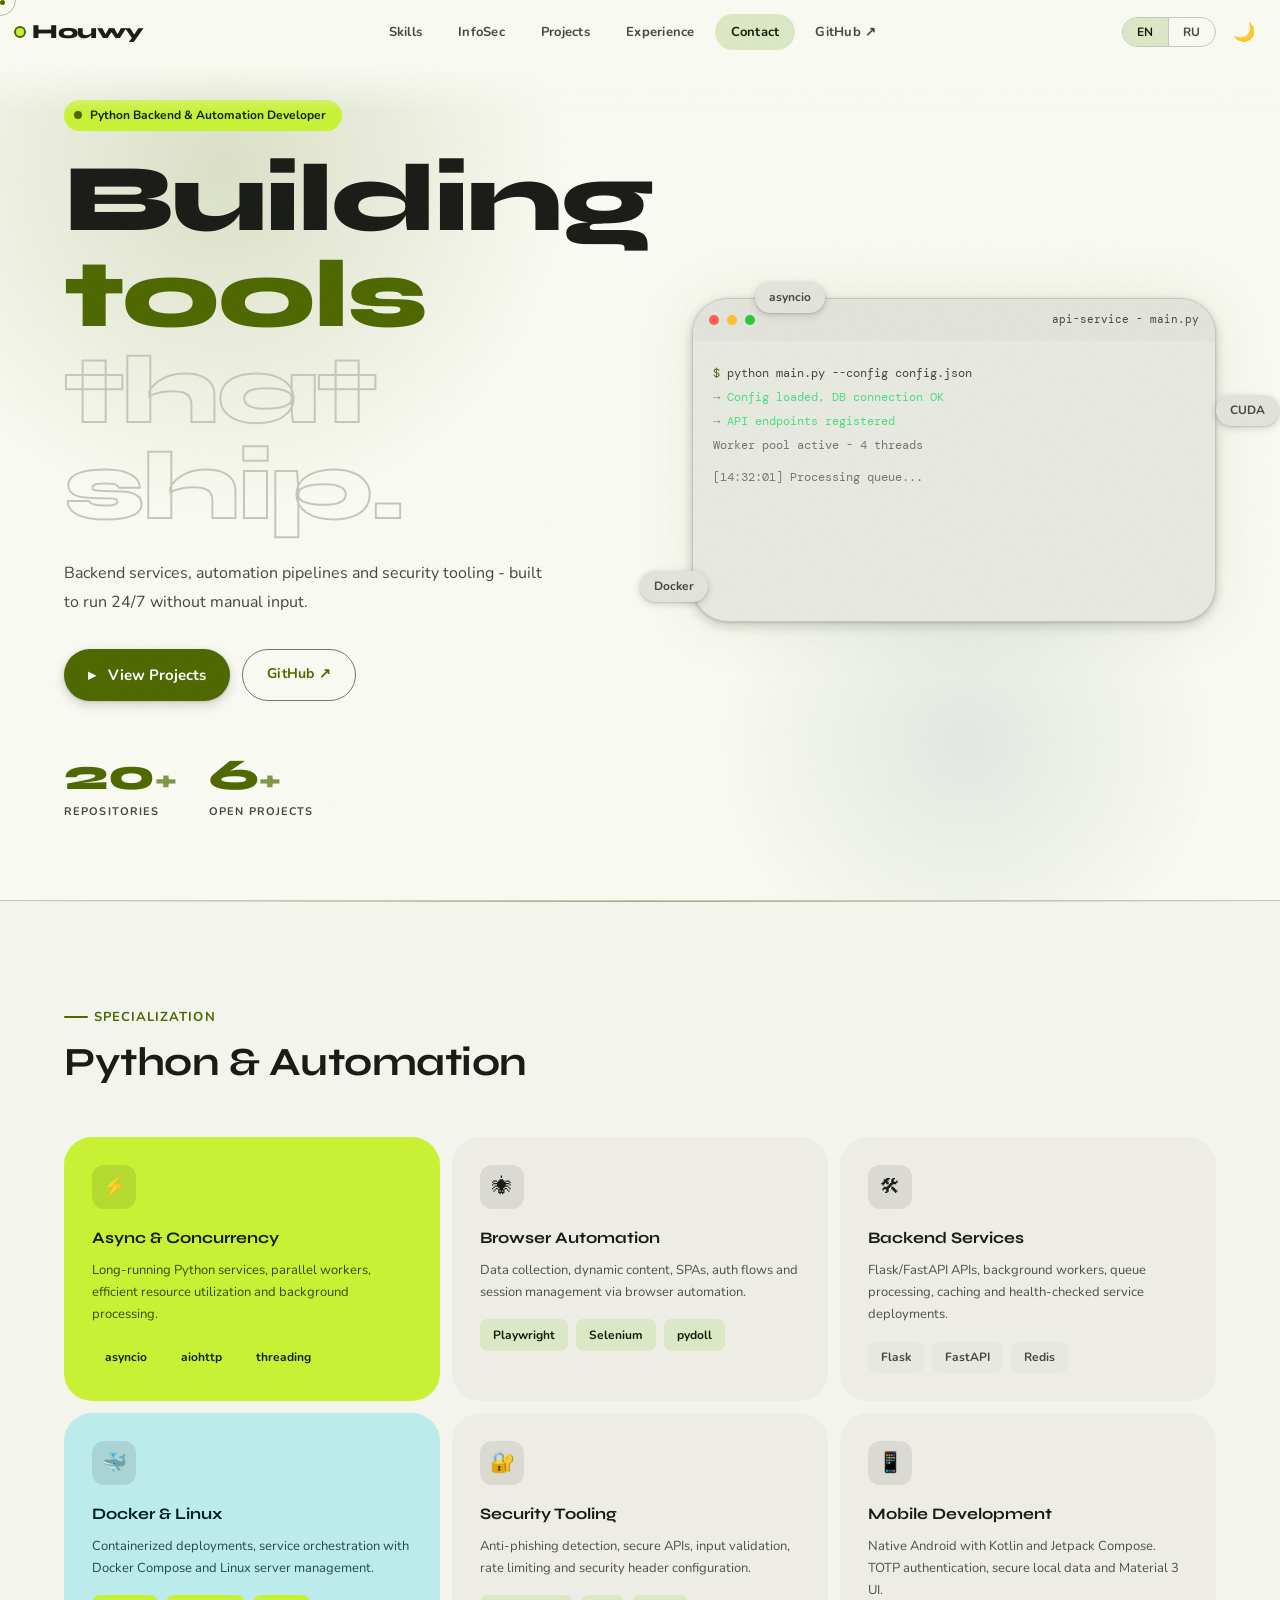
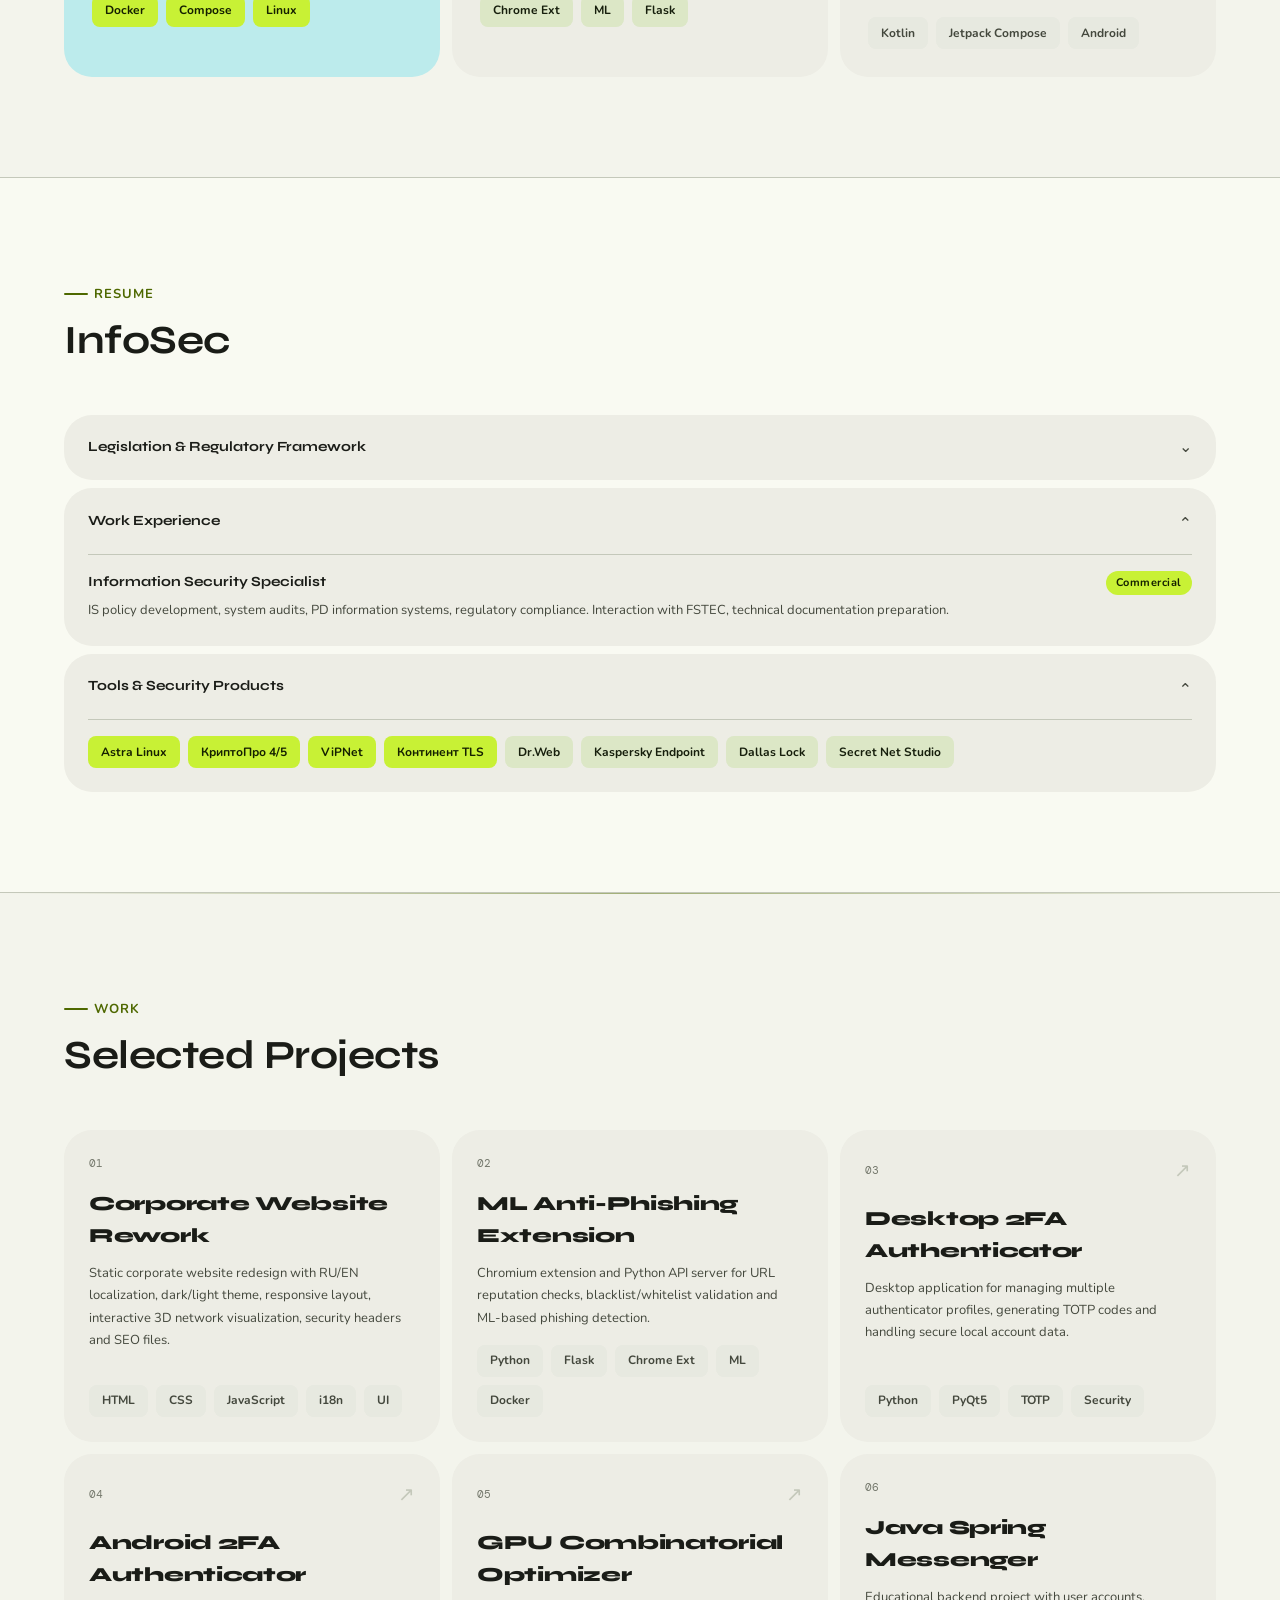
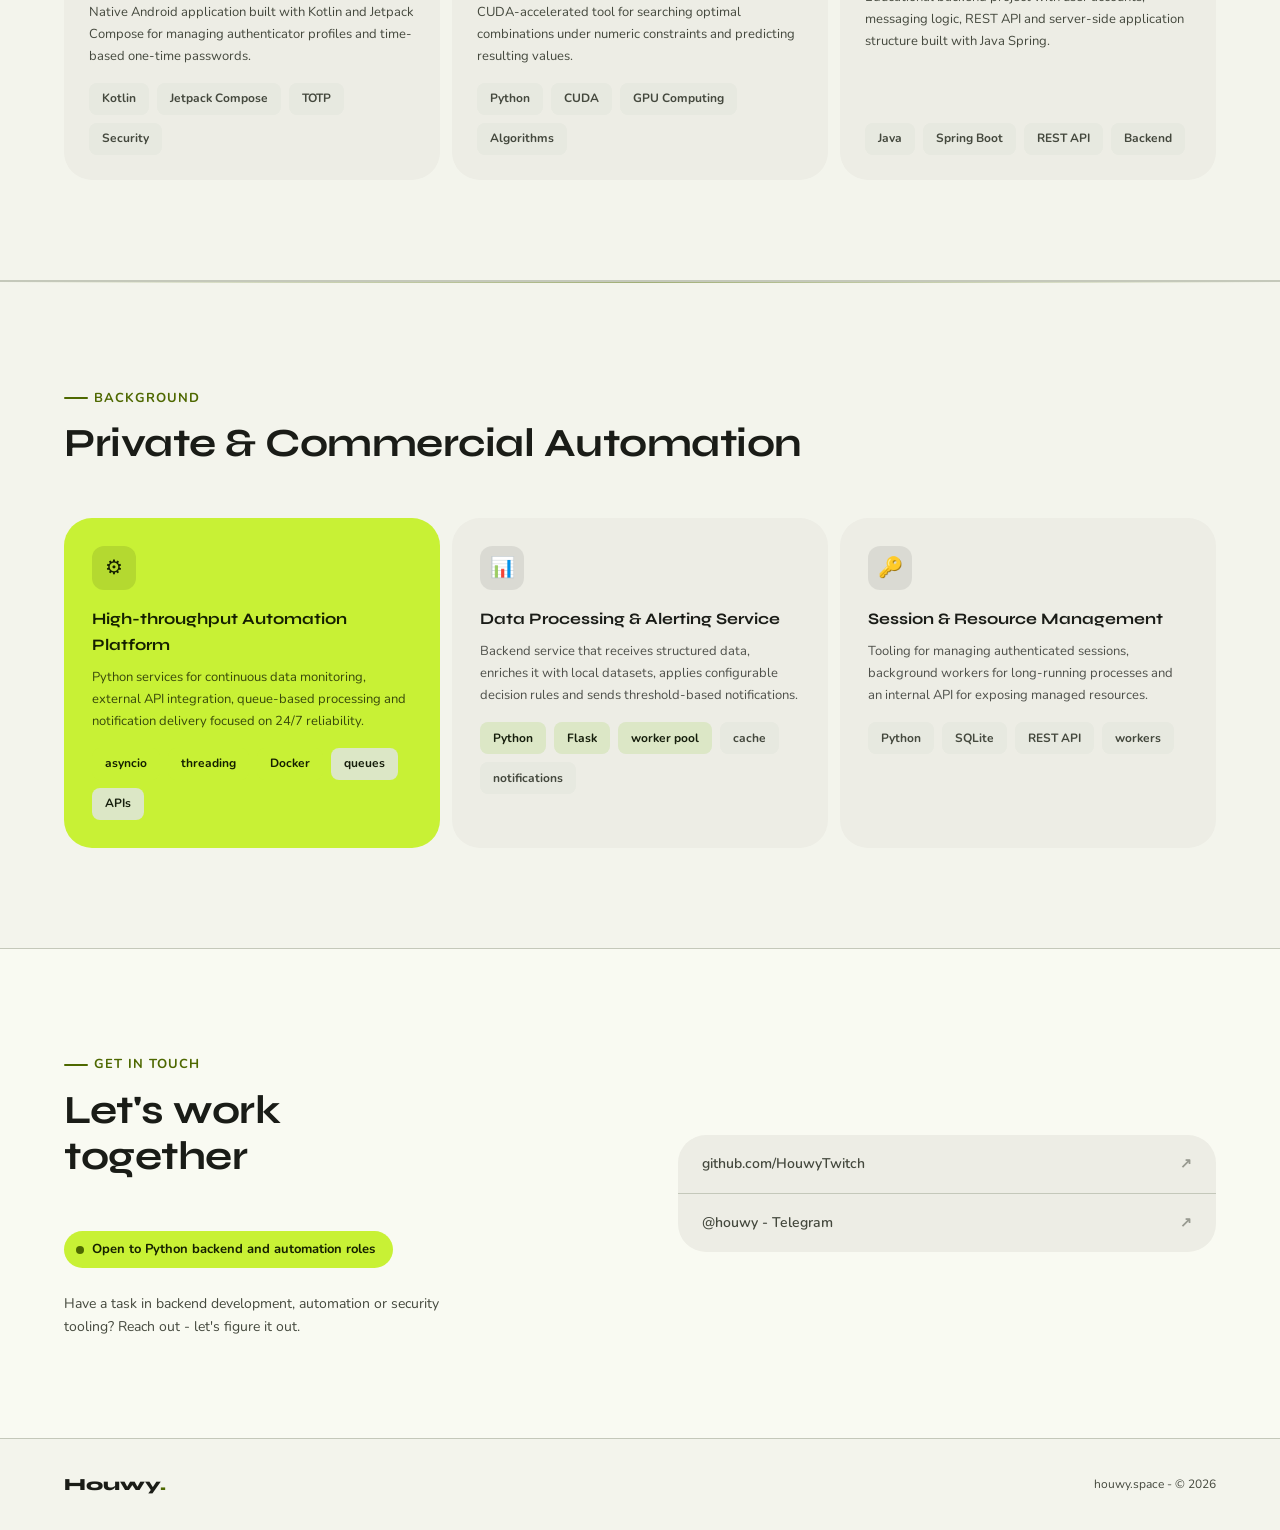
==== commit 14188d38: "Refactor portfolio: clean up projects and rebrand for general hiring - Remove all marketplace automa" ====
--- a/index.html
+++ b/index.html
@@ -20,10 +20,11 @@
   </a>
 
   <ul class="top-bar-nav">
-    <li><a href="#skills"   data-i18n="nav.skills">Skills</a></li>
-    <li><a href="#infosec"  data-i18n="nav.infosec">InfoSec</a></li>
-    <li><a href="#projects" data-i18n="nav.projects">Projects</a></li>
-    <li><a href="#contact"  data-i18n="nav.contact">Contact</a></li>
+    <li><a href="#skills"      data-i18n="nav.skills">Skills</a></li>
+    <li><a href="#infosec"     data-i18n="nav.infosec">InfoSec</a></li>
+    <li><a href="#projects"    data-i18n="nav.projects">Projects</a></li>
+    <li><a href="#experience"  data-i18n="nav.experience">Experience</a></li>
+    <li><a href="#contact"     data-i18n="nav.contact">Contact</a></li>
     <li><a href="https://github.com/HouwyTwitch" target="_blank">GitHub ↗</a></li>
   </ul>
 
@@ -40,10 +41,11 @@
 </header>
 
 <nav class="nav-sheet" id="navSheet">
-  <a href="#skills"   data-i18n="nav.skills">Skills</a>
-  <a href="#infosec"  data-i18n="nav.infosec">InfoSec</a>
-  <a href="#projects" data-i18n="nav.projects">Projects</a>
-  <a href="#contact"  data-i18n="nav.contact">Contact</a>
+  <a href="#skills"      data-i18n="nav.skills">Skills</a>
+  <a href="#infosec"     data-i18n="nav.infosec">InfoSec</a>
+  <a href="#projects"    data-i18n="nav.projects">Projects</a>
+  <a href="#experience"  data-i18n="nav.experience">Experience</a>
+  <a href="#contact"     data-i18n="nav.contact">Contact</a>
   <a href="https://github.com/HouwyTwitch" target="_blank">GitHub ↗</a>
 </nav>
 
@@ -52,7 +54,7 @@
   <div class="hero-left">
     <div class="hero-eyebrow">
       <span class="dot"></span>
-      <span data-i18n="hero.eyebrow">Python Dev · InfoSec Specialist</span>
+      <span data-i18n="hero.eyebrow">Python Backend & Automation Developer</span>
     </div>
 
     <div class="hero-title display-lg">
@@ -62,7 +64,7 @@
     </div>
 
     <p class="hero-desc" data-i18n="hero.desc">
-      Trading automation, anti-bot bypass, and information security - tools that run 24/7 without manual input.
+      Backend services, automation pipelines and security tooling - built to run 24/7 without manual input.
     </p>
 
     <div class="hero-ctas">
@@ -79,15 +81,15 @@
         <div class="hero-stat-label" data-i18n="hero.stat1">Repositories</div>
       </div>
       <div class="hero-stat">
-        <div class="hero-stat-num" id="stat2">3<span>×</span></div>
-        <div class="hero-stat-label" data-i18n="hero.stat2">Pull Shark</div>
+        <div class="hero-stat-num" id="stat2">6<span>+</span></div>
+        <div class="hero-stat-label" data-i18n="hero.stat2">Open Projects</div>
       </div>
     </div>
   </div>
 
   <div class="hero-visual">
     <div class="hero-chip c1">asyncio</div>
-    <div class="hero-chip c2">Steam API</div>
+    <div class="hero-chip c2">Docker</div>
     <div class="hero-chip c3">CUDA</div>
 
     <div class="hero-card">
@@ -95,7 +97,7 @@
         <span class="hero-card-dot r"></span>
         <span class="hero-card-dot y"></span>
         <span class="hero-card-dot g"></span>
-        <span class="hero-card-title">csfloat-bot - main.py</span>
+        <span class="hero-card-title">api-service - main.py</span>
       </div>
       <div class="hero-card-body mono" id="termOut"></div>
     </div>
@@ -112,7 +114,7 @@
       <div class="skill-card">
         <div class="skill-icon">⚡</div>
         <div class="skill-title" data-i18n="skill1.title">Async &amp; Concurrency</div>
-        <p class="skill-desc" data-i18n="skill1.desc">High-throughput async solutions. Trading bots, parallel tasks, efficient resource utilization.</p>
+        <p class="skill-desc" data-i18n="skill1.desc">Long-running Python services, parallel workers, efficient resource utilization and background processing.</p>
         <div class="chips-row">
           <span class="chip filled">asyncio</span>
           <span class="chip filled">aiohttp</span>
@@ -121,8 +123,8 @@
       </div>
       <div class="skill-card">
         <div class="skill-icon">🕷</div>
-        <div class="skill-title" data-i18n="skill2.title">Scraping &amp; Browser Automation</div>
-        <p class="skill-desc" data-i18n="skill2.desc">Data collection at any scale. Dynamic content, SPAs, auth flows and session management.</p>
+        <div class="skill-title" data-i18n="skill2.title">Browser Automation</div>
+        <p class="skill-desc" data-i18n="skill2.desc">Data collection, dynamic content, SPAs, auth flows and session management via browser automation.</p>
         <div class="chips-row">
           <span class="chip secondary">Playwright</span>
           <span class="chip secondary">Selenium</span>
@@ -130,39 +132,39 @@
         </div>
       </div>
       <div class="skill-card">
-        <div class="skill-icon">🛡</div>
-        <div class="skill-title" data-i18n="skill3.title">Anti-Bot Bypass</div>
-        <p class="skill-desc" data-i18n="skill3.desc">Deep knowledge of TLS fingerprinting, behavioral analysis, canvas/WebGL evasion.</p>
-        <div class="chips-row">
-          <span class="chip surface">primp</span>
-          <span class="chip surface">curl_cffi</span>
-          <span class="chip surface">JA3/JA4</span>
-        </div>
-      </div>
-      <div class="skill-card">
-        <div class="skill-icon">🌐</div>
-        <div class="skill-title" data-i18n="skill4.title">Proxy Infrastructure</div>
-        <p class="skill-desc" data-i18n="skill4.desc">Pool management, rotation, load balancing. HTTP/SOCKS5, residential and datacenter proxies.</p>
-        <div class="chips-row">
-          <span class="chip filled">SOCKS5</span>
-          <span class="chip filled">Rotation</span>
-          <span class="chip filled">Pools</span>
-        </div>
-      </div>
-      <div class="skill-card">
-        <div class="skill-icon">🤖</div>
-        <div class="skill-title" data-i18n="skill5.title">API Integration &amp; Bots</div>
-        <p class="skill-desc" data-i18n="skill5.desc">Steam, CS2 marketplaces, exchange APIs. Full trading automation - no browser required.</p>
-        <div class="chips-row">
-          <span class="chip secondary">Steam API</span>
-          <span class="chip secondary">CSFloat</span>
-          <span class="chip secondary">Buff.market</span>
+        <div class="skill-icon">🛠</div>
+        <div class="skill-title" data-i18n="skill3.title">Backend Services</div>
+        <p class="skill-desc" data-i18n="skill3.desc">Flask/FastAPI APIs, background workers, queue processing, caching and health-checked service deployments.</p>
+        <div class="chips-row">
+          <span class="chip surface">Flask</span>
+          <span class="chip surface">FastAPI</span>
+          <span class="chip surface">Redis</span>
+        </div>
+      </div>
+      <div class="skill-card">
+        <div class="skill-icon">🐳</div>
+        <div class="skill-title" data-i18n="skill4.title">Docker &amp; Linux</div>
+        <p class="skill-desc" data-i18n="skill4.desc">Containerized deployments, service orchestration with Docker Compose and Linux server management.</p>
+        <div class="chips-row">
+          <span class="chip filled">Docker</span>
+          <span class="chip filled">Compose</span>
+          <span class="chip filled">Linux</span>
+        </div>
+      </div>
+      <div class="skill-card">
+        <div class="skill-icon">🔐</div>
+        <div class="skill-title" data-i18n="skill5.title">Security Tooling</div>
+        <p class="skill-desc" data-i18n="skill5.desc">Anti-phishing detection, secure APIs, input validation, rate limiting and security header configuration.</p>
+        <div class="chips-row">
+          <span class="chip secondary">Chrome Ext</span>
+          <span class="chip secondary">ML</span>
+          <span class="chip secondary">Flask</span>
         </div>
       </div>
       <div class="skill-card">
         <div class="skill-icon">📱</div>
         <div class="skill-title" data-i18n="skill6.title">Mobile Development</div>
-        <p class="skill-desc" data-i18n="skill6.desc">Native Android in Kotlin. Modern SDA - a full Steam Guard reimplementation from scratch.</p>
+        <p class="skill-desc" data-i18n="skill6.desc">Native Android with Kotlin and Jetpack Compose. TOTP authentication, secure local data and Material 3 UI.</p>
         <div class="chips-row">
           <span class="chip surface">Kotlin</span>
           <span class="chip surface">Jetpack Compose</span>
@@ -191,7 +193,7 @@
             <div><div class="infosec-item-name">ФЗ № 149-ФЗ / 152-ФЗ / 187-ФЗ</div><div class="infosec-item-desc" data-i18n="legis.1">Information protection, personal data processing, critical information infrastructure security</div></div>
             <div><div class="infosec-item-name">ФСТЭК Orders 17 / 21 / 239 / 31</div><div class="infosec-item-desc" data-i18n="legis.2">GIS protection requirements, PD security measures, significant KII objects, industrial ACS</div></div>
             <div><div class="infosec-item-name">ФЗ № 63-ФЗ / 98-ФЗ</div><div class="infosec-item-desc" data-i18n="legis.3">Electronic signatures and commercial secrets legislation</div></div>
-            <div><div class="infosec-item-name">ПП № 1119 / 127</div><div class="infosec-item-desc" data-i18n="legis.4">PD protection levels (УЗ 1–4), KII categorization criteria</div></div>
+            <div><div class="infosec-item-name">ПП № 1119 / 127</div><div class="infosec-item-desc" data-i18n="legis.4">PD protection levels (УЗ 1-4), KII categorization criteria</div></div>
             <div><div class="infosec-item-name">ФСБ № 378 / 66 / 796</div><div class="infosec-item-desc" data-i18n="legis.5">SKZI requirements, electronic signature means and certification centers</div></div>
             <div><div class="infosec-item-name">ГОСТ Р 57580.1 / .2</div><div class="infosec-item-desc" data-i18n="legis.6">Financial organization security - baseline controls and CBR conformity assessment</div></div>
             <div><div class="infosec-item-name">ISO/IEC 27001 / 27002</div><div class="infosec-item-desc" data-i18n="legis.7">International ISMS standards</div></div>
@@ -249,48 +251,88 @@
     <h2 class="section-title headline-lg reveal" data-i18n="projects.title">Selected Projects</h2>
 
     <div class="projects-grid">
-      <a class="project-card reveal reveal-delay-1" href="projects/modern-sda.html">
-        <div class="pc-header"><span class="pc-num mono">01</span><span class="pc-arrow">↗</span></div>
-        <div class="pc-name" data-i18n="proj1.name">Modern SDA</div>
-        <p class="pc-desc" data-i18n="proj1.desc">A modern PyQt5 Steam Desktop Authenticator - multi-account, live TOTP codes, all confirmation types, proxy support.</p>
-        <div class="chips-row"><span class="chip surface">Python</span><span class="chip surface">PyQt5</span><span class="chip surface">Steam API</span></div>
+      <div class="project-card reveal reveal-delay-1">
+        <div class="pc-header"><span class="pc-num mono">01</span></div>
+        <div class="pc-name" data-i18n="proj1.name">Corporate Website Rework</div>
+        <p class="pc-desc" data-i18n="proj1.desc">Static corporate website redesign with RU/EN localization, dark/light theme, responsive layout, interactive 3D network visualization, security headers and SEO files.</p>
+        <div class="chips-row"><span class="chip surface">HTML</span><span class="chip surface">CSS</span><span class="chip surface">JavaScript</span><span class="chip surface">i18n</span><span class="chip surface">UI</span></div>
+      </div>
+      <div class="project-card reveal reveal-delay-2">
+        <div class="pc-header"><span class="pc-num mono">02</span></div>
+        <div class="pc-name" data-i18n="proj2.name">ML Anti-Phishing Extension</div>
+        <p class="pc-desc" data-i18n="proj2.desc">Chromium extension and Python API server for URL reputation checks, blacklist/whitelist validation and ML-based phishing detection.</p>
+        <div class="chips-row"><span class="chip surface">Python</span><span class="chip surface">Flask</span><span class="chip surface">Chrome Ext</span><span class="chip surface">ML</span><span class="chip surface">Docker</span></div>
+      </div>
+      <a class="project-card reveal reveal-delay-3" href="projects/modern-sda.html">
+        <div class="pc-header"><span class="pc-num mono">03</span><span class="pc-arrow">↗</span></div>
+        <div class="pc-name" data-i18n="proj3.name">Desktop 2FA Authenticator</div>
+        <p class="pc-desc" data-i18n="proj3.desc">Desktop application for managing multiple authenticator profiles, generating TOTP codes and handling secure local account data.</p>
+        <div class="chips-row"><span class="chip surface">Python</span><span class="chip surface">PyQt5</span><span class="chip surface">TOTP</span><span class="chip surface">Security</span></div>
       </a>
-      <a class="project-card reveal reveal-delay-2" href="projects/csfloat-bot.html">
-        <div class="pc-header"><span class="pc-num mono">02</span><span class="pc-arrow">↗</span></div>
-        <div class="pc-name" data-i18n="proj2.name">CSFloat Auto Bot</div>
-        <p class="pc-desc" data-i18n="proj2.desc">Async Python bot automating the full CS2 seller flow on CSFloat - sale detection to Steam Guard confirm, no browser needed.</p>
-        <div class="chips-row"><span class="chip surface">Python</span><span class="chip surface">asyncio</span><span class="chip surface">CSFloat API</span></div>
+      <a class="project-card reveal reveal-delay-1" href="projects/modern-sda-android.html">
+        <div class="pc-header"><span class="pc-num mono">04</span><span class="pc-arrow">↗</span></div>
+        <div class="pc-name" data-i18n="proj4.name">Android 2FA Authenticator</div>
+        <p class="pc-desc" data-i18n="proj4.desc">Native Android application built with Kotlin and Jetpack Compose for managing authenticator profiles and time-based one-time passwords.</p>
+        <div class="chips-row"><span class="chip surface">Kotlin</span><span class="chip surface">Jetpack Compose</span><span class="chip surface">TOTP</span><span class="chip surface">Security</span></div>
       </a>
-      <a class="project-card reveal reveal-delay-3" href="projects/modern-sda-android.html">
-        <div class="pc-header"><span class="pc-num mono">03</span><span class="pc-arrow">↗</span></div>
-        <div class="pc-name" data-i18n="proj3.name">Modern SDA Android</div>
-        <p class="pc-desc" data-i18n="proj3.desc">Native Android Steam authenticator built with Jetpack Compose. Multi-account, TOTP, trade confirmations.</p>
-        <div class="chips-row"><span class="chip surface">Kotlin</span><span class="chip surface">Jetpack Compose</span><span class="chip surface">Steam Guard</span></div>
+      <a class="project-card reveal reveal-delay-2" href="projects/float-master.html">
+        <div class="pc-header"><span class="pc-num mono">05</span><span class="pc-arrow">↗</span></div>
+        <div class="pc-name" data-i18n="proj5.name">GPU Combinatorial Optimizer</div>
+        <p class="pc-desc" data-i18n="proj5.desc">CUDA-accelerated tool for searching optimal combinations under numeric constraints and predicting resulting values.</p>
+        <div class="chips-row"><span class="chip surface">Python</span><span class="chip surface">CUDA</span><span class="chip surface">GPU Computing</span><span class="chip surface">Algorithms</span></div>
       </a>
-      <a class="project-card reveal reveal-delay-1" href="projects/buff-trades.html">
-        <div class="pc-header"><span class="pc-num mono">04</span><span class="pc-arrow">↗</span></div>
-        <div class="pc-name" data-i18n="proj4.name">Buff.market Auto Trades</div>
-        <p class="pc-desc" data-i18n="proj4.desc">Automates item delivery on Buff.market - Steam auth, RSA-4096 encrypted session handoff, Guard confirmation.</p>
-        <div class="chips-row"><span class="chip surface">Python</span><span class="chip surface">RSA-4096</span><span class="chip surface">Buff API</span></div>
-      </a>
-      <a class="project-card reveal reveal-delay-2" href="projects/csmoney-trade.html">
-        <div class="pc-header"><span class="pc-num mono">05</span><span class="pc-arrow">↗</span></div>
-        <div class="pc-name" data-i18n="proj5.name">CS.Money Auto Trade</div>
-        <p class="pc-desc" data-i18n="proj5.desc">Replicates the CS.Money Chrome extension - polls notifications, fires trade offers and confirms them via Steam Guard.</p>
-        <div class="chips-row"><span class="chip surface">Python</span><span class="chip surface">CS.Money API</span><span class="chip surface">asyncio</span></div>
-      </a>
-      <a class="project-card reveal reveal-delay-3" href="projects/pattern-searcher.html">
-        <div class="pc-header"><span class="pc-num mono">06</span><span class="pc-arrow">↗</span></div>
-        <div class="pc-name" data-i18n="proj6.name">Pattern Searcher Bot</div>
-        <p class="pc-desc" data-i18n="proj6.desc">Real-time bot hunting CS:GO skins with specific patterns at the best prices. Continuous market monitoring.</p>
-        <div class="chips-row"><span class="chip surface">Python</span><span class="chip surface">CS:GO API</span><span class="chip surface">Pattern Analysis</span></div>
-      </a>
-      <a class="project-card reveal reveal-delay-1" href="projects/float-master.html">
-        <div class="pc-header"><span class="pc-num mono">07</span><span class="pc-arrow">↗</span></div>
-        <div class="pc-name" data-i18n="proj7.name">CSGOFloatMaster</div>
-        <p class="pc-desc" data-i18n="proj7.desc">GPU-accelerated CUDA tool that finds optimal CS:GO trade-up combinations with a predictable float result.</p>
-        <div class="chips-row"><span class="chip surface">Python</span><span class="chip surface">CUDA</span><span class="chip surface">GPU Computing</span></div>
-      </a>
+      <div class="project-card reveal reveal-delay-3">
+        <div class="pc-header"><span class="pc-num mono">06</span></div>
+        <div class="pc-name" data-i18n="proj6.name">Java Spring Messenger</div>
+        <p class="pc-desc" data-i18n="proj6.desc">Educational backend project with user accounts, messaging logic, REST API and server-side application structure built with Java Spring.</p>
+        <div class="chips-row"><span class="chip surface">Java</span><span class="chip surface">Spring Boot</span><span class="chip surface">REST API</span><span class="chip surface">Backend</span></div>
+      </div>
+    </div>
+  </div>
+</section>
+
+<!-- PRIVATE EXPERIENCE -->
+<section id="experience" class="full-width-section">
+  <div class="section">
+    <div class="section-eyebrow reveal" data-i18n="priv.eyebrow">Background</div>
+    <h2 class="section-title headline-lg reveal" data-i18n="priv.title">Private &amp; Commercial Automation</h2>
+
+    <div class="skills-grid">
+      <div class="skill-card">
+        <div class="skill-icon">⚙</div>
+        <div class="skill-title" data-i18n="priv1.title">High-throughput Automation Platform</div>
+        <p class="skill-desc" data-i18n="priv1.desc">Python services for continuous data monitoring, external API integration, queue-based processing and notification delivery focused on 24/7 reliability.</p>
+        <div class="chips-row">
+          <span class="chip filled">asyncio</span>
+          <span class="chip filled">threading</span>
+          <span class="chip filled">Docker</span>
+          <span class="chip secondary">queues</span>
+          <span class="chip secondary">APIs</span>
+        </div>
+      </div>
+      <div class="skill-card">
+        <div class="skill-icon">📊</div>
+        <div class="skill-title" data-i18n="priv2.title">Data Processing &amp; Alerting Service</div>
+        <p class="skill-desc" data-i18n="priv2.desc">Backend service that receives structured data, enriches it with local datasets, applies configurable decision rules and sends threshold-based notifications.</p>
+        <div class="chips-row">
+          <span class="chip secondary">Python</span>
+          <span class="chip secondary">Flask</span>
+          <span class="chip secondary">worker pool</span>
+          <span class="chip surface">cache</span>
+          <span class="chip surface">notifications</span>
+        </div>
+      </div>
+      <div class="skill-card">
+        <div class="skill-icon">🔑</div>
+        <div class="skill-title" data-i18n="priv3.title">Session &amp; Resource Management</div>
+        <p class="skill-desc" data-i18n="priv3.desc">Tooling for managing authenticated sessions, background workers for long-running processes and an internal API for exposing managed resources.</p>
+        <div class="chips-row">
+          <span class="chip surface">Python</span>
+          <span class="chip surface">SQLite</span>
+          <span class="chip surface">REST API</span>
+          <span class="chip surface">workers</span>
+        </div>
+      </div>
     </div>
   </div>
 </section>
@@ -304,10 +346,10 @@
         <h2 class="section-title headline-lg reveal" data-i18n="contact.title">Let's work<br>together</h2>
         <div class="avail-chip reveal">
           <span class="dot"></span>
-          <span data-i18n="contact.badge">Available for projects</span>
+          <span data-i18n="contact.badge">Open to Python backend and automation roles</span>
         </div>
         <p class="body-md reveal" style="color:var(--md-on-surface-variant);max-width:400px" data-i18n="contact.desc">
-          Have a task in automation, security, or Python development? Reach out - let's figure it out.
+          Have a task in backend development, automation or security tooling? Reach out - let's figure it out.
         </p>
       </div>
       <div class="reveal" style="align-self:center">
--- a/assets/m3.css
+++ b/assets/m3.css
@@ -182,9 +182,20 @@
   background: var(--md-surface);
   transition: background 0.35s var(--md-motion-standard), box-shadow 0.25s var(--md-motion-standard);
 }
+.top-bar::after {
+  content: '';
+  position: absolute; top: 100%; left: 0; right: 0;
+  height: 48px;
+  background: linear-gradient(to bottom, var(--md-surface), transparent);
+  pointer-events: none;
+  transition: opacity 0.35s var(--md-motion-standard);
+}
 .top-bar.scrolled {
   background: var(--md-surface-container);
   box-shadow: var(--md-elev-2);
+}
+.top-bar.scrolled::after {
+  opacity: 0;
 }
 
 .top-bar-logo {
@@ -297,7 +308,6 @@
   display: grid; grid-template-columns: 1fr 1fr; align-items: center;
   gap: 40px; padding: 80px clamp(20px,5vw,64px) 60px;
   max-width: 1400px; margin: 0 auto;
-  overflow: hidden;
 }
 
 /* Animated glow orbs behind hero */
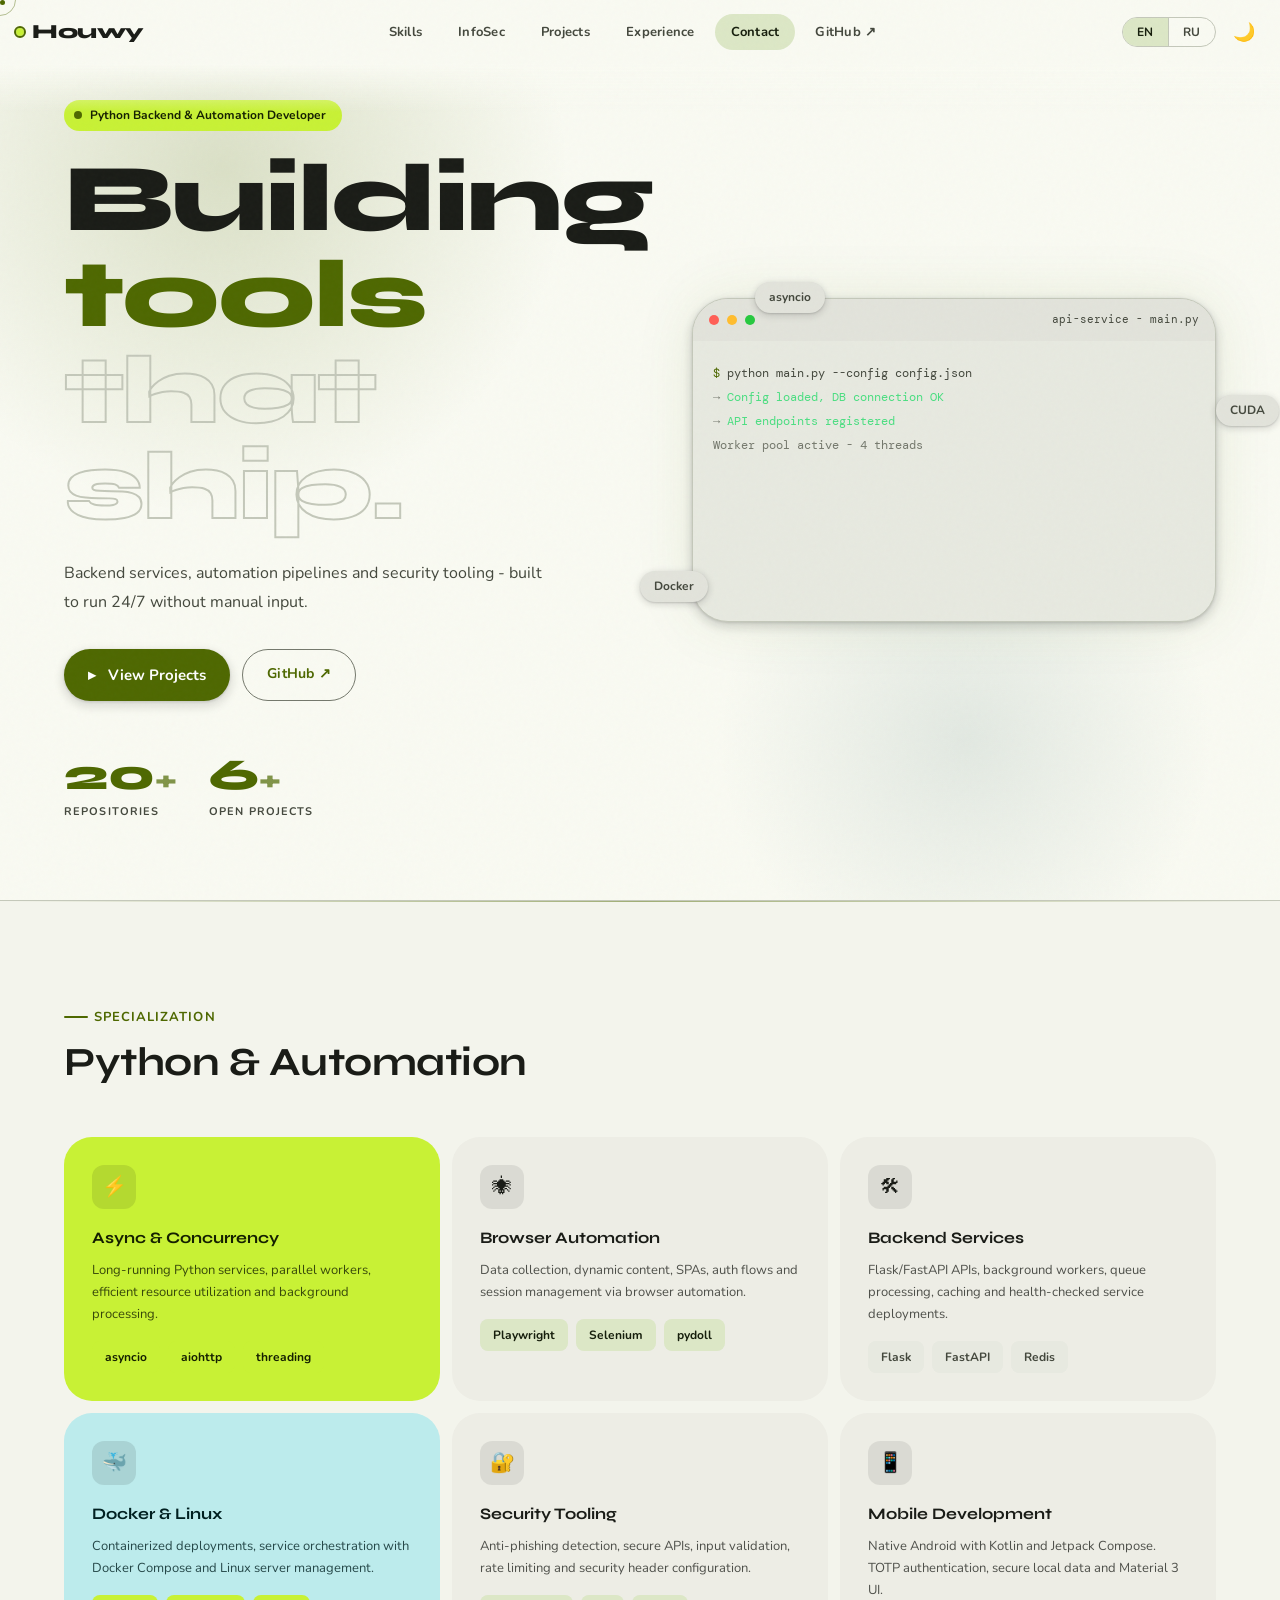
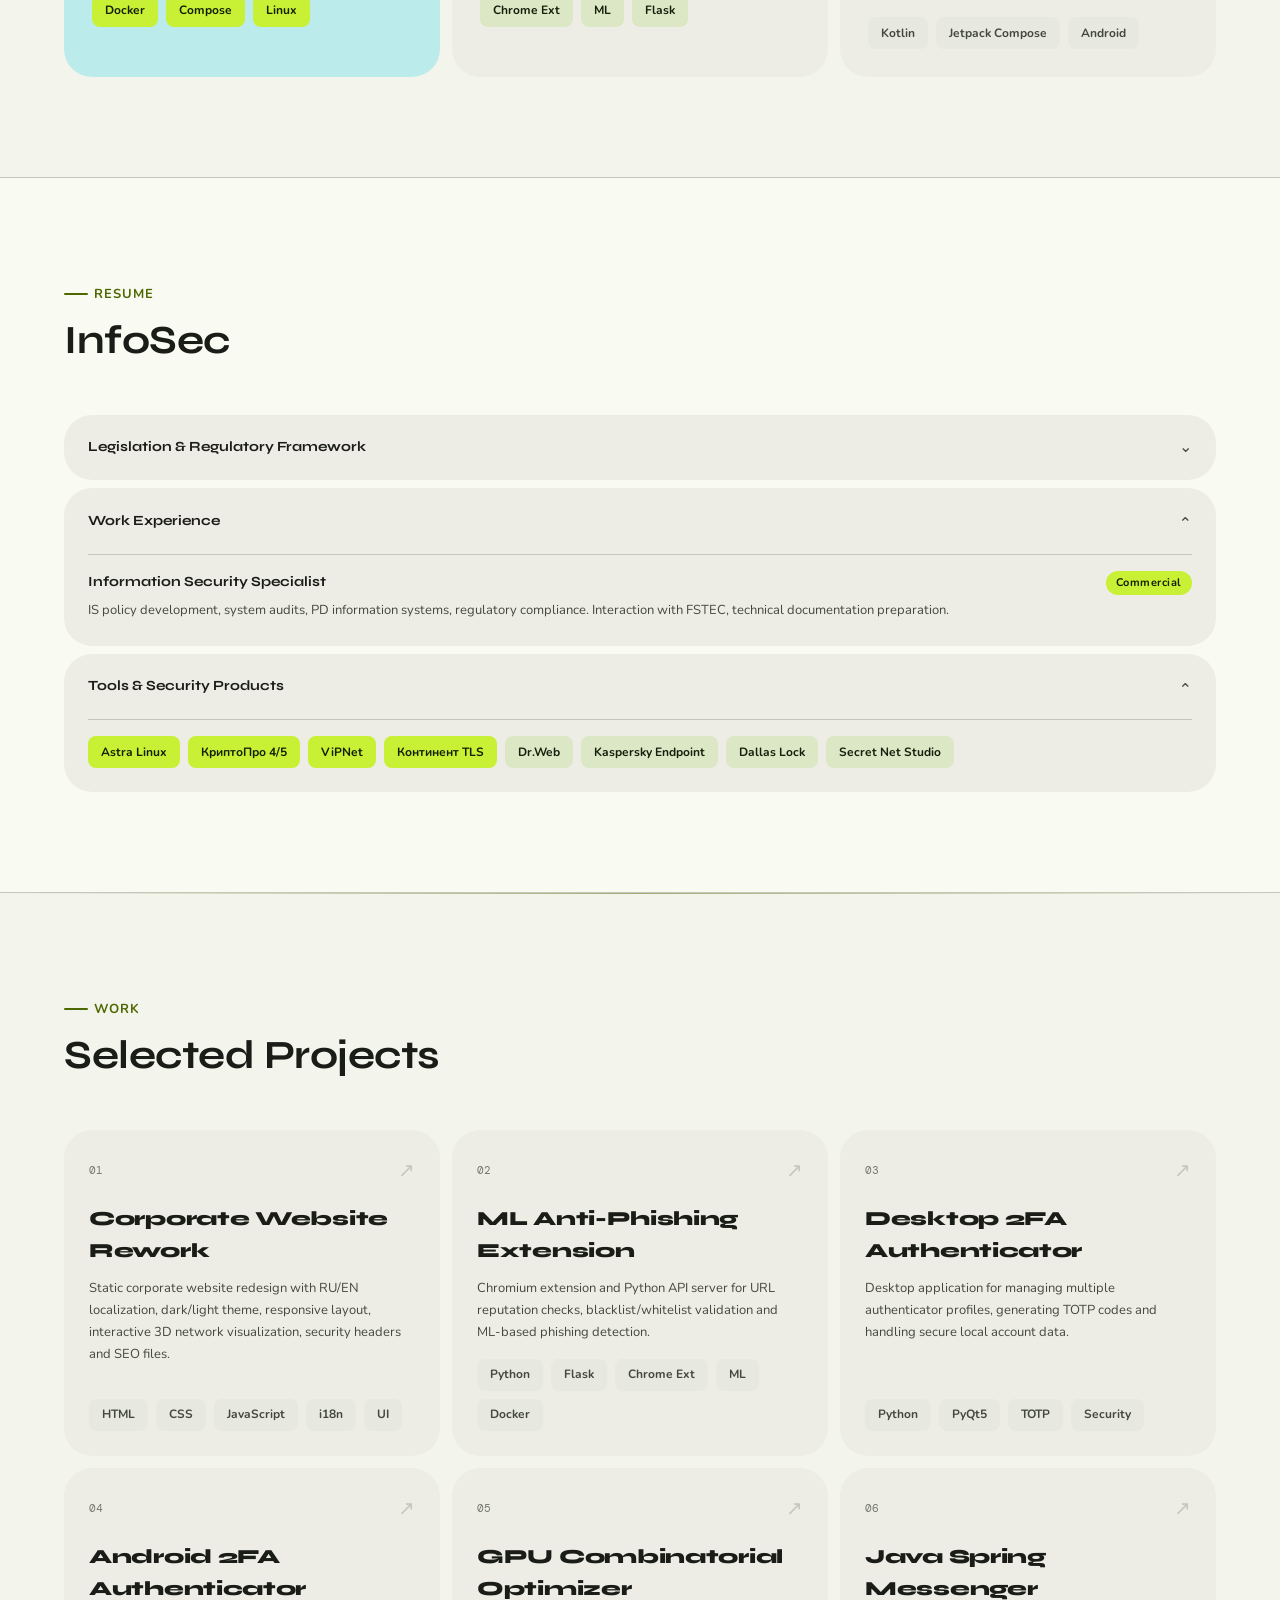
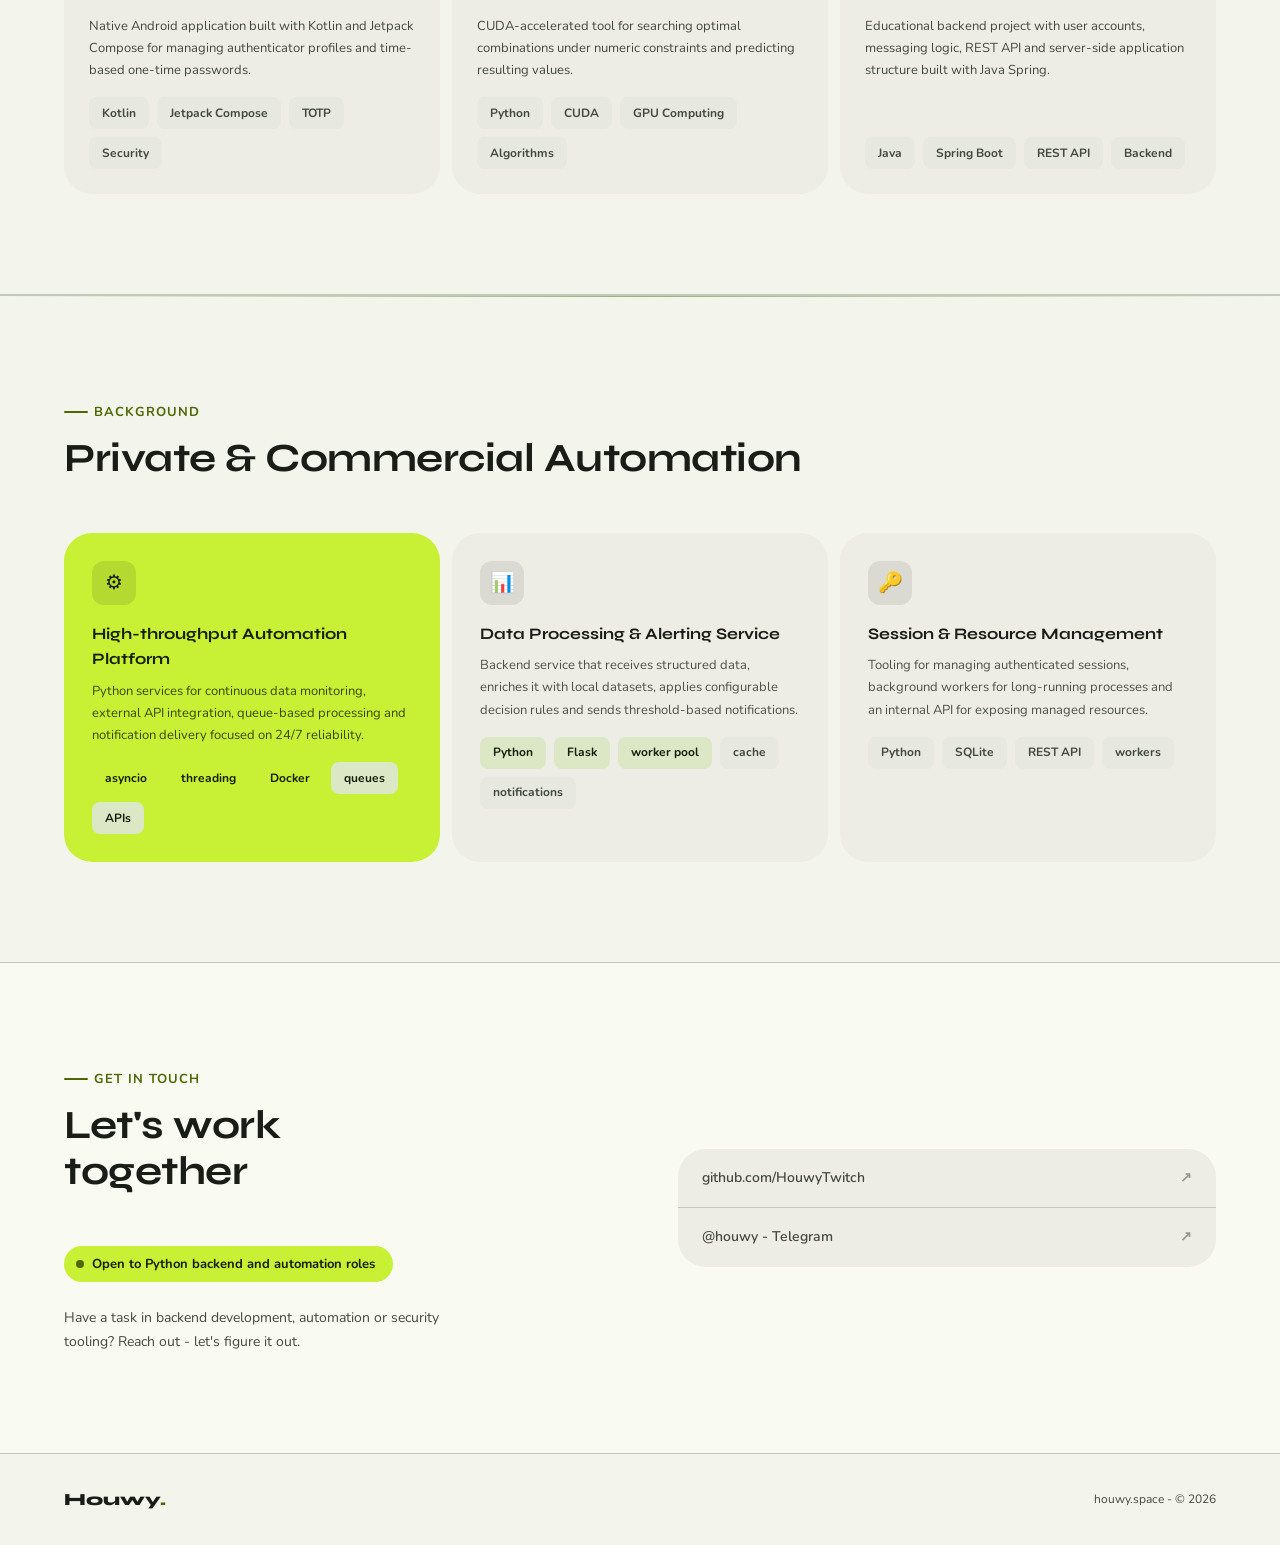
==== commit 894d5f0f: "Add project pages for MMTS, Anti-Phishing and Java Messenger - Create projects/mmts-rework.html: Cor" ====
--- a/index.html
+++ b/index.html
@@ -251,18 +251,18 @@
     <h2 class="section-title headline-lg reveal" data-i18n="projects.title">Selected Projects</h2>
 
     <div class="projects-grid">
-      <div class="project-card reveal reveal-delay-1">
-        <div class="pc-header"><span class="pc-num mono">01</span></div>
+      <a class="project-card reveal reveal-delay-1" href="projects/mmts-rework.html">
+        <div class="pc-header"><span class="pc-num mono">01</span><span class="pc-arrow">↗</span></div>
         <div class="pc-name" data-i18n="proj1.name">Corporate Website Rework</div>
         <p class="pc-desc" data-i18n="proj1.desc">Static corporate website redesign with RU/EN localization, dark/light theme, responsive layout, interactive 3D network visualization, security headers and SEO files.</p>
         <div class="chips-row"><span class="chip surface">HTML</span><span class="chip surface">CSS</span><span class="chip surface">JavaScript</span><span class="chip surface">i18n</span><span class="chip surface">UI</span></div>
-      </div>
-      <div class="project-card reveal reveal-delay-2">
-        <div class="pc-header"><span class="pc-num mono">02</span></div>
+      </a>
+      <a class="project-card reveal reveal-delay-2" href="projects/anti-phishing.html">
+        <div class="pc-header"><span class="pc-num mono">02</span><span class="pc-arrow">↗</span></div>
         <div class="pc-name" data-i18n="proj2.name">ML Anti-Phishing Extension</div>
         <p class="pc-desc" data-i18n="proj2.desc">Chromium extension and Python API server for URL reputation checks, blacklist/whitelist validation and ML-based phishing detection.</p>
         <div class="chips-row"><span class="chip surface">Python</span><span class="chip surface">Flask</span><span class="chip surface">Chrome Ext</span><span class="chip surface">ML</span><span class="chip surface">Docker</span></div>
-      </div>
+      </a>
       <a class="project-card reveal reveal-delay-3" href="projects/modern-sda.html">
         <div class="pc-header"><span class="pc-num mono">03</span><span class="pc-arrow">↗</span></div>
         <div class="pc-name" data-i18n="proj3.name">Desktop 2FA Authenticator</div>
@@ -281,12 +281,12 @@
         <p class="pc-desc" data-i18n="proj5.desc">CUDA-accelerated tool for searching optimal combinations under numeric constraints and predicting resulting values.</p>
         <div class="chips-row"><span class="chip surface">Python</span><span class="chip surface">CUDA</span><span class="chip surface">GPU Computing</span><span class="chip surface">Algorithms</span></div>
       </a>
-      <div class="project-card reveal reveal-delay-3">
-        <div class="pc-header"><span class="pc-num mono">06</span></div>
+      <a class="project-card reveal reveal-delay-3" href="projects/java-messenger.html">
+        <div class="pc-header"><span class="pc-num mono">06</span><span class="pc-arrow">↗</span></div>
         <div class="pc-name" data-i18n="proj6.name">Java Spring Messenger</div>
         <p class="pc-desc" data-i18n="proj6.desc">Educational backend project with user accounts, messaging logic, REST API and server-side application structure built with Java Spring.</p>
         <div class="chips-row"><span class="chip surface">Java</span><span class="chip surface">Spring Boot</span><span class="chip surface">REST API</span><span class="chip surface">Backend</span></div>
-      </div>
+      </a>
     </div>
   </div>
 </section>
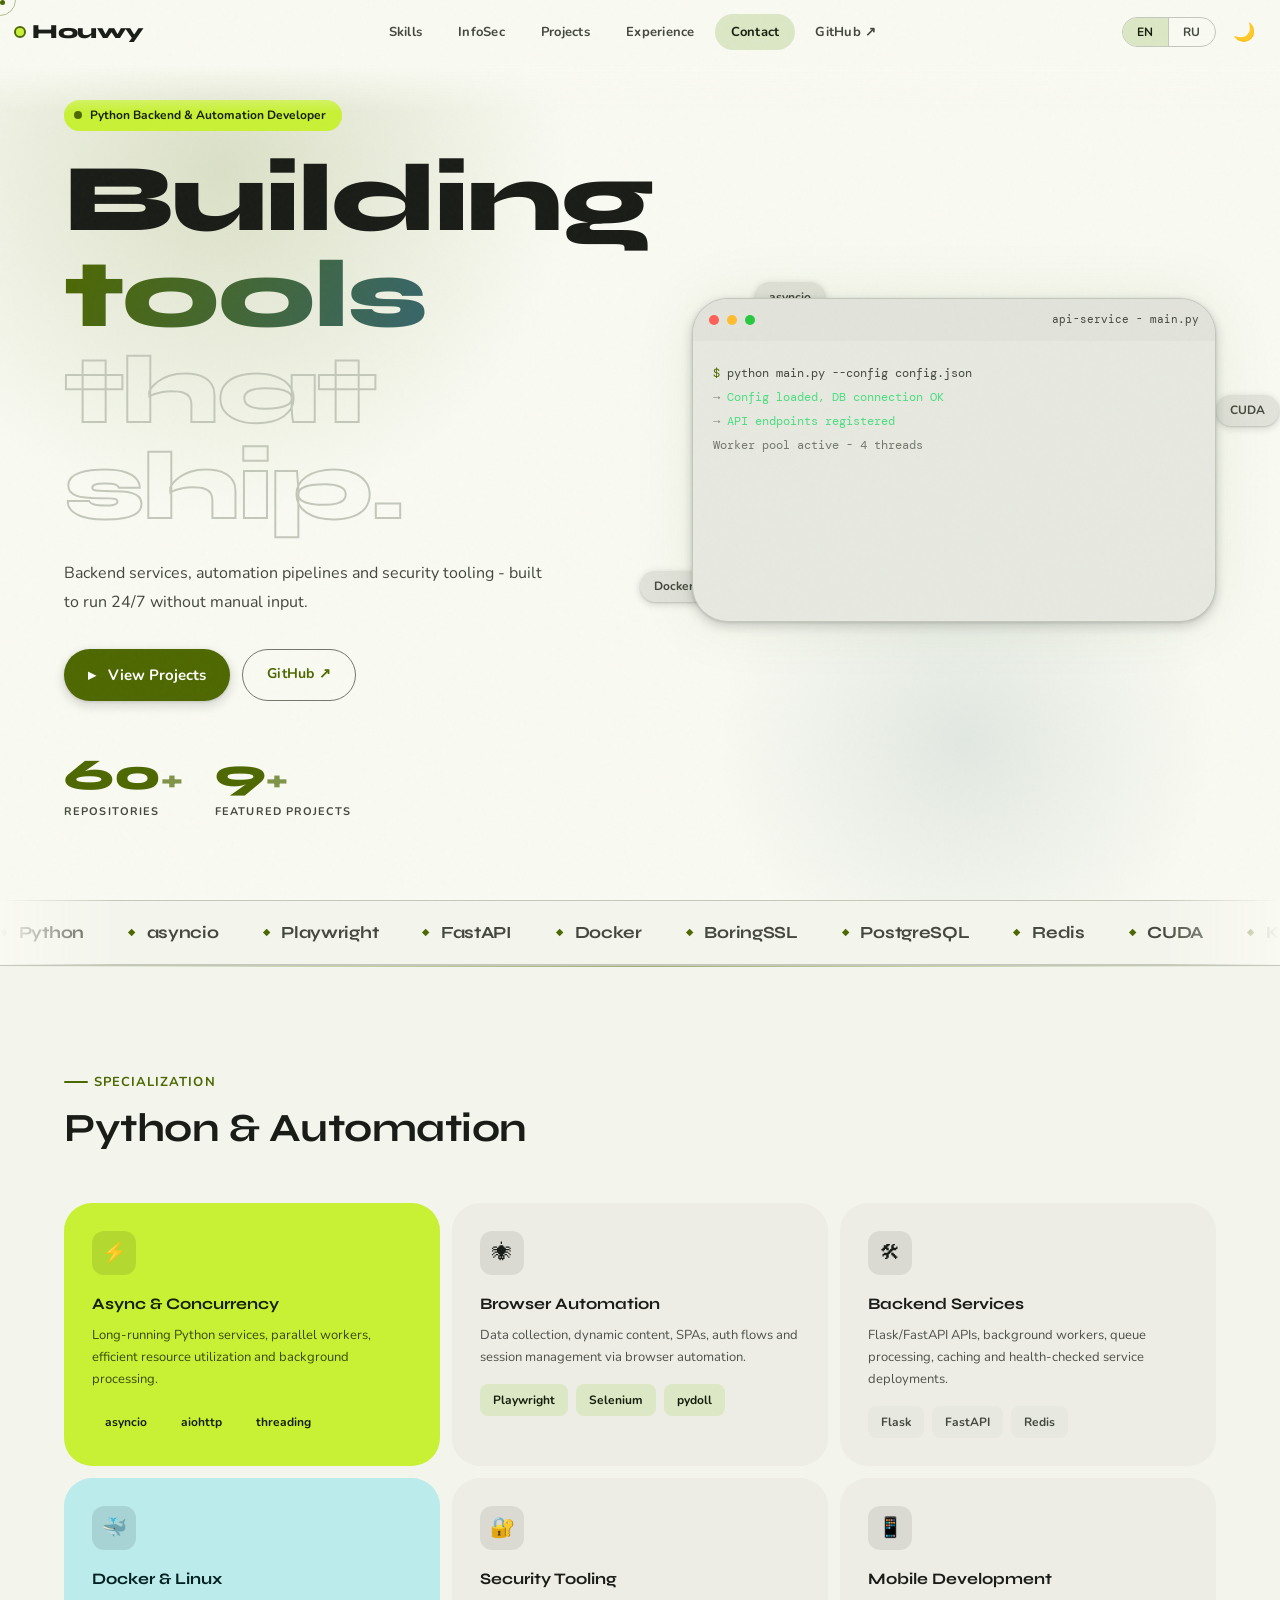
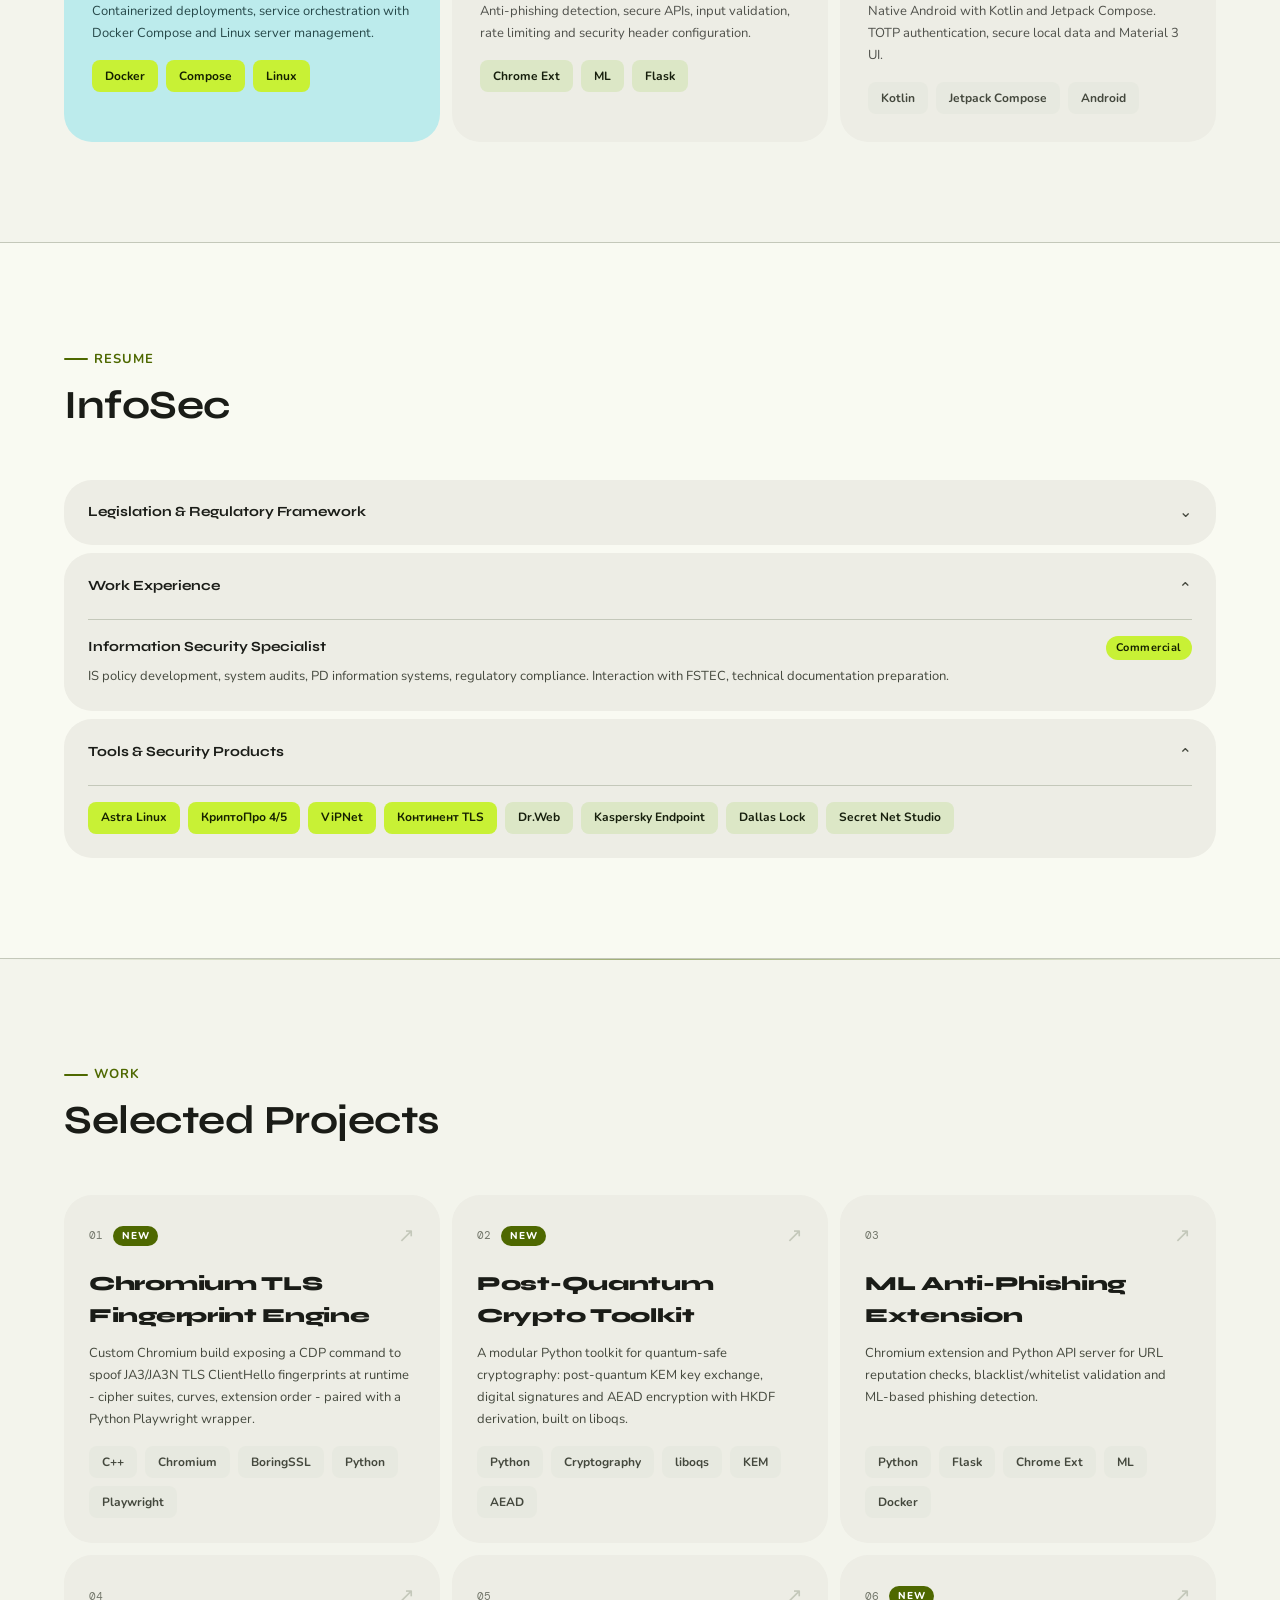
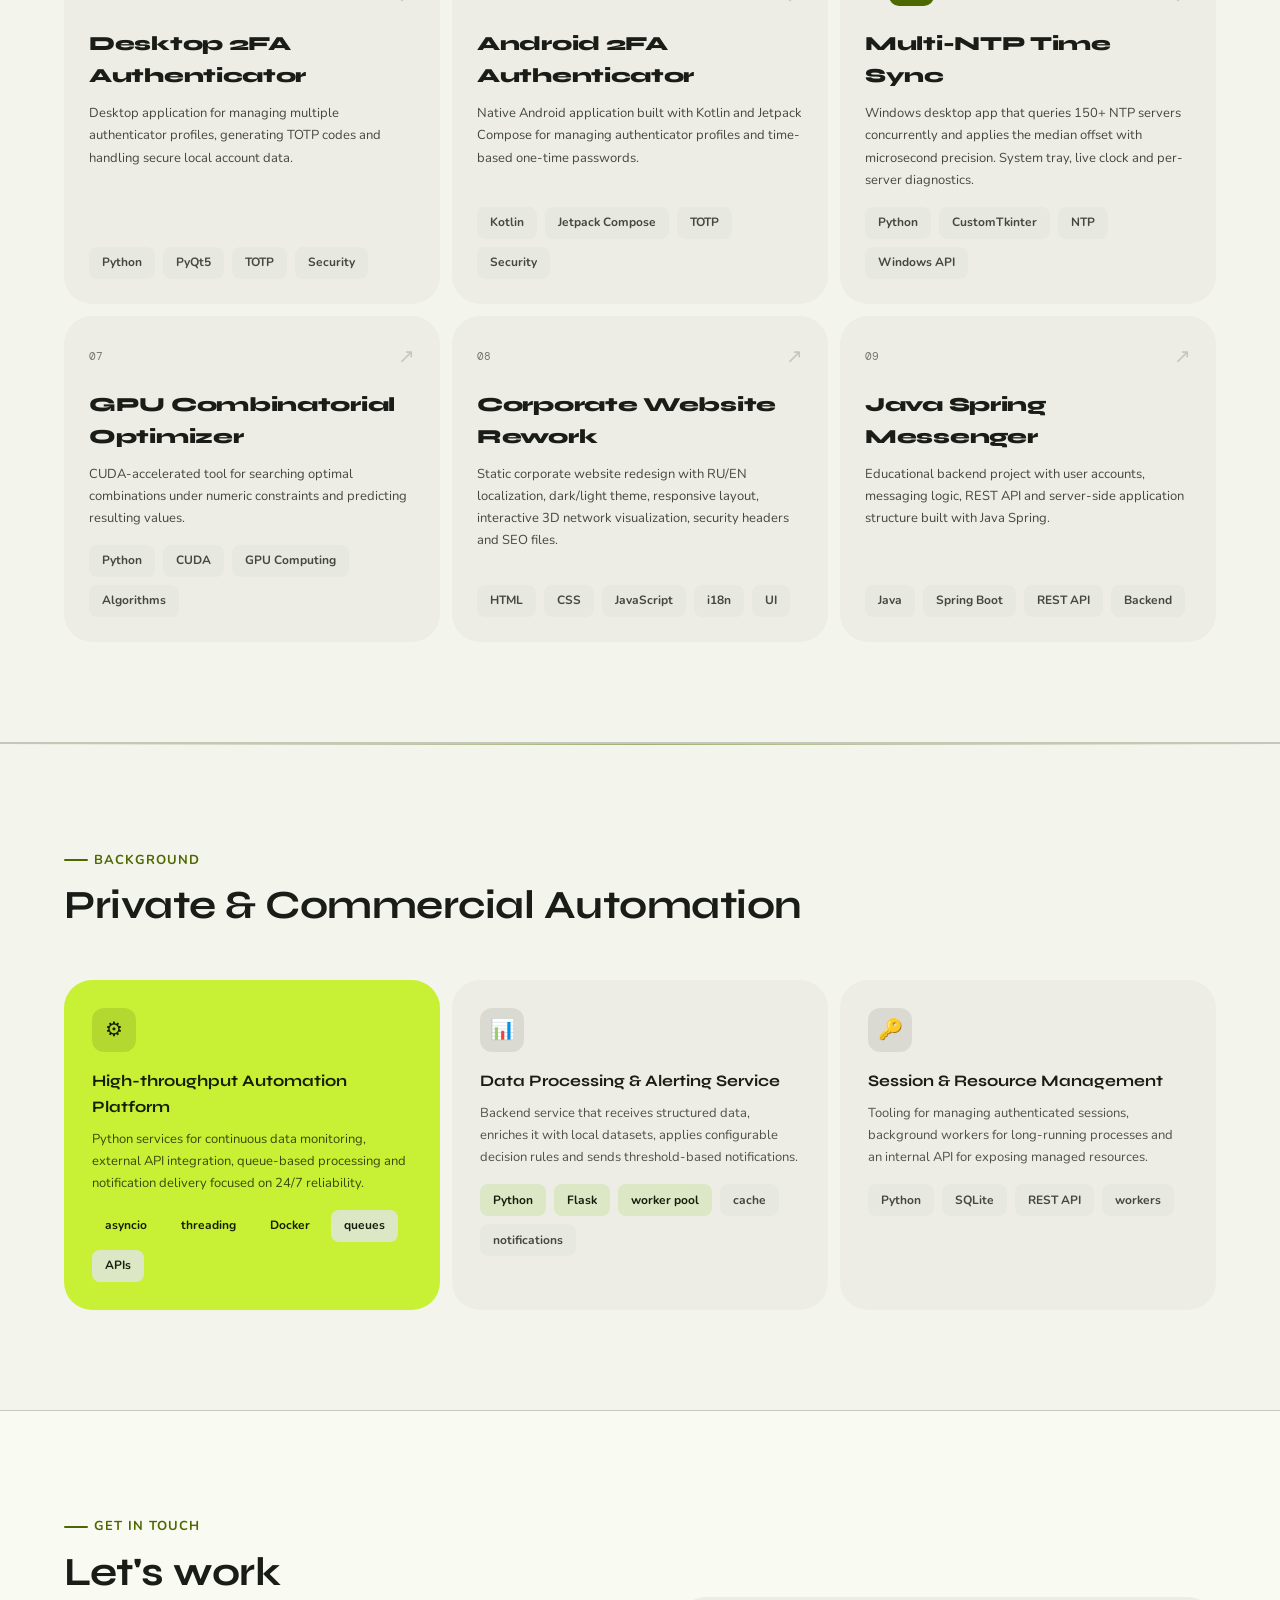
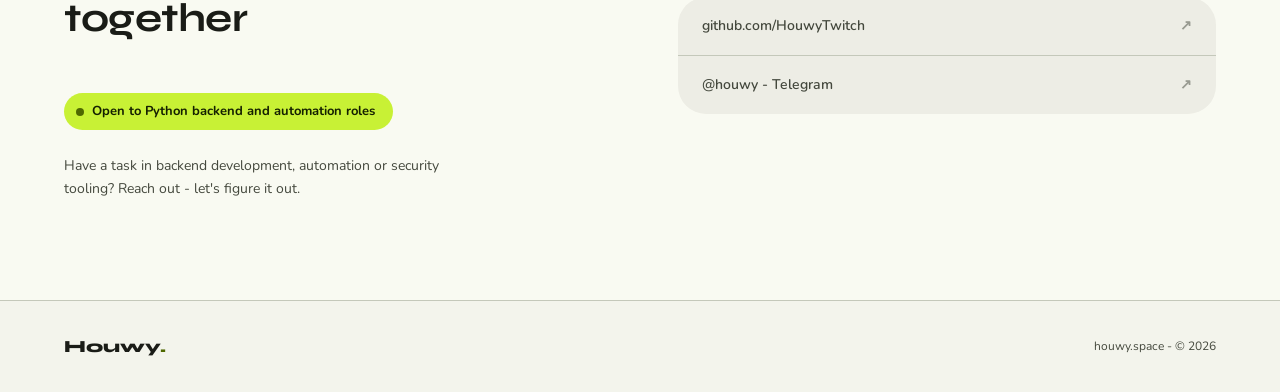
==== commit 32a4fc21: "Polish site interactions and feature new flagship projects Animation / "finished" pass: - Scroll pro" ====
--- a/index.html
+++ b/index.html
@@ -9,6 +9,7 @@
 <link rel="stylesheet" href="assets/m3.css">
 </head>
 <body>
+<div class="scroll-progress" id="scrollProgress"></div>
 <div class="noise-overlay"></div>
 <div class="cursor-dot" id="cursorDot"></div>
 <div class="cursor-ring" id="cursorRing"></div>
@@ -77,12 +78,12 @@
 
     <div class="hero-stats">
       <div class="hero-stat">
-        <div class="hero-stat-num" id="stat1">20<span>+</span></div>
+        <div class="hero-stat-num" id="stat1">60<span>+</span></div>
         <div class="hero-stat-label" data-i18n="hero.stat1">Repositories</div>
       </div>
       <div class="hero-stat">
-        <div class="hero-stat-num" id="stat2">6<span>+</span></div>
-        <div class="hero-stat-label" data-i18n="hero.stat2">Open Projects</div>
+        <div class="hero-stat-num" id="stat2">9<span>+</span></div>
+        <div class="hero-stat-label" data-i18n="hero.stat2">Featured Projects</div>
       </div>
     </div>
   </div>
@@ -101,6 +102,36 @@
       </div>
       <div class="hero-card-body mono" id="termOut"></div>
     </div>
+  </div>
+</div>
+
+<!-- TECH MARQUEE -->
+<div class="marquee" aria-hidden="true">
+  <div class="marquee-track">
+    <span class="marquee-item">Python</span>
+    <span class="marquee-item">asyncio</span>
+    <span class="marquee-item">Playwright</span>
+    <span class="marquee-item">FastAPI</span>
+    <span class="marquee-item">Docker</span>
+    <span class="marquee-item">BoringSSL</span>
+    <span class="marquee-item">PostgreSQL</span>
+    <span class="marquee-item">Redis</span>
+    <span class="marquee-item">CUDA</span>
+    <span class="marquee-item">Kotlin</span>
+    <span class="marquee-item">Cryptography</span>
+    <span class="marquee-item">Linux</span>
+    <span class="marquee-item">Python</span>
+    <span class="marquee-item">asyncio</span>
+    <span class="marquee-item">Playwright</span>
+    <span class="marquee-item">FastAPI</span>
+    <span class="marquee-item">Docker</span>
+    <span class="marquee-item">BoringSSL</span>
+    <span class="marquee-item">PostgreSQL</span>
+    <span class="marquee-item">Redis</span>
+    <span class="marquee-item">CUDA</span>
+    <span class="marquee-item">Kotlin</span>
+    <span class="marquee-item">Cryptography</span>
+    <span class="marquee-item">Linux</span>
   </div>
 </div>
 
@@ -251,40 +282,58 @@
     <h2 class="section-title headline-lg reveal" data-i18n="projects.title">Selected Projects</h2>
 
     <div class="projects-grid">
-      <a class="project-card reveal reveal-delay-1" href="projects/mmts-rework.html">
-        <div class="pc-header"><span class="pc-num mono">01</span><span class="pc-arrow">↗</span></div>
-        <div class="pc-name" data-i18n="proj1.name">Corporate Website Rework</div>
-        <p class="pc-desc" data-i18n="proj1.desc">Static corporate website redesign with RU/EN localization, dark/light theme, responsive layout, interactive 3D network visualization, security headers and SEO files.</p>
+      <a class="project-card reveal reveal-delay-1" href="projects/tls-fingerprints.html">
+        <div class="pc-header"><span class="pc-num mono">01</span><span class="pc-badge">NEW</span><span class="pc-arrow">↗</span></div>
+        <div class="pc-name" data-i18n="proj1.name">Chromium TLS Fingerprint Engine</div>
+        <p class="pc-desc" data-i18n="proj1.desc">Custom Chromium build exposing a CDP command to spoof JA3/JA3N TLS ClientHello fingerprints at runtime - cipher suites, curves, extension order - paired with a Python Playwright wrapper.</p>
+        <div class="chips-row"><span class="chip surface">C++</span><span class="chip surface">Chromium</span><span class="chip surface">BoringSSL</span><span class="chip surface">Python</span><span class="chip surface">Playwright</span></div>
+      </a>
+      <a class="project-card reveal reveal-delay-2" href="projects/qrpt.html">
+        <div class="pc-header"><span class="pc-num mono">02</span><span class="pc-badge">NEW</span><span class="pc-arrow">↗</span></div>
+        <div class="pc-name" data-i18n="proj2.name">Post-Quantum Crypto Toolkit</div>
+        <p class="pc-desc" data-i18n="proj2.desc">A modular Python toolkit for quantum-safe cryptography: post-quantum KEM key exchange, digital signatures and AEAD encryption with HKDF derivation, built on liboqs.</p>
+        <div class="chips-row"><span class="chip surface">Python</span><span class="chip surface">Cryptography</span><span class="chip surface">liboqs</span><span class="chip surface">KEM</span><span class="chip surface">AEAD</span></div>
+      </a>
+      <a class="project-card reveal reveal-delay-3" href="projects/anti-phishing.html">
+        <div class="pc-header"><span class="pc-num mono">03</span><span class="pc-arrow">↗</span></div>
+        <div class="pc-name" data-i18n="proj3.name">ML Anti-Phishing Extension</div>
+        <p class="pc-desc" data-i18n="proj3.desc">Chromium extension and Python API server for URL reputation checks, blacklist/whitelist validation and ML-based phishing detection.</p>
+        <div class="chips-row"><span class="chip surface">Python</span><span class="chip surface">Flask</span><span class="chip surface">Chrome Ext</span><span class="chip surface">ML</span><span class="chip surface">Docker</span></div>
+      </a>
+      <a class="project-card reveal reveal-delay-1" href="projects/modern-sda.html">
+        <div class="pc-header"><span class="pc-num mono">04</span><span class="pc-arrow">↗</span></div>
+        <div class="pc-name" data-i18n="proj4.name">Desktop 2FA Authenticator</div>
+        <p class="pc-desc" data-i18n="proj4.desc">Desktop application for managing multiple authenticator profiles, generating TOTP codes and handling secure local account data.</p>
+        <div class="chips-row"><span class="chip surface">Python</span><span class="chip surface">PyQt5</span><span class="chip surface">TOTP</span><span class="chip surface">Security</span></div>
+      </a>
+      <a class="project-card reveal reveal-delay-2" href="projects/modern-sda-android.html">
+        <div class="pc-header"><span class="pc-num mono">05</span><span class="pc-arrow">↗</span></div>
+        <div class="pc-name" data-i18n="proj5.name">Android 2FA Authenticator</div>
+        <p class="pc-desc" data-i18n="proj5.desc">Native Android application built with Kotlin and Jetpack Compose for managing authenticator profiles and time-based one-time passwords.</p>
+        <div class="chips-row"><span class="chip surface">Kotlin</span><span class="chip surface">Jetpack Compose</span><span class="chip surface">TOTP</span><span class="chip surface">Security</span></div>
+      </a>
+      <a class="project-card reveal reveal-delay-3" href="projects/win-time-sync.html">
+        <div class="pc-header"><span class="pc-num mono">06</span><span class="pc-badge">NEW</span><span class="pc-arrow">↗</span></div>
+        <div class="pc-name" data-i18n="proj6.name">Multi-NTP Time Sync</div>
+        <p class="pc-desc" data-i18n="proj6.desc">Windows desktop app that queries 150+ NTP servers concurrently and applies the median offset with microsecond precision. System tray, live clock and per-server diagnostics.</p>
+        <div class="chips-row"><span class="chip surface">Python</span><span class="chip surface">CustomTkinter</span><span class="chip surface">NTP</span><span class="chip surface">Windows API</span></div>
+      </a>
+      <a class="project-card reveal reveal-delay-1" href="projects/float-master.html">
+        <div class="pc-header"><span class="pc-num mono">07</span><span class="pc-arrow">↗</span></div>
+        <div class="pc-name" data-i18n="proj7.name">GPU Combinatorial Optimizer</div>
+        <p class="pc-desc" data-i18n="proj7.desc">CUDA-accelerated tool for searching optimal combinations under numeric constraints and predicting resulting values.</p>
+        <div class="chips-row"><span class="chip surface">Python</span><span class="chip surface">CUDA</span><span class="chip surface">GPU Computing</span><span class="chip surface">Algorithms</span></div>
+      </a>
+      <a class="project-card reveal reveal-delay-2" href="projects/mmts-rework.html">
+        <div class="pc-header"><span class="pc-num mono">08</span><span class="pc-arrow">↗</span></div>
+        <div class="pc-name" data-i18n="proj8.name">Corporate Website Rework</div>
+        <p class="pc-desc" data-i18n="proj8.desc">Static corporate website redesign with RU/EN localization, dark/light theme, responsive layout, interactive 3D network visualization, security headers and SEO files.</p>
         <div class="chips-row"><span class="chip surface">HTML</span><span class="chip surface">CSS</span><span class="chip surface">JavaScript</span><span class="chip surface">i18n</span><span class="chip surface">UI</span></div>
       </a>
-      <a class="project-card reveal reveal-delay-2" href="projects/anti-phishing.html">
-        <div class="pc-header"><span class="pc-num mono">02</span><span class="pc-arrow">↗</span></div>
-        <div class="pc-name" data-i18n="proj2.name">ML Anti-Phishing Extension</div>
-        <p class="pc-desc" data-i18n="proj2.desc">Chromium extension and Python API server for URL reputation checks, blacklist/whitelist validation and ML-based phishing detection.</p>
-        <div class="chips-row"><span class="chip surface">Python</span><span class="chip surface">Flask</span><span class="chip surface">Chrome Ext</span><span class="chip surface">ML</span><span class="chip surface">Docker</span></div>
-      </a>
-      <a class="project-card reveal reveal-delay-3" href="projects/modern-sda.html">
-        <div class="pc-header"><span class="pc-num mono">03</span><span class="pc-arrow">↗</span></div>
-        <div class="pc-name" data-i18n="proj3.name">Desktop 2FA Authenticator</div>
-        <p class="pc-desc" data-i18n="proj3.desc">Desktop application for managing multiple authenticator profiles, generating TOTP codes and handling secure local account data.</p>
-        <div class="chips-row"><span class="chip surface">Python</span><span class="chip surface">PyQt5</span><span class="chip surface">TOTP</span><span class="chip surface">Security</span></div>
-      </a>
-      <a class="project-card reveal reveal-delay-1" href="projects/modern-sda-android.html">
-        <div class="pc-header"><span class="pc-num mono">04</span><span class="pc-arrow">↗</span></div>
-        <div class="pc-name" data-i18n="proj4.name">Android 2FA Authenticator</div>
-        <p class="pc-desc" data-i18n="proj4.desc">Native Android application built with Kotlin and Jetpack Compose for managing authenticator profiles and time-based one-time passwords.</p>
-        <div class="chips-row"><span class="chip surface">Kotlin</span><span class="chip surface">Jetpack Compose</span><span class="chip surface">TOTP</span><span class="chip surface">Security</span></div>
-      </a>
-      <a class="project-card reveal reveal-delay-2" href="projects/float-master.html">
-        <div class="pc-header"><span class="pc-num mono">05</span><span class="pc-arrow">↗</span></div>
-        <div class="pc-name" data-i18n="proj5.name">GPU Combinatorial Optimizer</div>
-        <p class="pc-desc" data-i18n="proj5.desc">CUDA-accelerated tool for searching optimal combinations under numeric constraints and predicting resulting values.</p>
-        <div class="chips-row"><span class="chip surface">Python</span><span class="chip surface">CUDA</span><span class="chip surface">GPU Computing</span><span class="chip surface">Algorithms</span></div>
-      </a>
       <a class="project-card reveal reveal-delay-3" href="projects/java-messenger.html">
-        <div class="pc-header"><span class="pc-num mono">06</span><span class="pc-arrow">↗</span></div>
-        <div class="pc-name" data-i18n="proj6.name">Java Spring Messenger</div>
-        <p class="pc-desc" data-i18n="proj6.desc">Educational backend project with user accounts, messaging logic, REST API and server-side application structure built with Java Spring.</p>
+        <div class="pc-header"><span class="pc-num mono">09</span><span class="pc-arrow">↗</span></div>
+        <div class="pc-name" data-i18n="proj9.name">Java Spring Messenger</div>
+        <p class="pc-desc" data-i18n="proj9.desc">Educational backend project with user accounts, messaging logic, REST API and server-side application structure built with Java Spring.</p>
         <div class="chips-row"><span class="chip surface">Java</span><span class="chip surface">Spring Boot</span><span class="chip surface">REST API</span><span class="chip surface">Backend</span></div>
       </a>
     </div>
@@ -373,6 +422,8 @@
   <span class="footer-copy" data-i18n="footer.copy">houwy.space - © 2026</span>
 </footer>
 
+<button class="to-top" id="toTop" aria-label="Back to top">↑</button>
+
 <script src="assets/common.js"></script>
 </body>
 </html>
--- a/assets/m3.css
+++ b/assets/m3.css
@@ -132,7 +132,7 @@
 
 /* --- Base Reset --- */
 *, *::before, *::after { box-sizing: border-box; margin: 0; padding: 0; }
-html { scroll-behavior: smooth; -webkit-text-size-adjust: 100%; }
+html { scroll-behavior: smooth; -webkit-text-size-adjust: 100%; scroll-padding-top: 84px; }
 body {
   background: var(--md-background);
   color: var(--md-on-background);
@@ -355,10 +355,17 @@
 }
 .hero-title .line { display: block; }
 .hero-title .accent-word {
-  color: var(--md-primary);
   position: relative; display: inline-block;
-}
-[data-theme="dark"] .hero-title .accent-word { color: var(--md-on-primary-container); }
+  background-image: linear-gradient(110deg, var(--md-primary) 0%, var(--md-tertiary) 45%, var(--md-primary) 100%);
+  background-size: 220% auto;
+  -webkit-background-clip: text; background-clip: text;
+  -webkit-text-fill-color: transparent; color: transparent;
+  animation: text-shine 7s linear infinite;
+}
+[data-theme="dark"] .hero-title .accent-word {
+  background-image: linear-gradient(110deg, var(--md-on-primary-container) 0%, var(--md-tertiary) 45%, var(--md-on-primary-container) 100%);
+}
+@keyframes text-shine { to { background-position: 220% center; } }
 
 .hero-title .outline-word {
   -webkit-text-stroke: 2px var(--md-outline-variant);
@@ -395,7 +402,7 @@
 
 .hero-visual {
   opacity: 0; animation: hero-enter 0.8s var(--md-motion-decel) forwards 0.4s;
-  position: relative; z-index: 1;
+  position: relative; z-index: 1; perspective: 1200px;
 }
 .hero-card {
   background: var(--md-surface-container-high);
@@ -403,6 +410,8 @@
   overflow: hidden;
   box-shadow: var(--md-elev-3), 0 0 60px color-mix(in oklab, var(--md-primary) 10%, transparent);
   border: 1px solid var(--md-outline-variant);
+  transform-style: preserve-3d; will-change: transform;
+  transition: transform 0.25s var(--md-motion-standard), box-shadow 0.3s var(--md-motion-standard);
 }
 .hero-card-bar {
   background: var(--md-surface-container-highest);
@@ -682,8 +691,9 @@
 }
 .project-card::before {
   content: ''; position: absolute; inset: 0;
-  background: var(--md-primary-container); opacity: 0;
-  transition: opacity 0.3s;
+  background: radial-gradient(220px circle at var(--mx,50%) var(--my,50%), color-mix(in oklab, var(--md-primary) 16%, transparent), transparent 65%);
+  opacity: 0;
+  transition: opacity 0.35s;
 }
 .project-card::after {
   content: ''; position: absolute;
@@ -693,12 +703,22 @@
   transition: transform 0.35s var(--md-motion-spring);
 }
 .project-card:hover { box-shadow: var(--md-elev-3); transform: translateY(-5px); border-color: var(--md-outline-variant); }
-.project-card:hover::before { opacity: 0.04; }
+.project-card:hover::before { opacity: 1; }
 .project-card:hover::after { transform: scaleX(1); }
 .project-card:hover .pc-arrow { transform: translate(3px,-3px); color: var(--md-primary); }
+.project-card::before, .project-card::after { z-index: 0; }
+.project-card > * { position: relative; z-index: 1; }
 
 .pc-header { display: flex; justify-content: space-between; align-items: center; margin-bottom: 16px; }
 .pc-num { font-family: 'DM Mono', monospace; font-size: 11px; color: var(--md-outline); }
+.pc-badge {
+  display: inline-flex; align-items: center; height: 20px; padding: 0 9px;
+  margin-left: 10px; margin-right: auto;
+  border-radius: var(--md-shape-full);
+  background: var(--md-primary); color: var(--md-on-primary);
+  font-family: 'Nunito', sans-serif; font-weight: 800; font-size: 10px; letter-spacing: 0.08em;
+  position: relative; z-index: 1;
+}
 .pc-arrow { font-size: 20px; color: var(--md-outline-variant); transition: all 0.25s var(--md-motion-spring); }
 .pc-name { font-family: 'Syne', sans-serif; font-size: 20px; font-weight: 800; letter-spacing: -0.3px; margin-bottom: 10px; color: var(--md-on-surface); }
 .pc-desc { font-size: 13px; color: var(--md-on-surface-variant); line-height: 1.7; flex: 1; margin-bottom: 16px; }
@@ -916,6 +936,88 @@
 [data-theme="dark"] .cursor-ring { border-color: var(--md-on-primary-container); }
 .cursor-ring.hovered { width: 52px; height: 52px; opacity: 0.6; }
 .cursor-ring.clicking { width: 24px; height: 24px; opacity: 0.9; }
+
+/* ============================================================
+   SCROLL PROGRESS BAR
+   ============================================================ */
+.scroll-progress {
+  position: fixed; top: 0; left: 0; height: 3px; width: 0;
+  z-index: 1000; pointer-events: none;
+  background: linear-gradient(90deg, var(--md-primary), var(--md-tertiary));
+  box-shadow: 0 0 12px color-mix(in oklab, var(--md-primary) 70%, transparent);
+  transition: width 0.12s linear;
+}
+[data-theme="dark"] .scroll-progress {
+  background: linear-gradient(90deg, var(--md-on-primary-container), var(--md-tertiary));
+}
+
+/* ============================================================
+   TECH MARQUEE
+   ============================================================ */
+.marquee {
+  background: var(--md-surface-container-low);
+  border-top: 1px solid var(--md-outline-variant);
+  border-bottom: 1px solid var(--md-outline-variant);
+  overflow: hidden; padding: 18px 0; position: relative;
+  transition: background 0.35s var(--md-motion-standard);
+  -webkit-mask-image: linear-gradient(90deg, transparent, #000 9%, #000 91%, transparent);
+          mask-image: linear-gradient(90deg, transparent, #000 9%, #000 91%, transparent);
+}
+.marquee-track {
+  display: flex; width: max-content; gap: 44px;
+  animation: marquee 42s linear infinite;
+}
+.marquee:hover .marquee-track { animation-play-state: paused; }
+.marquee-item {
+  display: inline-flex; align-items: center; gap: 12px;
+  font-family: 'Syne', sans-serif; font-weight: 700; font-size: 17px;
+  color: var(--md-on-surface-variant); white-space: nowrap; letter-spacing: -0.3px;
+}
+.marquee-item::before {
+  content: '◆'; font-size: 9px; color: var(--md-primary);
+}
+[data-theme="dark"] .marquee-item::before { color: var(--md-on-primary-container); }
+@keyframes marquee { from { transform: translateX(0); } to { transform: translateX(calc(-50% - 22px)); } }
+
+/* ============================================================
+   SCROLL TO TOP
+   ============================================================ */
+.to-top {
+  position: fixed; right: clamp(16px,3vw,28px); bottom: clamp(16px,3vw,28px); z-index: 95;
+  width: 48px; height: 48px; border-radius: var(--md-shape-lg);
+  display: flex; align-items: center; justify-content: center;
+  background: var(--md-primary); color: var(--md-on-primary);
+  border: none; cursor: pointer; font-size: 20px; line-height: 1;
+  box-shadow: var(--md-elev-3);
+  opacity: 0; transform: translateY(16px) scale(0.85); pointer-events: none;
+  transition: opacity 0.3s var(--md-motion-spring), transform 0.3s var(--md-motion-spring),
+              background 0.3s, box-shadow 0.3s;
+}
+.to-top.show { opacity: 1; transform: none; pointer-events: auto; }
+.to-top:hover {
+  transform: translateY(-3px) scale(1.05);
+  box-shadow: 0 12px 30px color-mix(in oklab, var(--md-primary) 42%, transparent);
+}
+
+/* ============================================================
+   FOCUS-VISIBLE (a11y polish)
+   ============================================================ */
+:focus-visible {
+  outline: 2px solid var(--md-primary);
+  outline-offset: 3px; border-radius: 6px;
+}
+[data-theme="dark"] :focus-visible { outline-color: var(--md-on-primary-container); }
+:focus:not(:focus-visible) { outline: none; }
+
+/* Spotlight on skill cards too */
+.skill-card { position: relative; overflow: hidden; }
+.skill-card::after {
+  content: ''; position: absolute; inset: 0; pointer-events: none; z-index: 0;
+  background: radial-gradient(200px circle at var(--mx,50%) var(--my,50%), color-mix(in oklab, var(--md-primary) 12%, transparent), transparent 60%);
+  opacity: 0; transition: opacity 0.35s;
+}
+.skill-card:hover::after { opacity: 1; }
+.skill-card > * { position: relative; z-index: 1; }
 
 /* ============================================================
    RESPONSIVE - MOBILE FIRST POLISH
@@ -1016,4 +1118,26 @@
   .hero-stat-num { font-size: 30px; }
   .fab { padding: 11px 16px; font-size: 13px; }
   .seg-btn .seg-opt { padding: 5px 10px; font-size: 11px; }
-}
+  .marquee-item { font-size: 15px; }
+  .to-top { width: 44px; height: 44px; }
+}
+
+/* ============================================================
+   REDUCED MOTION - respect user preference
+   ============================================================ */
+@media (prefers-reduced-motion: reduce) {
+  *, *::before, *::after {
+    animation-duration: 0.001ms !important;
+    animation-iteration-count: 1 !important;
+    transition-duration: 0.001ms !important;
+    scroll-behavior: auto !important;
+  }
+  html { scroll-behavior: auto; }
+  .reveal, .skill-card,
+  .hero-eyebrow, .hero-title, .hero-desc, .hero-ctas, .hero-stats, .hero-visual,
+  .proj-title, .proj-oneliner, .proj-hero-actions {
+    opacity: 1 !important; transform: none !important;
+  }
+  .hero-card { transform: none !important; }
+  .marquee-track { animation: none !important; }
+}
